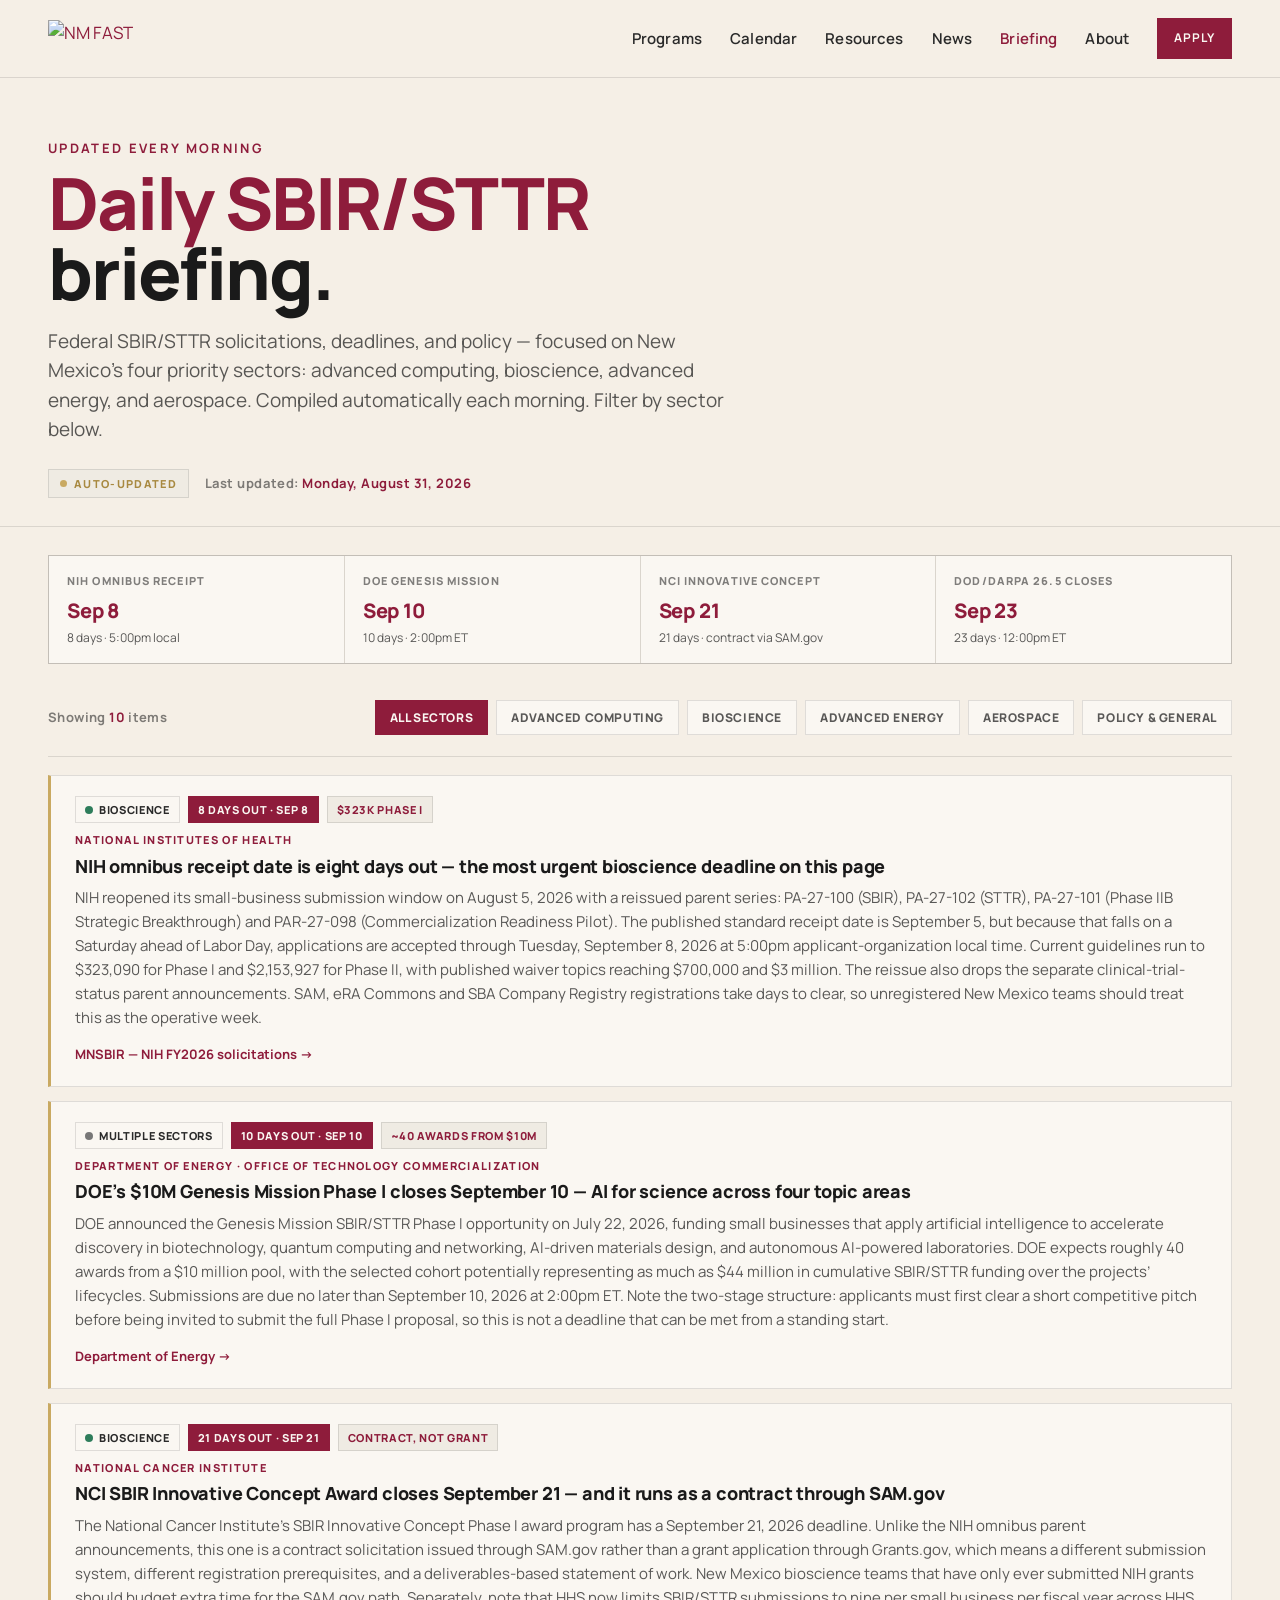
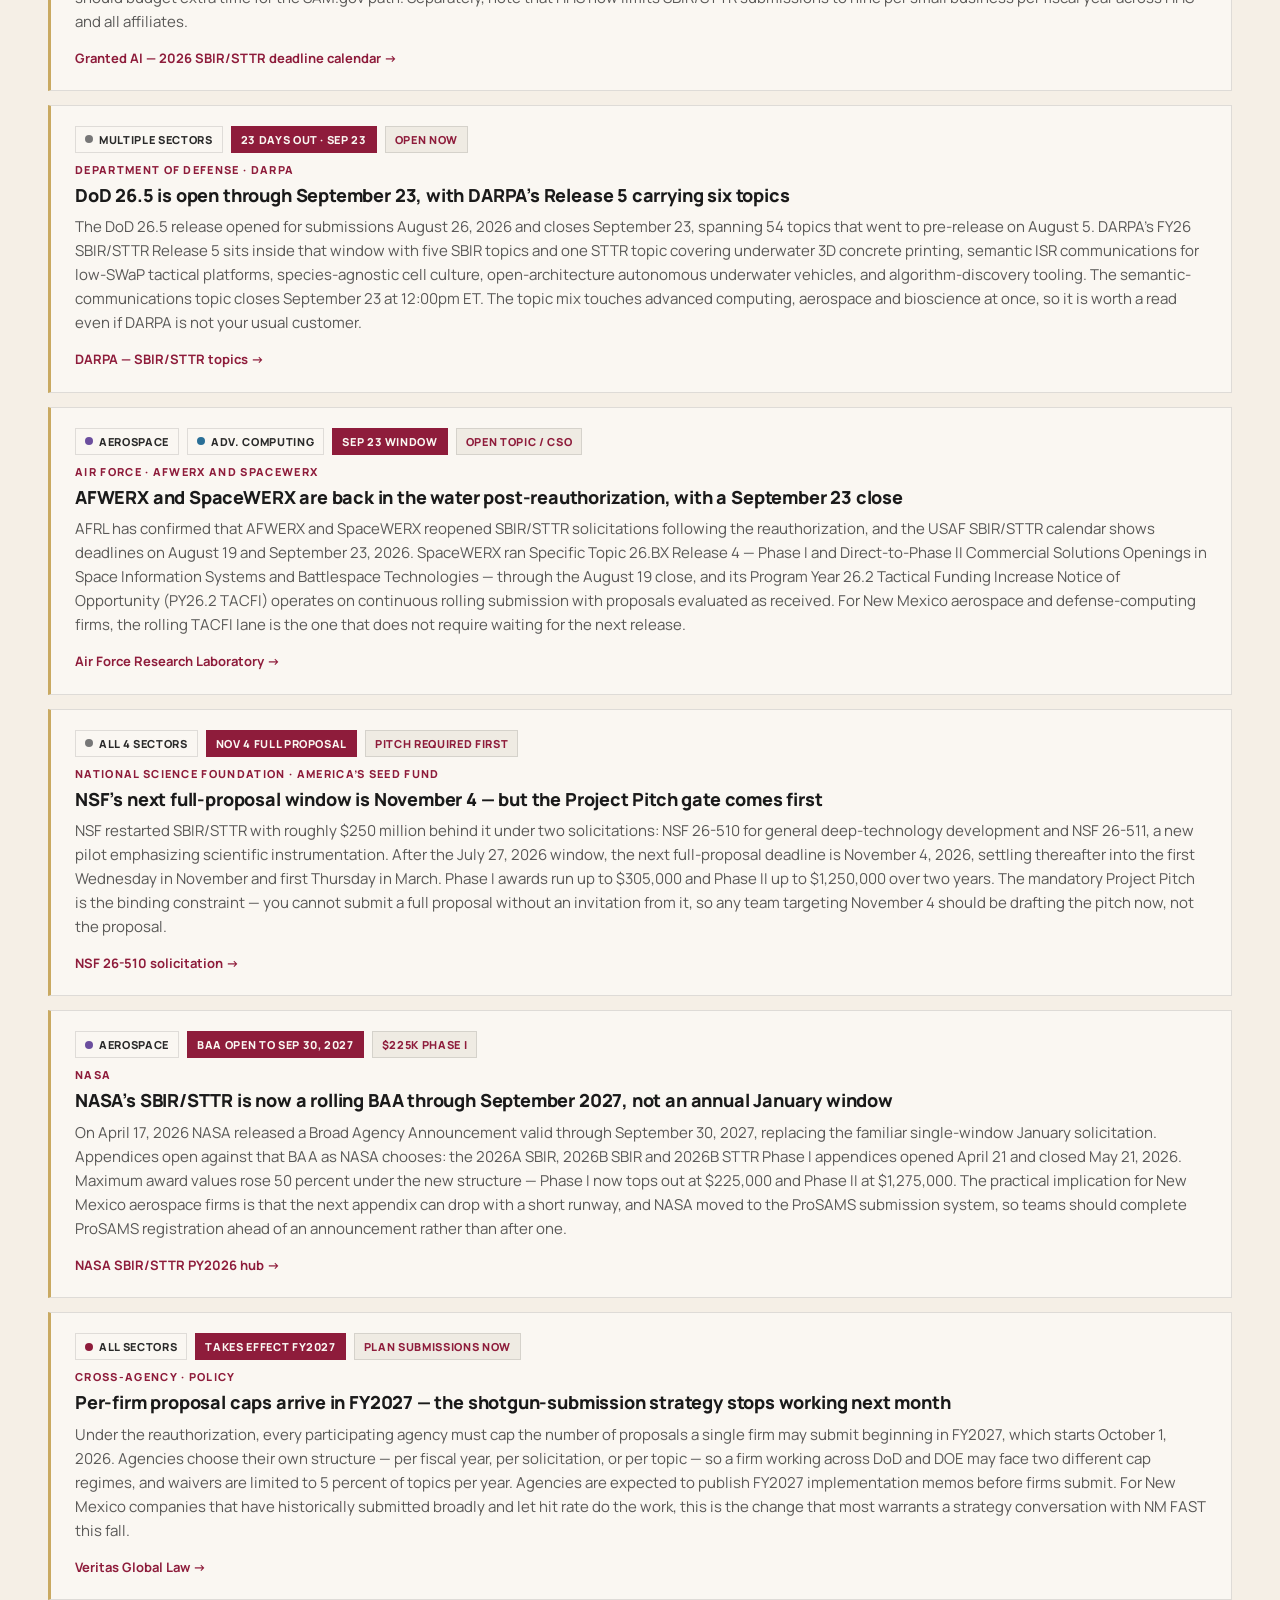
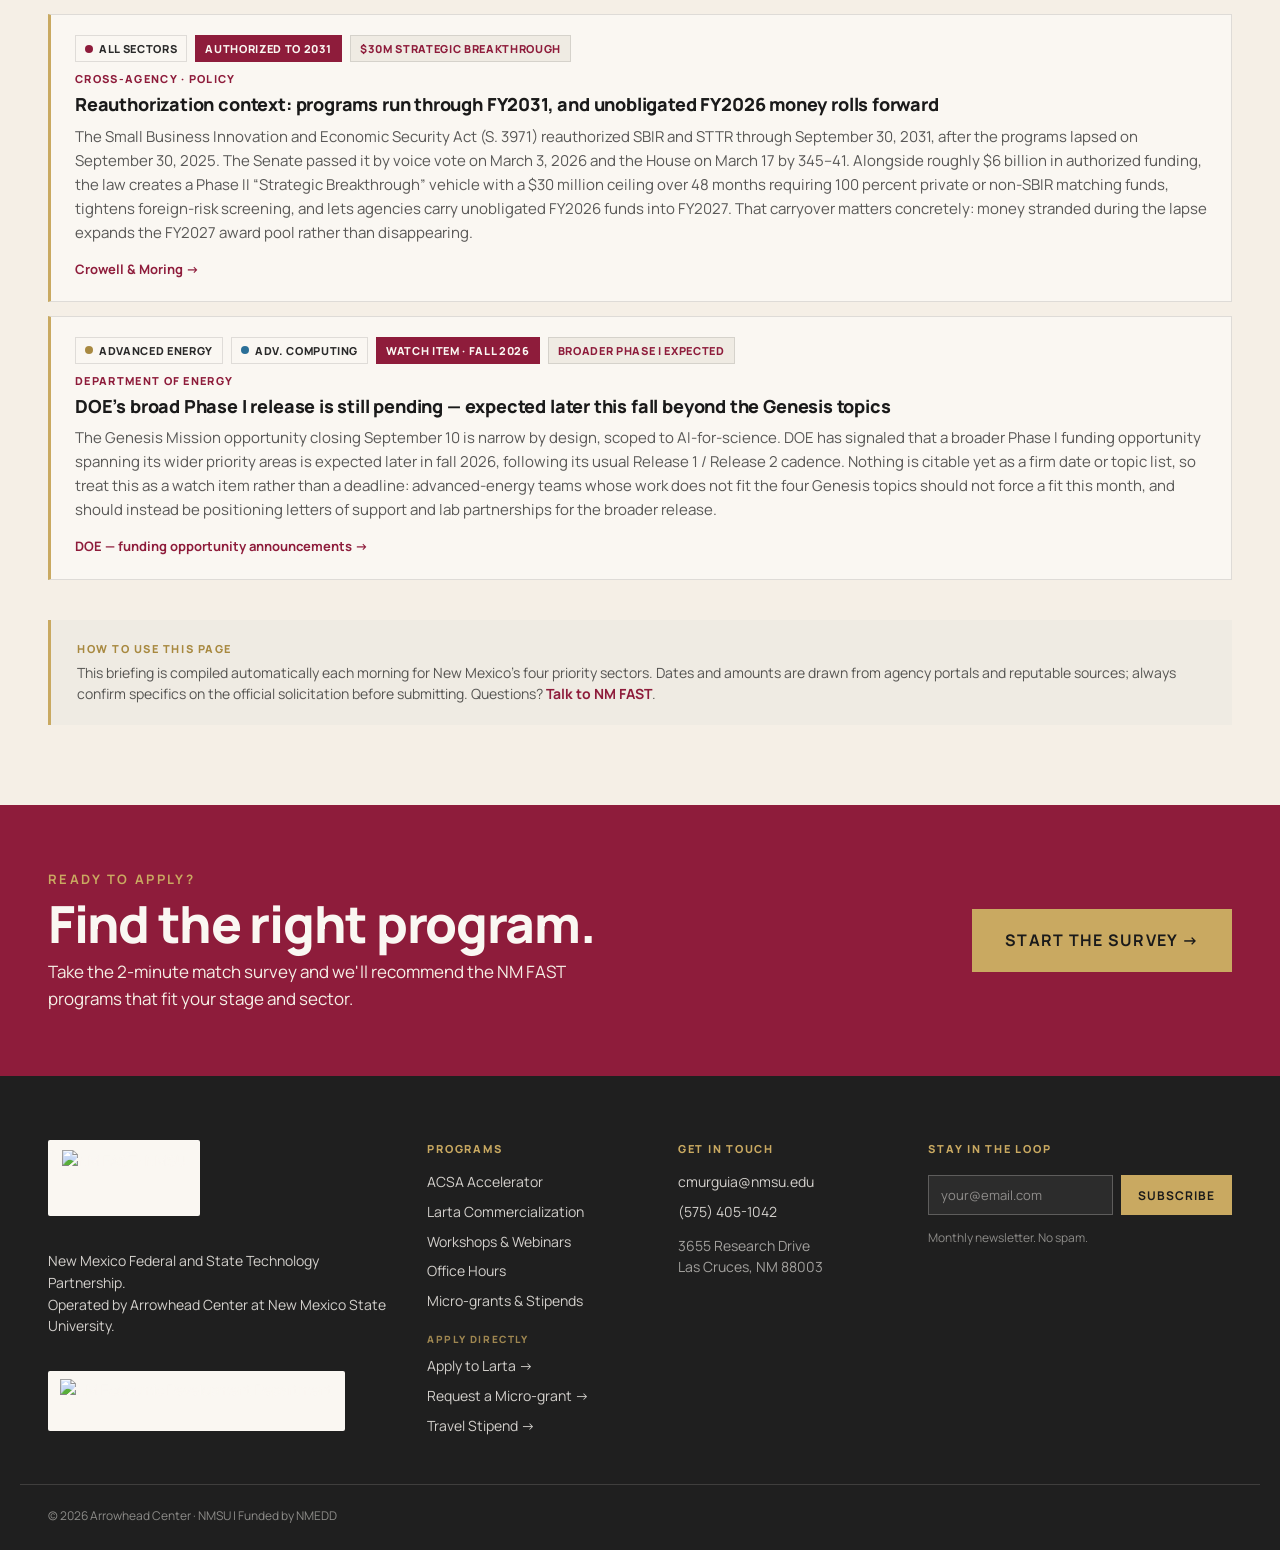
==== briefing.html @ 5fde867b "Daily SBIR/STTR briefing update — Monday, August 31, 2026" ====
<!doctype html>
<html lang="en">
<head>
<meta charset="utf-8"/>
<meta name="viewport" content="width=device-width,initial-scale=1"/>
<title>Daily SBIR/STTR Briefing · NM FAST</title>
<meta name="description" content="An automatically updated daily briefing on SBIR/STTR solicitations, deadlines, policy, and agency news — focused on New Mexico's priority sectors: advanced computing, bioscience, advanced energy, and aerospace."/>
<link rel="preconnect" href="https://fonts.googleapis.com"/>
<link rel="preconnect" href="https://fonts.gstatic.com" crossorigin/>
<link href="https://fonts.googleapis.com/css2?family=Manrope:wght@400;500;600;700;800&display=swap" rel="stylesheet"/>
<link rel="stylesheet" href="styles.css"/>
<style>
/* ── Briefing page styles (briefing.html only) ── */
.brief-meta { display:flex; align-items:center; flex-wrap:wrap; gap:10px 16px; margin:20px 0 4px; }
.brief-stamp { font-size:13px; font-weight:700; letter-spacing:0.04em; color:var(--ink-mute); }
.brief-stamp strong { color:var(--maroon); }
.brief-badge { display:inline-flex; align-items:center; gap:7px; font-size:11px; font-weight:800; letter-spacing:0.12em; text-transform:uppercase; color:var(--gold-2); background:var(--cream-2); border:1px solid var(--line); padding:5px 11px; }
.brief-badge .dot { width:7px; height:7px; border-radius:50%; background:var(--gold); display:inline-block; }

/* Deadline strip */
.deadline-strip { display:grid; grid-template-columns:repeat(auto-fit, minmax(150px, 1fr)); gap:1px; background:var(--line); border:1px solid var(--line); margin:28px 0 8px; }
.deadline-cell { background:var(--off-white); padding:16px 18px; }
.deadline-cell .dl-label { font-size:11px; font-weight:800; letter-spacing:0.1em; text-transform:uppercase; color:var(--ink-mute); margin-bottom:6px; }
.deadline-cell .dl-date { font-size:20px; font-weight:800; letter-spacing:-0.01em; color:var(--maroon); }
.deadline-cell .dl-note { font-size:12px; color:var(--ink-soft); margin-top:3px; }

/* Filter bar */
.bf-bar { display:flex; align-items:center; justify-content:space-between; flex-wrap:wrap; gap:12px; margin:30px 0 18px; padding-bottom:16px; border-bottom:1px solid var(--line); }
.bf-count { font-size:13px; font-weight:700; letter-spacing:0.03em; color:var(--ink-mute); }
.bf-count strong { color:var(--maroon); }
.bf-chips { display:flex; flex-wrap:wrap; gap:8px; }
.bf-chip { font-family:var(--font); font-size:12px; font-weight:800; letter-spacing:0.05em; text-transform:uppercase; padding:8px 14px; border:1px solid var(--line); background:var(--off-white); color:var(--ink-soft); cursor:pointer; transition:border-color 120ms, background 120ms, color 120ms; }
.bf-chip:hover { border-color:var(--maroon); }
.bf-chip.active { background:var(--maroon); color:var(--off-white); border-color:var(--maroon); }

/* Card list */
#brief-list { display:grid; gap:14px; }
.brief-item { background:var(--off-white); border:1px solid var(--line); border-left:3px solid var(--gold); padding:20px 24px; }
.brief-item h3 { font-size:18px; font-weight:800; line-height:1.3; color:var(--ink); letter-spacing:-0.01em; margin:2px 0 8px; }
.brief-item p { margin:0 0 10px; font-size:15px; line-height:1.6; color:var(--ink-soft); }
.bi-agency { font-size:11px; font-weight:800; letter-spacing:0.12em; text-transform:uppercase; color:var(--maroon); margin:0 0 6px; }
.brief-tags { display:flex; flex-wrap:wrap; gap:8px; margin:0 0 8px; }
.brief-tag { font-size:11px; font-weight:800; letter-spacing:0.06em; text-transform:uppercase; color:var(--maroon); background:var(--cream-2); border:1px solid var(--line); padding:4px 9px; }
.brief-tag.hot { color:var(--off-white); background:var(--maroon); border-color:var(--maroon); }
.brief-tag.sector { display:inline-flex; align-items:center; gap:6px; color:var(--ink-2); background:var(--off-white); }
.brief-tag.sector::before { content:''; width:8px; height:8px; border-radius:50%; background:var(--dot,#999); }
.s-computing { --dot:#2A6F97; }
.s-bioscience { --dot:#2E7D5B; }
.s-energy { --dot:#A88940; }
.s-aerospace { --dot:#6B4E9E; }
.s-policy { --dot:#8E1C3B; }
.s-multi { --dot:#777; }
.brief-src { font-size:13px; font-weight:700; color:var(--maroon); }
.brief-src::after { content:' →'; }

.brief-empty { display:none; padding:50px 24px; text-align:center; color:var(--ink-mute); background:var(--off-white); border:1px dashed var(--line); }

.brief-note { margin-top:40px; background:var(--cream-2); border-left:3px solid var(--gold); padding:20px 26px; }
.brief-note .tip-label { font-size:11px; font-weight:800; letter-spacing:0.14em; text-transform:uppercase; color:var(--gold-2); margin-bottom:5px; }
.brief-note p { margin:0; font-size:14px; color:var(--ink-soft); line-height:1.55; }
.brief-note a { color:var(--maroon); font-weight:700; }

@media (max-width:640px) {
  .brief-item { padding:16px 18px; }
  .brief-item h3 { font-size:16px; }
}
</style>
</head>
<body>

<!-- HEADER -->
<header class="site-header">
  <div class="wrap header-inner">
    <a href="index.html" class="brand">
      <img src="assets/NMFAST_color.png" alt="NM FAST"/>
    </a>
    <nav class="site-nav">
      <a href="programs.html">Programs</a>
      <a href="calendar.html">Calendar</a>
      <a href="resources.html">Resources</a>
      <a href="news.html">News</a>
      <a href="briefing.html" class="active">Briefing</a>
      <a href="about.html">About</a>
      <a href="apply.html" class="btn btn-primary btn-sm">Apply</a>
    </nav>
  </div>
</header>

<!-- PAGE HERO -->
<section class="hub-intro">
  <div class="wrap">
    <div class="eyebrow">Updated every morning</div>
    <h1 class="display">Daily SBIR/STTR<br/><span class="accent">briefing.</span></h1>
    <p class="lead">Federal SBIR/STTR solicitations, deadlines, and policy — focused on New Mexico's four priority sectors: advanced computing, bioscience, advanced energy, and aerospace. Compiled automatically each morning. Filter by sector below.</p>
    <div class="brief-meta">
      <span class="brief-badge"><span class="dot"></span>Auto-updated</span>
      <span class="brief-stamp">Last updated: <strong>Monday, August 31, 2026</strong></span>
    </div>
  </div>
</section>

<!-- MAIN -->
<main class="wrap" style="padding: 0 28px 80px;">

  <!-- Deadline quick-glance (regenerated daily) -->
                                                                  <!-- DEADLINES-START -->
  <div class="deadline-strip">
    <div class="deadline-cell"><div class="dl-label">NIH omnibus receipt</div><div class="dl-date">Sep 8</div><div class="dl-note">8 days &middot; 5:00pm local</div></div>
    <div class="deadline-cell"><div class="dl-label">DOE Genesis Mission</div><div class="dl-date">Sep 10</div><div class="dl-note">10 days &middot; 2:00pm ET</div></div>
    <div class="deadline-cell"><div class="dl-label">NCI Innovative Concept</div><div class="dl-date">Sep 21</div><div class="dl-note">21 days &middot; contract via SAM.gov</div></div>
    <div class="deadline-cell"><div class="dl-label">DoD/DARPA 26.5 closes</div><div class="dl-date">Sep 23</div><div class="dl-note">23 days &middot; 12:00pm ET</div></div>
  </div>
<!-- DEADLINES-END -->

  <!-- Sector filter (static) -->
  <div class="bf-bar">
    <p class="bf-count">Showing <strong id="visible-count">0</strong> items</p>
    <div class="bf-chips" role="group" aria-label="Filter by sector">
      <button class="bf-chip active" data-filter="all">All sectors</button>
      <button class="bf-chip" data-filter="computing">Advanced Computing</button>
      <button class="bf-chip" data-filter="bioscience">Bioscience</button>
      <button class="bf-chip" data-filter="energy">Advanced Energy</button>
      <button class="bf-chip" data-filter="aerospace">Aerospace</button>
      <button class="bf-chip" data-filter="policy">Policy &amp; general</button>
    </div>
  </div>

  <!-- Card list · everything between CARDS markers is regenerated daily -->
  <div id="brief-list" aria-live="polite">
                <!-- CARDS-START -->
    <div class="brief-item" data-sectors="bioscience">
      <div class="brief-tags"><span class="brief-tag sector s-bioscience">Bioscience</span><span class="brief-tag hot">8 days out &middot; Sep 8</span><span class="brief-tag">$323K Phase I</span></div>
      <div class="bi-agency">National Institutes of Health</div>
      <h3>NIH omnibus receipt date is eight days out &mdash; the most urgent bioscience deadline on this page</h3>
      <p>NIH reopened its small-business submission window on August 5, 2026 with a reissued parent series: PA-27-100 (SBIR), PA-27-102 (STTR), PA-27-101 (Phase IIB Strategic Breakthrough) and PAR-27-098 (Commercialization Readiness Pilot). The published standard receipt date is September 5, but because that falls on a Saturday ahead of Labor Day, applications are accepted through Tuesday, September 8, 2026 at 5:00pm applicant-organization local time. Current guidelines run to $323,090 for Phase I and $2,153,927 for Phase II, with published waiver topics reaching $700,000 and $3 million. The reissue also drops the separate clinical-trial-status parent announcements. SAM, eRA Commons and SBA Company Registry registrations take days to clear, so unregistered New Mexico teams should treat this as the operative week.</p>
      <a class="brief-src" href="https://minnesotasbir.org/federal-funding/nih-sbir-sttr-solicitations-fy26/" target="_blank" rel="noopener">MNSBIR &mdash; NIH FY2026 solicitations</a>
    </div>

    <div class="brief-item" data-sectors="computing bioscience energy">
      <div class="brief-tags"><span class="brief-tag sector s-multi">Multiple sectors</span><span class="brief-tag hot">10 days out &middot; Sep 10</span><span class="brief-tag">~40 awards from $10M</span></div>
      <div class="bi-agency">Department of Energy &middot; Office of Technology Commercialization</div>
      <h3>DOE&rsquo;s $10M Genesis Mission Phase I closes September 10 &mdash; AI for science across four topic areas</h3>
      <p>DOE announced the Genesis Mission SBIR/STTR Phase I opportunity on July 22, 2026, funding small businesses that apply artificial intelligence to accelerate discovery in biotechnology, quantum computing and networking, AI-driven materials design, and autonomous AI-powered laboratories. DOE expects roughly 40 awards from a $10 million pool, with the selected cohort potentially representing as much as $44 million in cumulative SBIR/STTR funding over the projects&rsquo; lifecycles. Submissions are due no later than September 10, 2026 at 2:00pm ET. Note the two-stage structure: applicants must first clear a short competitive pitch before being invited to submit the full Phase I proposal, so this is not a deadline that can be met from a standing start.</p>
      <a class="brief-src" href="https://www.energy.gov/technologycommercialization/articles/doe-announces-10m-sbirsttr-funding-opportunity-supporting" target="_blank" rel="noopener">Department of Energy</a>
    </div>

    <div class="brief-item" data-sectors="bioscience">
      <div class="brief-tags"><span class="brief-tag sector s-bioscience">Bioscience</span><span class="brief-tag hot">21 days out &middot; Sep 21</span><span class="brief-tag">Contract, not grant</span></div>
      <div class="bi-agency">National Cancer Institute</div>
      <h3>NCI SBIR Innovative Concept Award closes September 21 &mdash; and it runs as a contract through SAM.gov</h3>
      <p>The National Cancer Institute&rsquo;s SBIR Innovative Concept Phase I award program has a September 21, 2026 deadline. Unlike the NIH omnibus parent announcements, this one is a contract solicitation issued through SAM.gov rather than a grant application through Grants.gov, which means a different submission system, different registration prerequisites, and a deliverables-based statement of work. New Mexico bioscience teams that have only ever submitted NIH grants should budget extra time for the SAM.gov path. Separately, note that HHS now limits SBIR/STTR submissions to nine per small business per fiscal year across HHS and all affiliates.</p>
      <a class="brief-src" href="https://grantedai.com/blog/sbir-sttr-deadlines-calendar-2026" target="_blank" rel="noopener">Granted AI &mdash; 2026 SBIR/STTR deadline calendar</a>
    </div>

    <div class="brief-item" data-sectors="computing aerospace bioscience">
      <div class="brief-tags"><span class="brief-tag sector s-multi">Multiple sectors</span><span class="brief-tag hot">23 days out &middot; Sep 23</span><span class="brief-tag">Open now</span></div>
      <div class="bi-agency">Department of Defense &middot; DARPA</div>
      <h3>DoD 26.5 is open through September 23, with DARPA&rsquo;s Release 5 carrying six topics</h3>
      <p>The DoD 26.5 release opened for submissions August 26, 2026 and closes September 23, spanning 54 topics that went to pre-release on August 5. DARPA&rsquo;s FY26 SBIR/STTR Release 5 sits inside that window with five SBIR topics and one STTR topic covering underwater 3D concrete printing, semantic ISR communications for low-SWaP tactical platforms, species-agnostic cell culture, open-architecture autonomous underwater vehicles, and algorithm-discovery tooling. The semantic-communications topic closes September 23 at 12:00pm ET. The topic mix touches advanced computing, aerospace and bioscience at once, so it is worth a read even if DARPA is not your usual customer.</p>
      <a class="brief-src" href="https://www.darpa.mil/work-with-us/communities/small-business/sbir-sttr-topics" target="_blank" rel="noopener">DARPA &mdash; SBIR/STTR topics</a>
    </div>

    <div class="brief-item" data-sectors="aerospace computing">
      <div class="brief-tags"><span class="brief-tag sector s-aerospace">Aerospace</span><span class="brief-tag sector s-computing">Adv. Computing</span><span class="brief-tag hot">Sep 23 window</span><span class="brief-tag">Open Topic / CSO</span></div>
      <div class="bi-agency">Air Force &middot; AFWERX and SpaceWERX</div>
      <h3>AFWERX and SpaceWERX are back in the water post-reauthorization, with a September 23 close</h3>
      <p>AFRL has confirmed that AFWERX and SpaceWERX reopened SBIR/STTR solicitations following the reauthorization, and the USAF SBIR/STTR calendar shows deadlines on August 19 and September 23, 2026. SpaceWERX ran Specific Topic 26.BX Release 4 &mdash; Phase I and Direct-to-Phase II Commercial Solutions Openings in Space Information Systems and Battlespace Technologies &mdash; through the August 19 close, and its Program Year 26.2 Tactical Funding Increase Notice of Opportunity (PY26.2 TACFI) operates on continuous rolling submission with proposals evaluated as received. For New Mexico aerospace and defense-computing firms, the rolling TACFI lane is the one that does not require waiting for the next release.</p>
      <a class="brief-src" href="https://www.afrl.af.mil/News/Article-Display/Article/4473004/afwerx-spacewerx-open-new-sbirsttr-solicitations-following-reauthorization/" target="_blank" rel="noopener">Air Force Research Laboratory</a>
    </div>

    <div class="brief-item" data-sectors="all computing bioscience energy aerospace">
      <div class="brief-tags"><span class="brief-tag sector s-multi">All 4 sectors</span><span class="brief-tag hot">Nov 4 full proposal</span><span class="brief-tag">Pitch required first</span></div>
      <div class="bi-agency">National Science Foundation &middot; America&rsquo;s Seed Fund</div>
      <h3>NSF&rsquo;s next full-proposal window is November 4 &mdash; but the Project Pitch gate comes first</h3>
      <p>NSF restarted SBIR/STTR with roughly $250 million behind it under two solicitations: NSF 26-510 for general deep-technology development and NSF 26-511, a new pilot emphasizing scientific instrumentation. After the July 27, 2026 window, the next full-proposal deadline is November 4, 2026, settling thereafter into the first Wednesday in November and first Thursday in March. Phase I awards run up to $305,000 and Phase II up to $1,250,000 over two years. The mandatory Project Pitch is the binding constraint &mdash; you cannot submit a full proposal without an invitation from it, so any team targeting November 4 should be drafting the pitch now, not the proposal.</p>
      <a class="brief-src" href="https://www.nsf.gov/funding/opportunities/small-business-innovation-research-small-business-technology/nsf26-510/solicitation" target="_blank" rel="noopener">NSF 26-510 solicitation</a>
    </div>

    <div class="brief-item" data-sectors="aerospace">
      <div class="brief-tags"><span class="brief-tag sector s-aerospace">Aerospace</span><span class="brief-tag hot">BAA open to Sep 30, 2027</span><span class="brief-tag">$225K Phase I</span></div>
      <div class="bi-agency">NASA</div>
      <h3>NASA&rsquo;s SBIR/STTR is now a rolling BAA through September 2027, not an annual January window</h3>
      <p>On April 17, 2026 NASA released a Broad Agency Announcement valid through September 30, 2027, replacing the familiar single-window January solicitation. Appendices open against that BAA as NASA chooses: the 2026A SBIR, 2026B SBIR and 2026B STTR Phase I appendices opened April 21 and closed May 21, 2026. Maximum award values rose 50 percent under the new structure &mdash; Phase I now tops out at $225,000 and Phase II at $1,275,000. The practical implication for New Mexico aerospace firms is that the next appendix can drop with a short runway, and NASA moved to the ProSAMS submission system, so teams should complete ProSAMS registration ahead of an announcement rather than after one.</p>
      <a class="brief-src" href="https://www.nasa.gov/sbir_sttr/nasa-sbir-sttr-program-program-year-2026-information-hub/" target="_blank" rel="noopener">NASA SBIR/STTR PY2026 hub</a>
    </div>

    <div class="brief-item" data-sectors="all policy">
      <div class="brief-tags"><span class="brief-tag sector s-policy">All sectors</span><span class="brief-tag hot">Takes effect FY2027</span><span class="brief-tag">Plan submissions now</span></div>
      <div class="bi-agency">Cross-agency &middot; policy</div>
      <h3>Per-firm proposal caps arrive in FY2027 &mdash; the shotgun-submission strategy stops working next month</h3>
      <p>Under the reauthorization, every participating agency must cap the number of proposals a single firm may submit beginning in FY2027, which starts October 1, 2026. Agencies choose their own structure &mdash; per fiscal year, per solicitation, or per topic &mdash; so a firm working across DoD and DOE may face two different cap regimes, and waivers are limited to 5 percent of topics per year. Agencies are expected to publish FY2027 implementation memos before firms submit. For New Mexico companies that have historically submitted broadly and let hit rate do the work, this is the change that most warrants a strategy conversation with NM FAST this fall.</p>
      <a class="brief-src" href="https://www.vglawfirm.com/sbir-proposal-limits-are-coming-in-fy2027-what-serial-applicants-need-to-watch" target="_blank" rel="noopener">Veritas Global Law</a>
    </div>

    <div class="brief-item" data-sectors="all policy">
      <div class="brief-tags"><span class="brief-tag sector s-policy">All sectors</span><span class="brief-tag hot">Authorized to 2031</span><span class="brief-tag">$30M Strategic Breakthrough</span></div>
      <div class="bi-agency">Cross-agency &middot; policy</div>
      <h3>Reauthorization context: programs run through FY2031, and unobligated FY2026 money rolls forward</h3>
      <p>The Small Business Innovation and Economic Security Act (S. 3971) reauthorized SBIR and STTR through September 30, 2031, after the programs lapsed on September 30, 2025. The Senate passed it by voice vote on March 3, 2026 and the House on March 17 by 345&ndash;41. Alongside roughly $6 billion in authorized funding, the law creates a Phase II &ldquo;Strategic Breakthrough&rdquo; vehicle with a $30 million ceiling over 48 months requiring 100 percent private or non-SBIR matching funds, tightens foreign-risk screening, and lets agencies carry unobligated FY2026 funds into FY2027. That carryover matters concretely: money stranded during the lapse expands the FY2027 award pool rather than disappearing.</p>
      <a class="brief-src" href="https://www.crowell.com/en/insights/client-alerts/sbirsttr-programs-reauthorized-after-six-month-lapse" target="_blank" rel="noopener">Crowell &amp; Moring</a>
    </div>

    <div class="brief-item" data-sectors="energy computing">
      <div class="brief-tags"><span class="brief-tag sector s-energy">Advanced Energy</span><span class="brief-tag sector s-computing">Adv. Computing</span><span class="brief-tag hot">Watch item &middot; fall 2026</span><span class="brief-tag">Broader Phase I expected</span></div>
      <div class="bi-agency">Department of Energy</div>
      <h3>DOE&rsquo;s broad Phase I release is still pending &mdash; expected later this fall beyond the Genesis topics</h3>
      <p>The Genesis Mission opportunity closing September 10 is narrow by design, scoped to AI-for-science. DOE has signaled that a broader Phase I funding opportunity spanning its wider priority areas is expected later in fall 2026, following its usual Release 1 / Release 2 cadence. Nothing is citable yet as a firm date or topic list, so treat this as a watch item rather than a deadline: advanced-energy teams whose work does not fit the four Genesis topics should not force a fit this month, and should instead be positioning letters of support and lab partnerships for the broader release.</p>
      <a class="brief-src" href="https://www.energy.gov/osbp/funding-opportunity-announcements-and-grants" target="_blank" rel="noopener">DOE &mdash; funding opportunity announcements</a>
    </div>
<!-- CARDS-END -->
  </div>

  <div class="brief-empty" id="brief-empty">No briefing items match this sector right now. Try another filter or check back tomorrow.</div>

  <div class="brief-note">
    <div class="tip-label">How to use this page</div>
    <p>This briefing is compiled automatically each morning for New Mexico's four priority sectors. Dates and amounts are drawn from agency portals and reputable sources; always confirm specifics on the official solicitation before submitting. Questions? <a href="apply.html">Talk to NM FAST</a>.</p>
  </div>

</main>

<!-- CTA BAND -->
<section class="cta-band">
  <div class="wrap cta-band-inner">
    <div>
      <div class="eyebrow">Ready to apply?</div>
      <h2 class="h2">Find the right program.</h2>
      <p>Take the 2-minute match survey and we'll recommend the NM FAST programs that fit your stage and sector.</p>
    </div>
    <div>
      <a href="apply.html" class="btn btn-primary btn-lg">Start the survey →</a>
    </div>
  </div>
</section>

<div id="site-footer-root"></div>

<script src="data.js"></script>
<script src="shared.js"></script>
<script>
(function () {
  var list    = document.getElementById('brief-list');
  var empty   = document.getElementById('brief-empty');
  var countEl = document.getElementById('visible-count');
  var chips   = document.querySelectorAll('.bf-chips .bf-chip');

  function applyFilter(filter) {
    var cards   = list.querySelectorAll('.brief-item');
    var visible = 0;
    cards.forEach(function (card) {
      var sectors = (card.getAttribute('data-sectors') || '').split(/\s+/);
      var show = filter === 'all' || sectors.indexOf(filter) !== -1 || sectors.indexOf('all') !== -1;
      card.style.display = show ? '' : 'none';
      if (show) visible++;
    });
    if (countEl) countEl.textContent = visible;
    if (empty) empty.style.display = visible === 0 ? 'block' : 'none';
  }

  chips.forEach(function (chip) {
    chip.addEventListener('click', function () {
      chips.forEach(function (c) { c.classList.remove('active'); });
      chip.classList.add('active');
      applyFilter(chip.getAttribute('data-filter'));
    });
  });

  applyFilter('all');
})();
</script>
</body>
</html>
---- styles.css ----
/* NM FAST site · shared tokens + components
   Built on the Larta/NM FAST flyer+posts system:
   cream #F5EFE6 background, maroon #8E1C3B primary, gold #C9A961 accent, Manrope. */

:root {
  --cream:    #F5EFE6;
  --cream-2:  #EFEBE3;
  --off-white:#FAF7F2;
  --ink:      #1A1A1A;
  --ink-2:    #2A2A2A;
  --ink-soft: rgba(26,26,26,0.72);
  --ink-mute: rgba(26,26,26,0.55);
  --line:     rgba(26,26,26,0.12);
  --maroon:   #8E1C3B;
  --maroon-2: #6B1029;
  --gold:     #C9A961;
  --gold-2:   #A88940;
  --charcoal: #1F1F1F;

  --max: 1240px;
  --gap: 24px;

  --font: 'Manrope', -apple-system, BlinkMacSystemFont, system-ui, sans-serif;
}

* , *::before, *::after { box-sizing: border-box; }
html, body { margin: 0; padding: 0; }
body {
  background: var(--cream);
  color: var(--ink-2);
  font-family: var(--font);
  font-size: 17px;
  line-height: 1.55;
  -webkit-font-smoothing: antialiased;
  text-rendering: optimizeLegibility;
}

img { max-width: 100%; display: block; }
a { color: var(--maroon); text-decoration: none; }
a:hover { text-decoration: underline; }
button { font-family: inherit; }

.wrap { max-width: var(--max); margin: 0 auto; padding: 0 28px; }

/* ---------------- Typography ---------------- */
.eyebrow {
  font-weight: 700;
  font-size: 13px;
  letter-spacing: 0.18em;
  text-transform: uppercase;
  color: var(--maroon);
}
.eyebrow-gold { color: var(--gold-2); }
.eyebrow.centered { text-align: center; display: block; margin-bottom: 24px; }
.display {
  font-weight: 800;
  font-size: clamp(44px, 6vw, 88px);
  line-height: 0.98;
  letter-spacing: -0.03em;
  color: var(--maroon);
  margin: 18px 0 24px;
}
.display .accent { color: var(--ink); }
.h2 {
  font-weight: 800;
  font-size: clamp(32px, 4vw, 56px);
  line-height: 1.02;
  letter-spacing: -0.025em;
  color: var(--maroon);
  margin: 10px 0 18px;
}
.h2.on-dark { color: var(--off-white); }
.h3 {
  font-weight: 800;
  font-size: 24px;
  letter-spacing: -0.01em;
  color: var(--maroon);
  margin: 0 0 10px;
}
.lead {
  font-size: 19px;
  line-height: 1.55;
  color: var(--ink-soft);
  max-width: 640px;
  margin: 0 0 24px;
}
.lead.on-dark { color: rgba(250,247,242,0.88); }
.small { font-size: 13px; color: var(--ink-mute); }

/* ---------------- Buttons ---------------- */
.btn {
  display: inline-block;
  font-family: var(--font);
  font-weight: 700;
  font-size: 14px;
  letter-spacing: 0.08em;
  text-transform: uppercase;
  padding: 14px 24px;
  border: 1px solid currentColor;
  background: transparent;
  color: var(--ink);
  cursor: pointer;
  text-decoration: none;
  transition: background 120ms, color 120ms, transform 120ms;
}
.btn:hover { text-decoration: none; transform: translateY(-1px); }
.btn-primary { background: var(--maroon); color: var(--off-white); border-color: var(--maroon); }
.btn-primary:hover { background: var(--maroon-2); color: var(--off-white); }
.btn-gold { background: var(--gold); color: var(--ink); border-color: var(--gold); }
.btn-gold:hover { background: var(--gold-2); color: var(--off-white); }
.btn-ghost { background: transparent; color: var(--maroon); border-color: var(--maroon); }
.btn-ghost:hover { background: var(--maroon); color: var(--off-white); }
.btn-sm { padding: 10px 16px; font-size: 12px; }
.btn-lg { padding: 18px 32px; font-size: 16px; }

/* ---------------- Header ---------------- */
.site-header {
  background: var(--cream);
  border-bottom: 1px solid var(--line);
  position: sticky;
  top: 0;
  z-index: 50;
  backdrop-filter: blur(8px);
  background: rgba(245,239,230,0.92);
}
.header-inner {
  display: flex; align-items: center; justify-content: space-between;
  padding: 18px 28px;
}
.brand img { height: 36px; width: auto; }
.site-nav { display: flex; align-items: center; gap: 28px; }
.site-nav a:not(.btn) {
  font-weight: 600;
  font-size: 15px;
  color: var(--ink-2);
  letter-spacing: 0.01em;
}
.site-nav a:not(.btn):hover { color: var(--maroon); text-decoration: none; }
.site-nav a:not(.btn).active { color: var(--maroon); }

/* ---------------- Hero ---------------- */
.hero { padding: 48px 0 40px; }
.hero-grid {
  display: grid;
  grid-template-columns: 1.55fr 1fr;
  gap: 48px;
  align-items: center;
}
.hero-ctas { display: flex; gap: 12px; flex-wrap: wrap; margin-bottom: 36px; }
.hero-proof {
  display: flex; gap: 48px; flex-wrap: wrap;
  border-top: 1px solid var(--line);
  padding-top: 24px;
}
.hero-proof div { display: flex; flex-direction: column; }
.hero-proof strong {
  font-size: 28px; font-weight: 800; letter-spacing: -0.02em;
  color: var(--maroon);
}
.hero-proof span {
  font-size: 12px; font-weight: 700; letter-spacing: 0.12em;
  text-transform: uppercase; color: var(--ink-mute);
}

/* Next-deadline card */
.next-deadline {
  background: var(--maroon-2);
  color: var(--off-white);
  padding: 36px 32px;
  position: relative;
  overflow: hidden;
}
.next-deadline::before {
  content: '';
  position: absolute; top: 0; right: 0;
  width: 48px; height: 48px;
  background: var(--gold);
}
.next-deadline .eyebrow-gold { color: var(--gold); }
.deadline-date {
  font-weight: 800;
  font-size: 56px;
  letter-spacing: -0.03em;
  line-height: 1;
  margin: 12px 0 8px;
  color: var(--off-white);
}
.deadline-program {
  font-weight: 700;
  font-size: 20px;
  letter-spacing: -0.01em;
  color: var(--off-white);
  margin-bottom: 20px;
}
.deadline-countdown {
  font-size: 13px;
  font-weight: 600;
  letter-spacing: 0.12em;
  text-transform: uppercase;
  color: rgba(250,247,242,0.72);
  margin-bottom: 24px;
}
.deadline-others {
  border-top: 1px solid rgba(250,247,242,0.18);
  margin-top: 24px; padding-top: 18px;
  display: flex; flex-direction: column; gap: 8px;
}
.deadline-others > div {
  display: flex; justify-content: space-between; gap: 12px;
  font-size: 13px;
  color: rgba(250,247,242,0.72);
}
.deadline-others strong { color: var(--off-white); font-weight: 600; }

/* ---------------- Sections ---------------- */
.section { padding: 72px 0; border-top: 1px solid var(--line); }
.section-head {
  display: flex; justify-content: space-between; align-items: flex-end;
  margin-bottom: 36px; gap: 24px; flex-wrap: wrap;
}

/* ---------------- Programs grid ---------------- */
.programs-grid {
  display: grid;
  grid-template-columns: repeat(3, 1fr);
  gap: 18px;
}
.program-card {
  background: var(--off-white);
  border: 1px solid var(--line);
  padding: 28px 26px 24px;
  position: relative;
  transition: transform 150ms, border-color 150ms;
  text-decoration: none;
  color: var(--ink-2);
  display: flex;
  flex-direction: column;
}
.program-card:hover {
  text-decoration: none;
  border-color: var(--maroon);
  transform: translateY(-2px);
}
.program-card .pc-agency {
  font-size: 11px; font-weight: 800; letter-spacing: 0.14em;
  text-transform: uppercase; color: var(--gold-2);
  margin-bottom: 10px;
}
.program-card .pc-title {
  font-weight: 800; font-size: 28px; letter-spacing: -0.02em;
  color: var(--maroon); line-height: 1.05; margin-bottom: 10px;
}
.program-card .pc-desc {
  font-size: 15px; line-height: 1.5; color: var(--ink-soft);
  flex-grow: 1; margin-bottom: 18px;
}
.program-card .pc-meta {
  display: flex; justify-content: space-between; gap: 12px;
  font-size: 12px; font-weight: 700; letter-spacing: 0.08em;
  text-transform: uppercase; color: var(--ink-mute);
  border-top: 1px solid var(--line); padding-top: 12px;
}
.program-card .pc-meta strong { color: var(--ink); font-weight: 800; }
.program-card.featured {
  background: var(--maroon);
  color: var(--off-white);
  border-color: var(--maroon);
}
.program-card.featured .pc-agency { color: var(--gold); }
.program-card.featured .pc-title,
.program-card.featured .pc-desc { color: var(--off-white); }
.program-card.featured .pc-desc { opacity: 0.9; }
.program-card.featured .pc-meta { color: rgba(250,247,242,0.7); border-color: rgba(250,247,242,0.18); }
.program-card.featured .pc-meta strong { color: var(--off-white); }

/* ---------------- Bands ---------------- */
.band { padding: 80px 0; }
.band-maroon { background: var(--maroon); color: var(--off-white); }
.band-charcoal { background: var(--charcoal); color: var(--off-white); }
.band-inner {
  display: grid;
  grid-template-columns: 2fr 1fr;
  gap: 48px;
  align-items: center;
}
.band-cta { text-align: right; }

/* ---------------- Cadence ---------------- */
.cadence-grid {
  display: grid;
  grid-template-columns: repeat(4, 1fr);
  gap: 16px;
}
.cadence-card {
  background: var(--off-white);
  border: 1px solid var(--line);
  padding: 28px 24px;
}
.cadence-num {
  font-weight: 800; font-size: 64px; letter-spacing: -0.03em;
  color: var(--maroon); line-height: 0.9;
}
.cadence-label {
  font-weight: 800; font-size: 14px; letter-spacing: 0.08em;
  text-transform: uppercase; color: var(--ink); margin: 10px 0 8px;
}
.cadence-body { font-size: 14px; color: var(--ink-soft); line-height: 1.5; }

/* ---------------- Partners ---------------- */
.section-partners { background: var(--cream-2); text-align: center; }
.partners-row {
  display: grid; grid-template-columns: repeat(4, 1fr);
  gap: 36px; align-items: center;
}
.partner { display: flex; flex-direction: column; gap: 10px; align-items: center; }
.partner-label {
  font-size: 11px; font-weight: 800; letter-spacing: 0.14em;
  text-transform: uppercase; color: var(--ink-mute);
}
.partner img { max-height: 60px; width: auto; opacity: 0.92; mix-blend-mode: multiply; }
.partner img.partner-logo-on-light { mix-blend-mode: normal; }
.partner-name {
  font-weight: 800; font-size: 20px; color: var(--maroon);
  letter-spacing: -0.01em; line-height: 1.1; text-align: center;
}
.partner-name span { font-weight: 500; color: var(--ink-soft); font-size: 16px; letter-spacing: 0; }

/* ---------------- Footer ---------------- */
.site-footer {
  background: var(--charcoal);
  color: rgba(250,247,242,0.82);
  padding: 64px 0 24px;
  font-size: 14px;
}
.footer-inner {
  display: grid;
  grid-template-columns: 1.6fr 1fr 1fr 1.2fr;
  gap: 36px;
  padding-bottom: 48px;
  border-bottom: 1px solid rgba(250,247,242,0.14);
}
.footer-col { display: flex; flex-direction: column; gap: 8px; }
.footer-logo {
  display: inline-block;
  height: 56px; width: auto;
  background: var(--off-white);
  padding: 10px 14px;
  margin-bottom: 12px;
  border-radius: 2px;
  box-sizing: content-box;
  align-self: flex-start;
}
.footer-label {
  font-size: 11px; font-weight: 800; letter-spacing: 0.16em;
  text-transform: uppercase; color: var(--gold); margin-bottom: 6px;
}
.site-footer a { color: rgba(250,247,242,0.82); }
.site-footer a:hover { color: var(--gold); }
.footer-addr { color: rgba(250,247,242,0.6); margin-top: 4px; }
.newsletter { display: flex; gap: 8px; margin-top: 4px; }
.newsletter input {
  flex: 1; padding: 10px 12px; font-family: var(--font); font-size: 13px;
  background: rgba(250,247,242,0.06); border: 1px solid rgba(250,247,242,0.24);
  color: var(--off-white); outline: none;
}
.newsletter input:focus { border-color: var(--gold); }
.newsletter input::placeholder { color: rgba(250,247,242,0.48); }
.footer-micro { font-size: 12px; color: rgba(250,247,242,0.5); margin-top: 6px; }
.footer-bottom {
  padding-top: 22px;
  display: flex; justify-content: space-between; gap: 12px;
  font-size: 12px; color: rgba(250,247,242,0.5);
  flex-wrap: wrap;
}

/* ---------------- Program detail pages ---------------- */
.page-hero { padding: 48px 0 56px; border-bottom: 1px solid var(--line); }
.page-hero .breadcrumb {
  font-size: 12px; font-weight: 700; letter-spacing: 0.14em;
  text-transform: uppercase; color: var(--ink-mute); margin-bottom: 14px;
}
.page-hero .breadcrumb a { color: var(--ink-mute); }
.page-hero h1 {
  font-weight: 800; font-size: clamp(40px, 5.5vw, 72px);
  line-height: 1.0; letter-spacing: -0.03em;
  color: var(--maroon); margin: 8px 0 20px;
}

.two-col {
  display: grid;
  grid-template-columns: 2fr 1fr;
  gap: 48px;
  margin-top: 40px;
}
.two-col aside {
  background: var(--off-white);
  border: 1px solid var(--line);
  padding: 24px;
  align-self: flex-start;
  position: sticky; top: 100px;
}
.fact-row {
  display: flex; justify-content: space-between; gap: 12px;
  padding: 10px 0; border-bottom: 1px solid var(--line);
}
.fact-row:last-child { border-bottom: none; }
.fact-row dt { font-size: 12px; font-weight: 700; letter-spacing: 0.1em; text-transform: uppercase; color: var(--ink-mute); }
.fact-row dd { margin: 0; font-weight: 700; color: var(--ink); text-align: right; }

/* ---------------- Survey / apply page ---------------- */
.survey-wrap { max-width: 720px; margin: 0 auto; padding: 48px 28px 96px; }
.survey-progress {
  height: 4px; background: var(--line); margin-bottom: 36px; position: relative;
}
.survey-progress-bar {
  position: absolute; inset: 0 auto 0 0; background: var(--maroon);
  transition: width 240ms;
}
.survey-step { display: none; }
.survey-step.active { display: block; }
.survey-step.anim { animation: fadeIn 240ms; }
@keyframes fadeIn {
  from { opacity: 0; transform: translateY(8px); }
  to { opacity: 1; transform: none; }
}
.survey-step h2 { margin-top: 0; }
.survey-step .q-note {
  font-size: 14px; color: var(--ink-mute); margin: -8px 0 24px;
}

.q-options { display: grid; gap: 10px; margin-bottom: 32px; }
.q-option {
  display: flex; align-items: center; gap: 14px;
  border: 1px solid var(--line); padding: 18px 20px;
  background: var(--off-white); cursor: pointer;
  transition: border-color 120ms, background 120ms;
}
.q-option:hover { border-color: var(--maroon); }
.q-option.selected {
  border-color: var(--maroon); background: var(--cream-2);
}
.q-option input { accent-color: var(--maroon); width: 18px; height: 18px; }
.q-option .q-label { font-weight: 600; font-size: 16px; color: var(--ink); }
.q-option .q-sub { font-size: 13px; color: var(--ink-mute); display: block; }

.q-input {
  width: 100%;
  padding: 14px 16px;
  font-family: var(--font);
  font-size: 16px;
  border: 1px solid var(--line);
  background: var(--off-white);
  color: var(--ink);
  outline: none;
  margin-bottom: 16px;
}
.q-input:focus { border-color: var(--maroon); }
textarea.q-input { min-height: 120px; resize: vertical; }

.survey-nav {
  display: flex; justify-content: space-between; gap: 12px;
  border-top: 1px solid var(--line); padding-top: 24px; margin-top: 24px;
}

/* Survey result */
.result-wrap { max-width: 880px; margin: 0 auto; padding: 48px 28px 96px; }
.result-hero { text-align: center; padding-bottom: 32px; border-bottom: 1px solid var(--line); }
.result-hero .big { font-size: 72px; }
.recommendations { display: grid; gap: 20px; margin-top: 32px; }
.rec-card {
  background: var(--off-white); border: 2px solid var(--maroon);
  padding: 28px; display: grid;
  grid-template-columns: 1fr auto; gap: 24px; align-items: center;
}
.rec-card .rec-badge {
  display: inline-block;
  background: var(--gold); color: var(--ink);
  font-size: 11px; font-weight: 800; letter-spacing: 0.14em;
  text-transform: uppercase; padding: 4px 10px; margin-bottom: 10px;
}
.rec-card h3 { margin: 0 0 8px; }
.rec-card p { margin: 0; color: var(--ink-soft); font-size: 15px; }
.rec-card.secondary { border-color: var(--line); border-width: 1px; }
.rec-card.secondary .rec-badge { background: var(--cream-2); color: var(--ink-mute); }

/* ---------------- Programs hub (filters) ---------------- */
.hub-intro {
  padding: 60px 0 24px;
  border-bottom: 1px solid var(--line);
}
.hub-intro .display { margin: 10px 0 18px; font-size: 72px; }
.hub-intro .lead { max-width: 680px; font-size: 19px; }
.hub-intro a { text-decoration: underline; }

.hub-filters {
  background: var(--cream-2);
  padding: 24px 0;
  border-bottom: 1px solid var(--line);
  position: sticky; top: 0; z-index: 5;
}
.filter-row {
  display: flex; align-items: center; gap: 14px; flex-wrap: wrap;
  margin-bottom: 10px;
}
.filter-row:last-child { margin-bottom: 0; }

.filter-bar {
  display: flex; gap: 10px; flex-wrap: wrap; margin: 32px 0 28px;
  padding-bottom: 20px; border-bottom: 1px solid var(--line);
  align-items: center;
}
.filter-label {
  font-size: 11px; font-weight: 800; letter-spacing: 0.14em;
  text-transform: uppercase; color: var(--ink-mute);
  margin-right: 6px; min-width: 70px;
}
.chips { display: flex; gap: 8px; flex-wrap: wrap; }
.chip {
  padding: 8px 14px; border: 1px solid var(--line);
  background: var(--off-white); font-size: 13px; font-weight: 600;
  cursor: pointer; user-select: none;
  color: var(--ink); font-family: inherit;
}
.chip:hover { border-color: var(--maroon); }
.chip.active { background: var(--maroon); color: var(--off-white); border-color: var(--maroon); }

.hub-main { padding: 48px 28px 80px; }
.program-list { display: grid; gap: 36px; }
.program-detail {
  background: var(--off-white); border: 1px solid var(--line);
  padding: 40px 44px;
  scroll-margin-top: 120px;
}
.pd-header { border-bottom: 1px solid var(--line); padding-bottom: 24px; margin-bottom: 28px; }
.pd-meta {
  display: flex; justify-content: space-between; align-items: center;
  gap: 16px; margin-bottom: 10px; flex-wrap: wrap;
}
.pd-agency {
  font-size: 11px; font-weight: 800; letter-spacing: 0.14em;
  text-transform: uppercase; color: var(--gold-2);
}
.pd-pills { display: flex; gap: 6px; flex-wrap: wrap; }
.pill {
  font-size: 11px; font-weight: 700; padding: 4px 10px;
  background: var(--cream-2); color: var(--ink-soft);
  text-transform: uppercase; letter-spacing: 0.08em;
}
.pd-header h2 { margin: 6px 0 10px; }
.pd-blurb { font-size: 17px; line-height: 1.5; color: var(--ink-soft); margin: 0; max-width: 760px; }

.pd-grid { display: grid; grid-template-columns: 220px 1fr; gap: 40px; }
.pd-facts { display: grid; gap: 20px; align-content: start; }
.fact .fact-label {
  font-size: 11px; font-weight: 800; letter-spacing: 0.12em;
  text-transform: uppercase; color: var(--ink-mute); margin-bottom: 4px;
}
.fact .fact-value { font-size: 16px; font-weight: 700; color: var(--ink); }

.pd-body .pd-block { margin-bottom: 20px; }
.pd-body .pd-block:last-child { margin-bottom: 0; }
.pd-label {
  font-size: 12px; font-weight: 800; letter-spacing: 0.12em;
  text-transform: uppercase; color: var(--maroon); margin-bottom: 6px;
}
.pd-body p { margin: 0 0 4px; font-size: 15px; line-height: 1.55; }
.pd-body ul { margin: 4px 0 0; padding-left: 18px; }
.pd-body li { font-size: 15px; line-height: 1.55; margin-bottom: 4px; }

.pd-footer {
  display: flex; gap: 12px; flex-wrap: wrap;
  border-top: 1px solid var(--line);
  padding-top: 24px; margin-top: 28px;
}
.empty {
  padding: 60px 24px; text-align: center; color: var(--ink-mute);
  background: var(--off-white); border: 1px dashed var(--line);
}
.empty a { color: var(--maroon); font-weight: 700; text-decoration: underline; }

/* CTA band (bottom of programs, calendar, resources) */
.cta-band {
  background: var(--maroon); color: var(--off-white);
  padding: 64px 0;
}
.cta-band-inner {
  display: grid; grid-template-columns: 1fr auto; gap: 32px;
  align-items: center;
}
.cta-band .eyebrow { color: var(--gold); }
.cta-band h2 { color: var(--off-white); margin: 8px 0 10px; }
.cta-band p { color: var(--cream); margin: 0; font-size: 17px; max-width: 520px; }
.cta-band .btn-primary {
  background: var(--gold); color: var(--ink); border-color: var(--gold);
}
.cta-band .btn-primary:hover {
  background: var(--off-white); color: var(--ink); border-color: var(--off-white);
}

/* ---------------- Calendar ---------------- */
.cal-list { display: grid; gap: 14px; margin-top: 32px; }
.cal-item {
  display: grid;
  grid-template-columns: 110px 1fr auto;
  gap: 24px; align-items: center;
  background: var(--off-white);
  border: 1px solid var(--line);
  padding: 22px 24px;
}
.cal-date {
  display: flex; flex-direction: column; align-items: flex-start;
  line-height: 1;
}
.cal-date .m { font-size: 12px; font-weight: 800; letter-spacing: 0.14em; text-transform: uppercase; color: var(--gold-2); }
.cal-date .d { font-size: 44px; font-weight: 800; letter-spacing: -0.03em; color: var(--maroon); margin: 2px 0; }
.cal-date .y { font-size: 12px; font-weight: 700; color: var(--ink-mute); }
.cal-body .cal-title { font-size: 19px; font-weight: 800; color: var(--ink); margin-bottom: 4px; }
.cal-body .cal-meta { font-size: 13px; color: var(--ink-mute); }
.cal-item.past { opacity: 0.55; }
.cal-date .t { font-size: 11px; font-weight: 700; color: var(--ink-mute); margin-top: 6px; letter-spacing: 0.04em; }
.cal-title-row { display: flex; gap: 10px; align-items: center; flex-wrap: wrap; margin-bottom: 4px; }
.cal-tags { display: flex; gap: 6px; flex-wrap: wrap; margin: 4px 0 6px; }
.cal-tag { display: inline-block; font-size: 11px; font-weight: 700; letter-spacing: 0.06em; padding: 3px 8px; border-radius: 3px; }
.cal-tag-format { background: var(--cream-2); color: var(--ink-soft); }
.cal-tag-partner { background: var(--maroon); color: var(--off-white); }
.cal-badge { display: inline-block; font-size: 10px; font-weight: 800; letter-spacing: 0.14em; text-transform: uppercase; padding: 3px 8px; border-radius: 3px; }
.cal-badge-underserved { background: var(--gold); color: var(--ink); }
.cal-facilitator { font-size: 13px; color: var(--ink-soft); margin-bottom: 4px; }
.cal-prog-link { color: var(--maroon); font-weight: 600; }

/* News page */
.news-list { display: grid; gap: 16px; margin-top: 32px; }
.news-item { background: var(--off-white); border: 1px solid var(--line); padding: 24px 28px; display: grid; grid-template-columns: 140px 1fr auto; gap: 24px; align-items: center; }
.news-item .news-date { font-size: 13px; font-weight: 800; letter-spacing: 0.08em; text-transform: uppercase; color: var(--gold-2); }
.news-item .news-title { font-size: 20px; font-weight: 800; color: var(--ink); line-height: 1.3; margin-bottom: 6px; }
.news-item .news-type { font-size: 11px; font-weight: 800; letter-spacing: 0.14em; text-transform: uppercase; color: var(--maroon); }

/* Videos */
.videos-grid { display: grid; grid-template-columns: repeat(3, 1fr); gap: 18px; margin-top: 24px; }
.video-card { background: var(--off-white); border: 1px solid var(--line); padding: 0; display: flex; flex-direction: column; text-decoration: none; color: var(--ink); }
.video-thumb { aspect-ratio: 16/9; background: var(--cream-2) repeating-linear-gradient(135deg, transparent 0 12px, rgba(26,26,26,0.04) 12px 13px); display: flex; align-items: center; justify-content: center; color: var(--maroon); font-size: 36px; }
.video-meta { padding: 18px 20px; }
.video-meta h3 { margin: 0 0 6px; font-size: 17px; }
.video-meta p { margin: 0; font-size: 14px; color: var(--ink-soft); }

/* Agency cards */
.agency-grid { display: grid; grid-template-columns: repeat(3, 1fr); gap: 16px; margin-top: 24px; }
.agency-card { background: var(--off-white); border: 1px solid var(--line); padding: 22px; display: flex; flex-direction: column; gap: 10px; }
.agency-card .ag-head { display: flex; align-items: center; gap: 10px; }
.agency-card .ag-short { background: var(--maroon); color: var(--off-white); font-size: 11px; font-weight: 800; letter-spacing: 0.1em; padding: 3px 8px; border-radius: 3px; }
.agency-card .ag-name { font-weight: 800; font-size: 17px; color: var(--ink); }
.agency-card .ag-topics { font-size: 14px; color: var(--ink); }
.agency-card .ag-notes { font-size: 13px; color: var(--ink-mute); font-style: italic; }
.agency-card .ag-link { margin-top: auto; color: var(--maroon); font-weight: 700; font-size: 14px; }

/* Footer additions */
.footer-funder {
  display: inline-block;
  height: 44px; width: auto;
  background: var(--off-white);
  padding: 8px 12px;
  margin-top: 12px;
  border-radius: 2px;
  box-sizing: content-box;
  align-self: flex-start;
}
.footer-sub-label { font-size: 10px; font-weight: 800; letter-spacing: 0.16em; text-transform: uppercase; color: var(--gold); margin-top: 12px; opacity: 0.75; }

/* Programs grid CTA stack on home */
.programs-grid .program-card { padding-bottom: 18px; }
.pc-body-link { display: flex; flex-direction: column; gap: 0; flex-grow: 1; color: inherit; text-decoration: none; }
.pc-cta { margin-top: 14px; align-self: flex-start; }
.program-card.featured .pc-cta { background: var(--gold); color: var(--ink); border-color: var(--gold); }

/* Application forms */
.app-form { max-width: 720px; margin: 0 auto; padding: 48px 28px 64px; }
.app-form .form-field { margin-bottom: 22px; }
.app-form label { display: block; font-size: 13px; font-weight: 800; letter-spacing: 0.08em; text-transform: uppercase; color: var(--ink); margin-bottom: 8px; }
.app-form .req { color: var(--maroon); }
.app-form input[type="text"], .app-form input[type="email"], .app-form input[type="date"], .app-form select, .app-form textarea {
  width: 100%; padding: 14px 16px; font-family: inherit; font-size: 16px;
  background: var(--off-white); border: 1px solid var(--line); border-radius: 0;
  color: var(--ink);
}
.app-form input:focus, .app-form select:focus, .app-form textarea:focus { outline: 2px solid var(--maroon); outline-offset: 0; }
.app-form textarea { min-height: 120px; resize: vertical; }
.app-form .radio-row, .app-form .check-row { display: flex; flex-direction: column; gap: 10px; }
.app-form .radio-row label, .app-form .check-row label { display: flex; gap: 10px; align-items: flex-start; text-transform: none; letter-spacing: 0; font-size: 15px; font-weight: 500; padding: 12px 16px; border: 1px solid var(--line); background: var(--off-white); cursor: pointer; }
.app-form .radio-row label:has(input:checked), .app-form .check-row label:has(input:checked) { border-color: var(--maroon); background: var(--cream-2); }
.app-form .form-confirm { background: var(--off-white); border: 2px solid var(--maroon); padding: 40px 32px; text-align: center; }
.app-form .form-confirm h2 { margin-top: 0; }

@media (max-width: 720px) {
  .videos-grid, .agency-grid { grid-template-columns: 1fr; }
  .news-item { grid-template-columns: 1fr; gap: 8px; }
}

/* ---------------- Resources ---------------- */
.res-grid { display: grid; grid-template-columns: repeat(3, 1fr); gap: 18px; }
.res-card {
  background: var(--off-white); border: 1px solid var(--line);
  padding: 24px; display: flex; flex-direction: column; gap: 10px;
  text-decoration: none; color: var(--ink);
}
.res-card h3 { margin: 0; color: var(--ink); }
.res-card p { color: var(--ink-soft); font-size: 15px; line-height: 1.5; margin: 0; }
.res-card .res-kind {
  font-size: 11px; font-weight: 800; letter-spacing: 0.14em;
  text-transform: uppercase; color: var(--gold-2);
}
.res-card:hover { border-color: var(--maroon); }
.res-card .small { color: var(--maroon); font-weight: 700; text-decoration: underline; }

/* ---------------- About page ---------------- */
.about-main { padding: 48px 28px 80px; }
.about-section { margin-bottom: 72px; }
.about-section:last-child { margin-bottom: 0; }

.team-grid { display: grid; grid-template-columns: repeat(2, 1fr); gap: 24px; }
.team-card {
  background: var(--off-white); border: 1px solid var(--line);
  padding: 28px; display: grid; grid-template-columns: 72px 1fr; gap: 18px;
  align-items: start;
}
.team-avatar {
  width: 72px; height: 72px;
  display: flex; align-items: center; justify-content: center;
  font-size: 22px; font-weight: 800; letter-spacing: 0.02em;
  grid-row: span 4;
}
.team-name { font-size: 19px; font-weight: 800; color: var(--ink); }
.team-role {
  font-size: 11px; font-weight: 800; letter-spacing: 0.14em;
  text-transform: uppercase; color: var(--gold-2); margin-top: 2px;
}
.team-card p { font-size: 14px; color: var(--ink-soft); line-height: 1.5; margin: 8px 0 0; }
.team-card .small { color: var(--maroon); font-weight: 700; text-decoration: underline; font-size: 13px; }

.partners-grid { display: grid; grid-template-columns: repeat(2, 1fr); gap: 18px; }
.partner-card {
  background: var(--cream-2); border-left: 3px solid var(--maroon);
  padding: 24px 28px;
}
.partner-name {
  font-size: 17px; font-weight: 800; color: var(--maroon); margin-bottom: 6px;
}
.partner-card p { font-size: 14px; color: var(--ink-soft); line-height: 1.55; margin: 0; }

/* Inline newsletter used in CTA band */
.newsletter-inline { display: flex; gap: 8px; min-width: 340px; }
.newsletter-inline input {
  flex: 1; padding: 14px 16px; font-size: 15px;
  border: 1px solid var(--off-white); background: var(--off-white);
  color: var(--ink); font-family: inherit;
}
.newsletter-inline input::placeholder { color: var(--ink-mute); }

/* ---------------- Responsive ---------------- */
@media (max-width: 960px) {
  .hero-grid { grid-template-columns: 1fr; }
  .programs-grid, .cadence-grid, .res-grid, .partners-row { grid-template-columns: repeat(2, 1fr); }
  .band-inner { grid-template-columns: 1fr; }
  .band-cta { text-align: left; }
  .footer-inner { grid-template-columns: 1fr 1fr; }
  .two-col { grid-template-columns: 1fr; }
  .two-col aside { position: static; }
  .rec-card { grid-template-columns: 1fr; }
  .pd-grid { grid-template-columns: 1fr; gap: 24px; }
  .cta-band-inner { grid-template-columns: 1fr; }
  .hub-intro .display { font-size: 54px; }
  .program-detail { padding: 28px 22px; }
}
@media (max-width: 640px) {
  .site-nav { gap: 14px; }
  .site-nav a:not(.btn) { display: none; }
  .site-nav a.btn { display: inline-block; }
  .programs-grid, .cadence-grid, .res-grid, .partners-row { grid-template-columns: 1fr; }
  .footer-inner { grid-template-columns: 1fr; }
  .cal-item { grid-template-columns: 80px 1fr; }
  .cal-item > a.btn { grid-column: 1 / -1; }
}
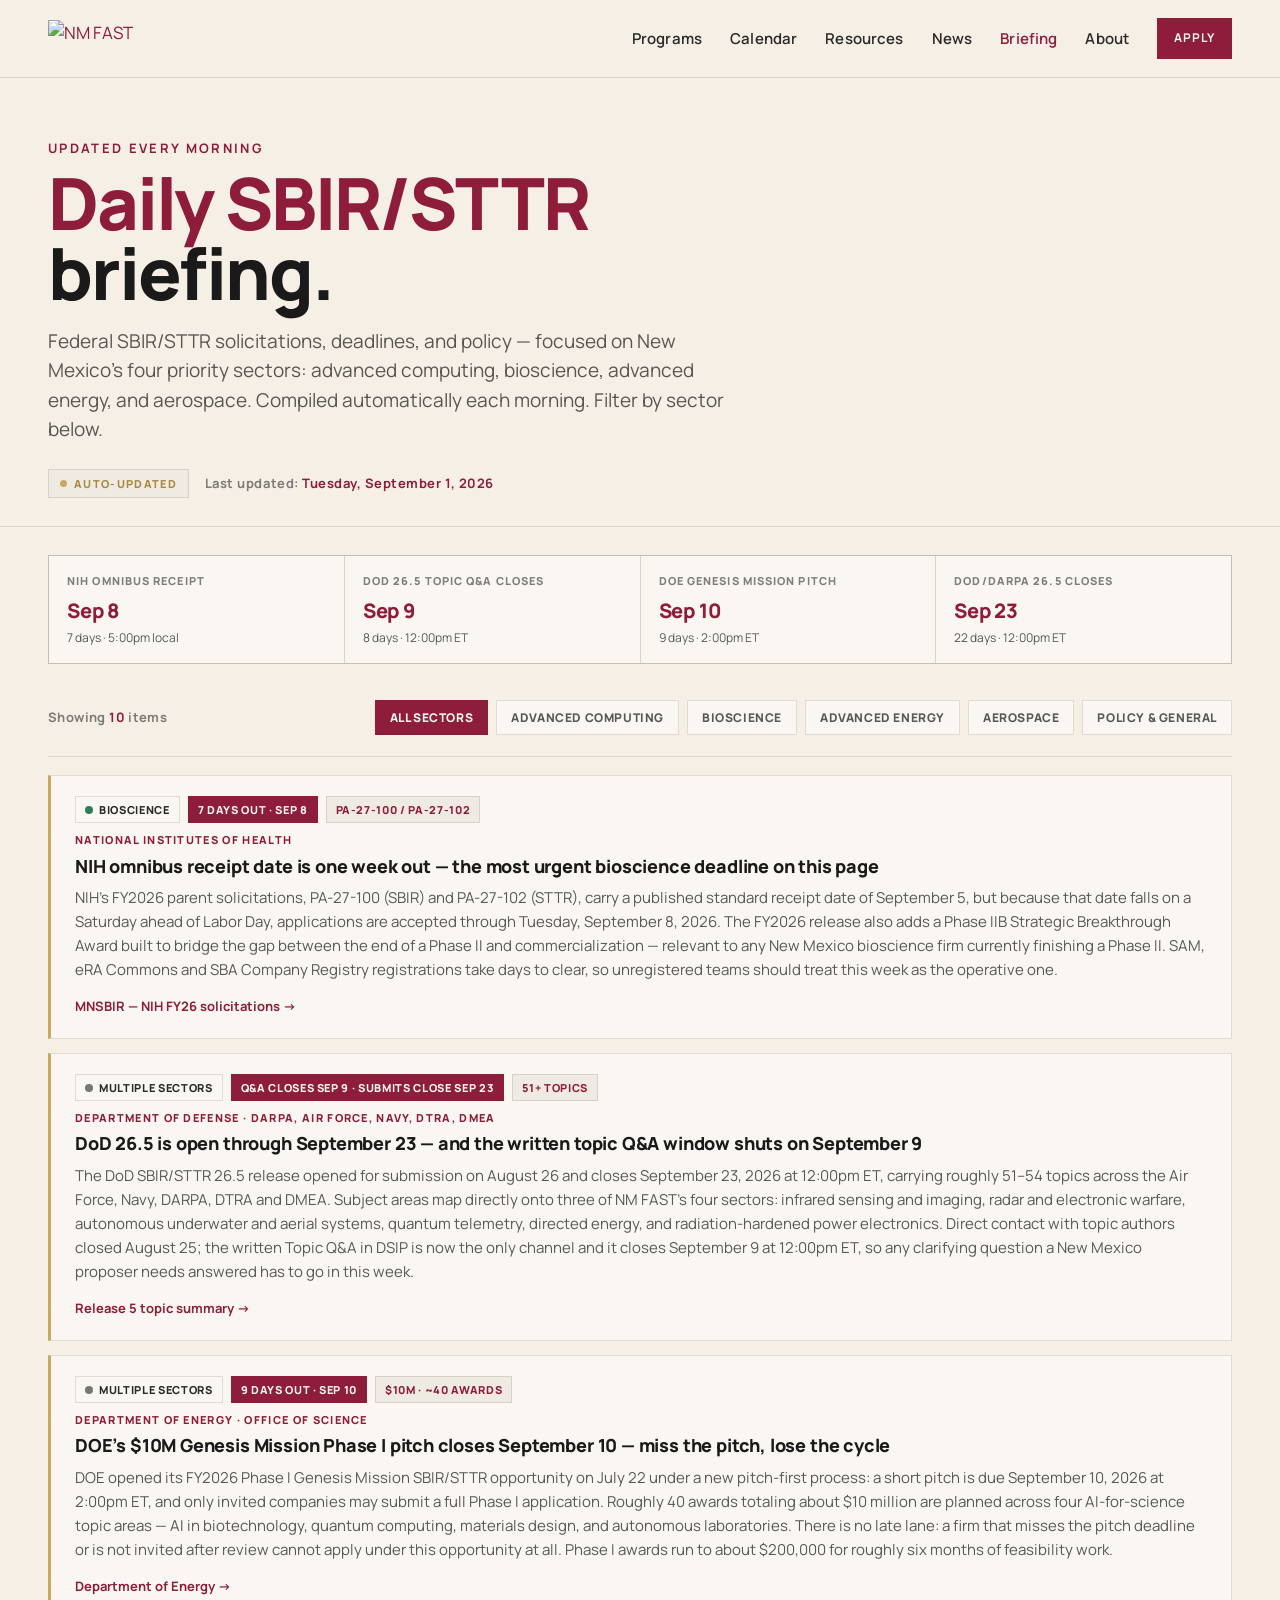
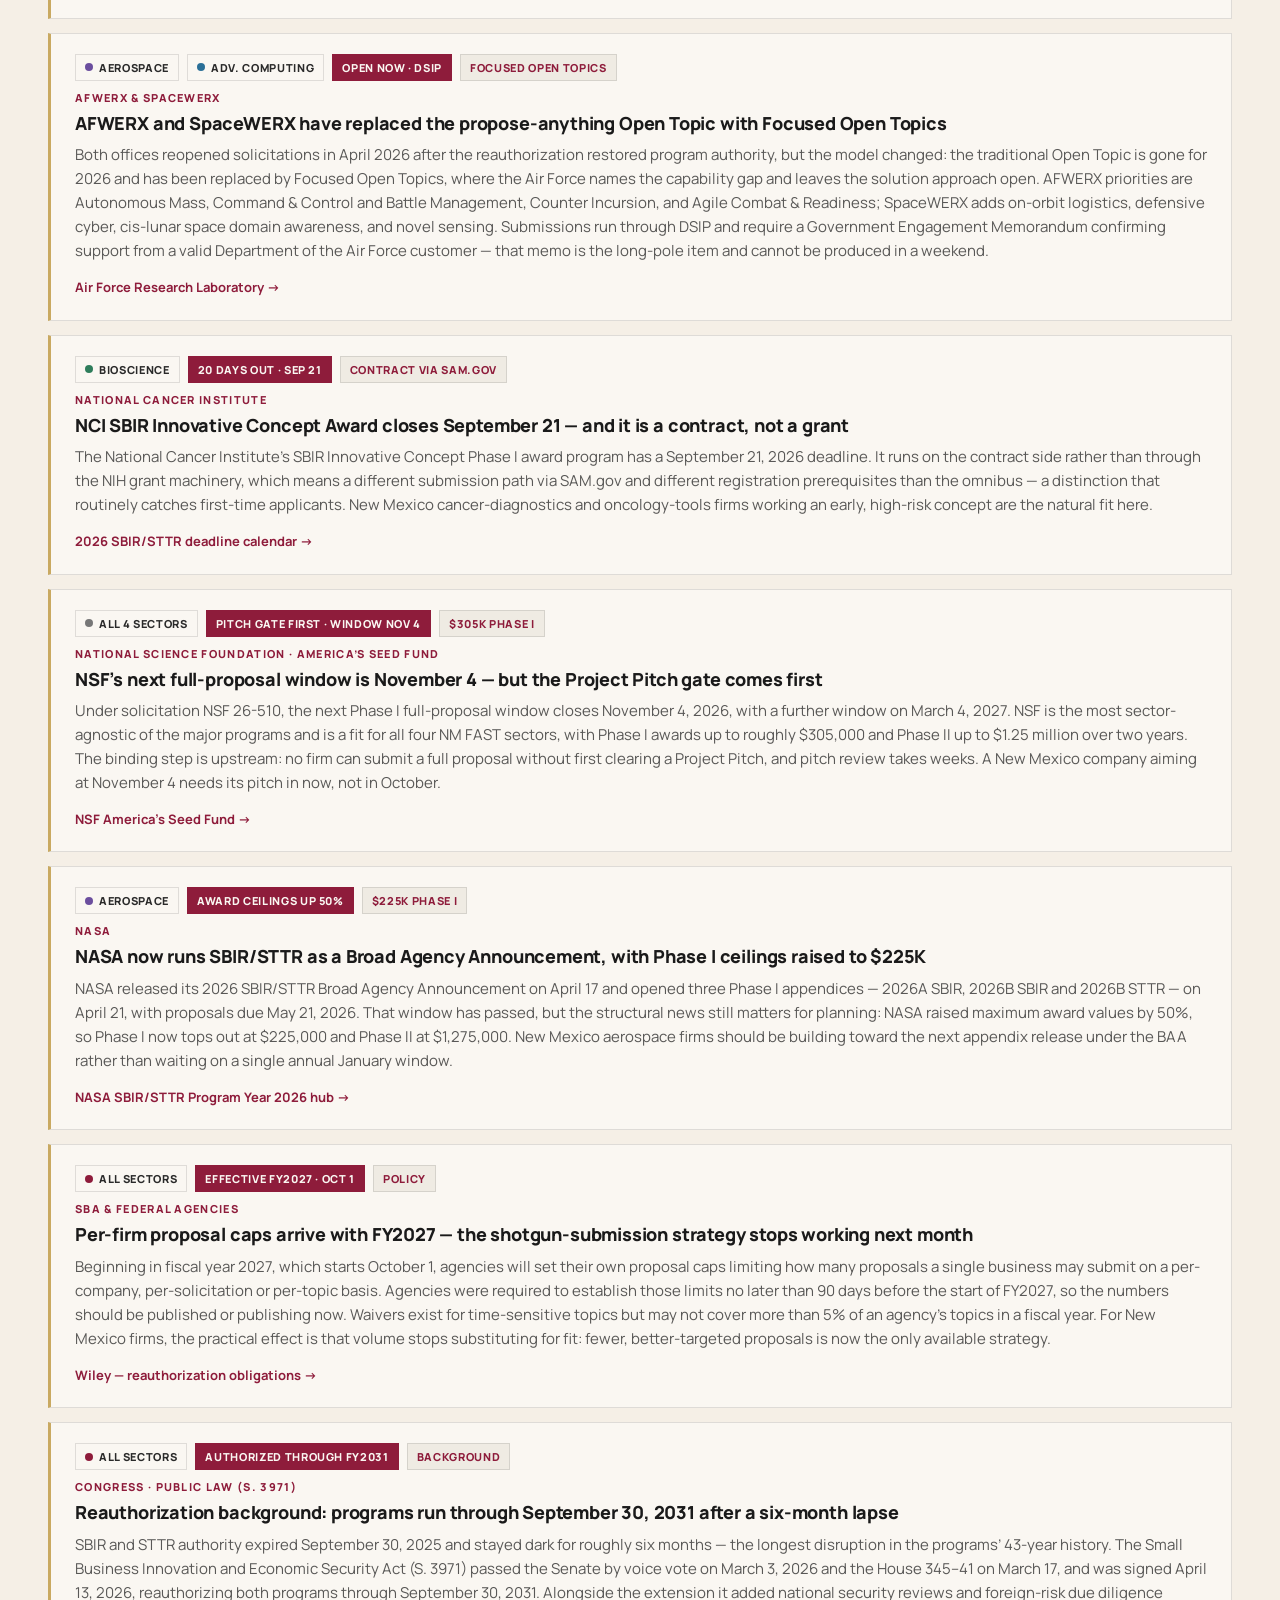
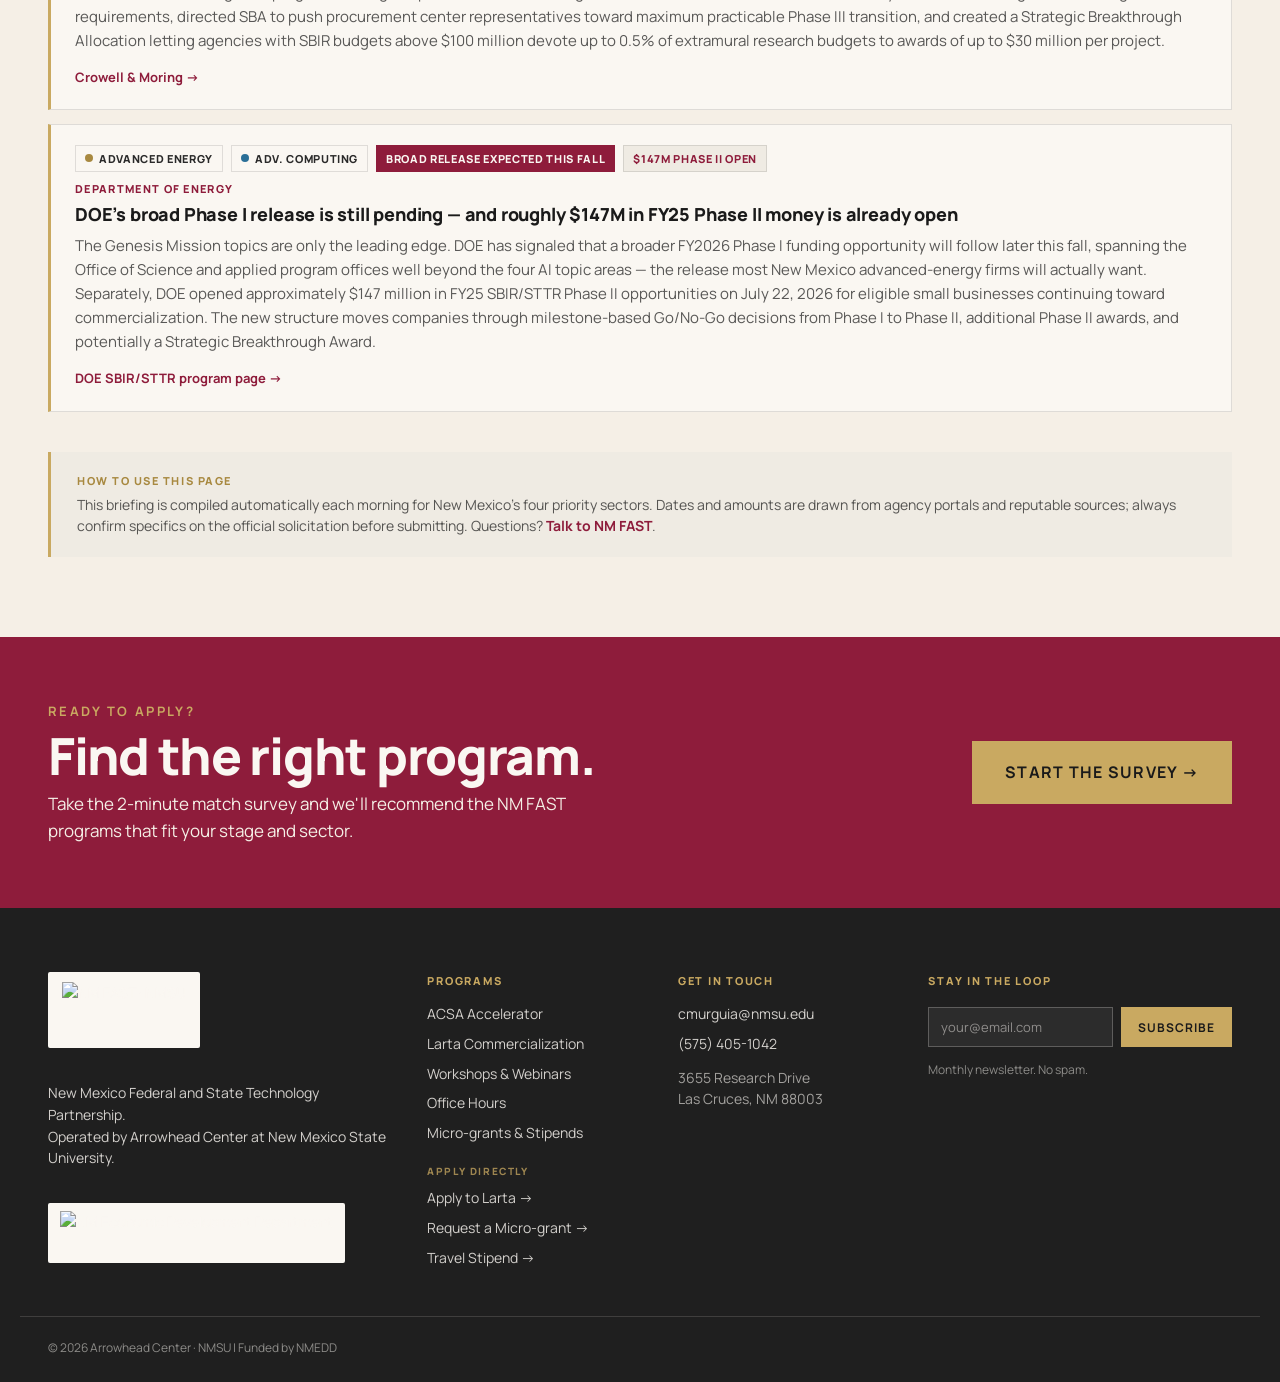
==== commit 58333216: "Daily SBIR/STTR briefing update — Tuesday, September 1, 2026" ====
--- a/briefing.html
+++ b/briefing.html
@@ -94,7 +94,7 @@
     <p class="lead">Federal SBIR/STTR solicitations, deadlines, and policy — focused on New Mexico's four priority sectors: advanced computing, bioscience, advanced energy, and aerospace. Compiled automatically each morning. Filter by sector below.</p>
     <div class="brief-meta">
       <span class="brief-badge"><span class="dot"></span>Auto-updated</span>
-      <span class="brief-stamp">Last updated: <strong>Monday, August 31, 2026</strong></span>
+      <span class="brief-stamp">Last updated: <strong>Tuesday, September 1, 2026</strong></span>
     </div>
   </div>
 </section>
@@ -105,10 +105,10 @@
   <!-- Deadline quick-glance (regenerated daily) -->
                                                                   <!-- DEADLINES-START -->
   <div class="deadline-strip">
-    <div class="deadline-cell"><div class="dl-label">NIH omnibus receipt</div><div class="dl-date">Sep 8</div><div class="dl-note">8 days &middot; 5:00pm local</div></div>
-    <div class="deadline-cell"><div class="dl-label">DOE Genesis Mission</div><div class="dl-date">Sep 10</div><div class="dl-note">10 days &middot; 2:00pm ET</div></div>
-    <div class="deadline-cell"><div class="dl-label">NCI Innovative Concept</div><div class="dl-date">Sep 21</div><div class="dl-note">21 days &middot; contract via SAM.gov</div></div>
-    <div class="deadline-cell"><div class="dl-label">DoD/DARPA 26.5 closes</div><div class="dl-date">Sep 23</div><div class="dl-note">23 days &middot; 12:00pm ET</div></div>
+    <div class="deadline-cell"><div class="dl-label">NIH omnibus receipt</div><div class="dl-date">Sep 8</div><div class="dl-note">7 days &middot; 5:00pm local</div></div>
+    <div class="deadline-cell"><div class="dl-label">DoD 26.5 topic Q&amp;A closes</div><div class="dl-date">Sep 9</div><div class="dl-note">8 days &middot; 12:00pm ET</div></div>
+    <div class="deadline-cell"><div class="dl-label">DOE Genesis Mission pitch</div><div class="dl-date">Sep 10</div><div class="dl-note">9 days &middot; 2:00pm ET</div></div>
+    <div class="deadline-cell"><div class="dl-label">DoD/DARPA 26.5 closes</div><div class="dl-date">Sep 23</div><div class="dl-note">22 days &middot; 12:00pm ET</div></div>
   </div>
 <!-- DEADLINES-END -->
 
@@ -129,83 +129,83 @@
   <div id="brief-list" aria-live="polite">
                 <!-- CARDS-START -->
     <div class="brief-item" data-sectors="bioscience">
-      <div class="brief-tags"><span class="brief-tag sector s-bioscience">Bioscience</span><span class="brief-tag hot">8 days out &middot; Sep 8</span><span class="brief-tag">$323K Phase I</span></div>
+      <div class="brief-tags"><span class="brief-tag sector s-bioscience">Bioscience</span><span class="brief-tag hot">7 days out &middot; Sep 8</span><span class="brief-tag">PA-27-100 / PA-27-102</span></div>
       <div class="bi-agency">National Institutes of Health</div>
-      <h3>NIH omnibus receipt date is eight days out &mdash; the most urgent bioscience deadline on this page</h3>
-      <p>NIH reopened its small-business submission window on August 5, 2026 with a reissued parent series: PA-27-100 (SBIR), PA-27-102 (STTR), PA-27-101 (Phase IIB Strategic Breakthrough) and PAR-27-098 (Commercialization Readiness Pilot). The published standard receipt date is September 5, but because that falls on a Saturday ahead of Labor Day, applications are accepted through Tuesday, September 8, 2026 at 5:00pm applicant-organization local time. Current guidelines run to $323,090 for Phase I and $2,153,927 for Phase II, with published waiver topics reaching $700,000 and $3 million. The reissue also drops the separate clinical-trial-status parent announcements. SAM, eRA Commons and SBA Company Registry registrations take days to clear, so unregistered New Mexico teams should treat this as the operative week.</p>
-      <a class="brief-src" href="https://minnesotasbir.org/federal-funding/nih-sbir-sttr-solicitations-fy26/" target="_blank" rel="noopener">MNSBIR &mdash; NIH FY2026 solicitations</a>
+      <h3>NIH omnibus receipt date is one week out &mdash; the most urgent bioscience deadline on this page</h3>
+      <p>NIH&rsquo;s FY2026 parent solicitations, PA-27-100 (SBIR) and PA-27-102 (STTR), carry a published standard receipt date of September 5, but because that date falls on a Saturday ahead of Labor Day, applications are accepted through Tuesday, September 8, 2026. The FY2026 release also adds a Phase IIB Strategic Breakthrough Award built to bridge the gap between the end of a Phase II and commercialization &mdash; relevant to any New Mexico bioscience firm currently finishing a Phase II. SAM, eRA Commons and SBA Company Registry registrations take days to clear, so unregistered teams should treat this week as the operative one.</p>
+      <a class="brief-src" href="https://minnesotasbir.org/federal-funding/nih-sbir-sttr-solicitations-fy26/" target="_blank" rel="noopener">MNSBIR &mdash; NIH FY26 solicitations</a>
+    </div>
+
+    <div class="brief-item" data-sectors="computing aerospace energy">
+      <div class="brief-tags"><span class="brief-tag sector s-multi">Multiple sectors</span><span class="brief-tag hot">Q&amp;A closes Sep 9 &middot; submits close Sep 23</span><span class="brief-tag">51+ topics</span></div>
+      <div class="bi-agency">Department of Defense &middot; DARPA, Air Force, Navy, DTRA, DMEA</div>
+      <h3>DoD 26.5 is open through September 23 &mdash; and the written topic Q&amp;A window shuts on September 9</h3>
+      <p>The DoD SBIR/STTR 26.5 release opened for submission on August 26 and closes September 23, 2026 at 12:00pm ET, carrying roughly 51&ndash;54 topics across the Air Force, Navy, DARPA, DTRA and DMEA. Subject areas map directly onto three of NM FAST&rsquo;s four sectors: infrared sensing and imaging, radar and electronic warfare, autonomous underwater and aerial systems, quantum telemetry, directed energy, and radiation-hardened power electronics. Direct contact with topic authors closed August 25; the written Topic Q&amp;A in DSIP is now the only channel and it closes September 9 at 12:00pm ET, so any clarifying question a New Mexico proposer needs answered has to go in this week.</p>
+      <a class="brief-src" href="https://www.bwcoconsulting.com/programs/dow-sbir-sttr-release-5" target="_blank" rel="noopener">Release 5 topic summary</a>
     </div>
 
     <div class="brief-item" data-sectors="computing bioscience energy">
-      <div class="brief-tags"><span class="brief-tag sector s-multi">Multiple sectors</span><span class="brief-tag hot">10 days out &middot; Sep 10</span><span class="brief-tag">~40 awards from $10M</span></div>
-      <div class="bi-agency">Department of Energy &middot; Office of Technology Commercialization</div>
-      <h3>DOE&rsquo;s $10M Genesis Mission Phase I closes September 10 &mdash; AI for science across four topic areas</h3>
-      <p>DOE announced the Genesis Mission SBIR/STTR Phase I opportunity on July 22, 2026, funding small businesses that apply artificial intelligence to accelerate discovery in biotechnology, quantum computing and networking, AI-driven materials design, and autonomous AI-powered laboratories. DOE expects roughly 40 awards from a $10 million pool, with the selected cohort potentially representing as much as $44 million in cumulative SBIR/STTR funding over the projects&rsquo; lifecycles. Submissions are due no later than September 10, 2026 at 2:00pm ET. Note the two-stage structure: applicants must first clear a short competitive pitch before being invited to submit the full Phase I proposal, so this is not a deadline that can be met from a standing start.</p>
+      <div class="brief-tags"><span class="brief-tag sector s-multi">Multiple sectors</span><span class="brief-tag hot">9 days out &middot; Sep 10</span><span class="brief-tag">$10M &middot; ~40 awards</span></div>
+      <div class="bi-agency">Department of Energy &middot; Office of Science</div>
+      <h3>DOE&rsquo;s $10M Genesis Mission Phase I pitch closes September 10 &mdash; miss the pitch, lose the cycle</h3>
+      <p>DOE opened its FY2026 Phase I Genesis Mission SBIR/STTR opportunity on July 22 under a new pitch-first process: a short pitch is due September 10, 2026 at 2:00pm ET, and only invited companies may submit a full Phase I application. Roughly 40 awards totaling about $10 million are planned across four AI-for-science topic areas &mdash; AI in biotechnology, quantum computing, materials design, and autonomous laboratories. There is no late lane: a firm that misses the pitch deadline or is not invited after review cannot apply under this opportunity at all. Phase I awards run to about $200,000 for roughly six months of feasibility work.</p>
       <a class="brief-src" href="https://www.energy.gov/technologycommercialization/articles/doe-announces-10m-sbirsttr-funding-opportunity-supporting" target="_blank" rel="noopener">Department of Energy</a>
     </div>
 
+    <div class="brief-item" data-sectors="aerospace computing">
+      <div class="brief-tags"><span class="brief-tag sector s-aerospace">Aerospace</span><span class="brief-tag sector s-computing">Adv. Computing</span><span class="brief-tag hot">Open now &middot; DSIP</span><span class="brief-tag">Focused Open Topics</span></div>
+      <div class="bi-agency">AFWERX &amp; SpaceWERX</div>
+      <h3>AFWERX and SpaceWERX have replaced the propose-anything Open Topic with Focused Open Topics</h3>
+      <p>Both offices reopened solicitations in April 2026 after the reauthorization restored program authority, but the model changed: the traditional Open Topic is gone for 2026 and has been replaced by Focused Open Topics, where the Air Force names the capability gap and leaves the solution approach open. AFWERX priorities are Autonomous Mass, Command &amp; Control and Battle Management, Counter Incursion, and Agile Combat &amp; Readiness; SpaceWERX adds on-orbit logistics, defensive cyber, cis-lunar space domain awareness, and novel sensing. Submissions run through DSIP and require a Government Engagement Memorandum confirming support from a valid Department of the Air Force customer &mdash; that memo is the long-pole item and cannot be produced in a weekend.</p>
+      <a class="brief-src" href="https://www.afrl.af.mil/News/Article-Display/Article/4473004/afwerx-spacewerx-open-new-sbirsttr-solicitations-following-reauthorization/" target="_blank" rel="noopener">Air Force Research Laboratory</a>
+    </div>
+
     <div class="brief-item" data-sectors="bioscience">
-      <div class="brief-tags"><span class="brief-tag sector s-bioscience">Bioscience</span><span class="brief-tag hot">21 days out &middot; Sep 21</span><span class="brief-tag">Contract, not grant</span></div>
+      <div class="brief-tags"><span class="brief-tag sector s-bioscience">Bioscience</span><span class="brief-tag hot">20 days out &middot; Sep 21</span><span class="brief-tag">Contract via SAM.gov</span></div>
       <div class="bi-agency">National Cancer Institute</div>
-      <h3>NCI SBIR Innovative Concept Award closes September 21 &mdash; and it runs as a contract through SAM.gov</h3>
-      <p>The National Cancer Institute&rsquo;s SBIR Innovative Concept Phase I award program has a September 21, 2026 deadline. Unlike the NIH omnibus parent announcements, this one is a contract solicitation issued through SAM.gov rather than a grant application through Grants.gov, which means a different submission system, different registration prerequisites, and a deliverables-based statement of work. New Mexico bioscience teams that have only ever submitted NIH grants should budget extra time for the SAM.gov path. Separately, note that HHS now limits SBIR/STTR submissions to nine per small business per fiscal year across HHS and all affiliates.</p>
-      <a class="brief-src" href="https://grantedai.com/blog/sbir-sttr-deadlines-calendar-2026" target="_blank" rel="noopener">Granted AI &mdash; 2026 SBIR/STTR deadline calendar</a>
-    </div>
-
-    <div class="brief-item" data-sectors="computing aerospace bioscience">
-      <div class="brief-tags"><span class="brief-tag sector s-multi">Multiple sectors</span><span class="brief-tag hot">23 days out &middot; Sep 23</span><span class="brief-tag">Open now</span></div>
-      <div class="bi-agency">Department of Defense &middot; DARPA</div>
-      <h3>DoD 26.5 is open through September 23, with DARPA&rsquo;s Release 5 carrying six topics</h3>
-      <p>The DoD 26.5 release opened for submissions August 26, 2026 and closes September 23, spanning 54 topics that went to pre-release on August 5. DARPA&rsquo;s FY26 SBIR/STTR Release 5 sits inside that window with five SBIR topics and one STTR topic covering underwater 3D concrete printing, semantic ISR communications for low-SWaP tactical platforms, species-agnostic cell culture, open-architecture autonomous underwater vehicles, and algorithm-discovery tooling. The semantic-communications topic closes September 23 at 12:00pm ET. The topic mix touches advanced computing, aerospace and bioscience at once, so it is worth a read even if DARPA is not your usual customer.</p>
-      <a class="brief-src" href="https://www.darpa.mil/work-with-us/communities/small-business/sbir-sttr-topics" target="_blank" rel="noopener">DARPA &mdash; SBIR/STTR topics</a>
-    </div>
-
-    <div class="brief-item" data-sectors="aerospace computing">
-      <div class="brief-tags"><span class="brief-tag sector s-aerospace">Aerospace</span><span class="brief-tag sector s-computing">Adv. Computing</span><span class="brief-tag hot">Sep 23 window</span><span class="brief-tag">Open Topic / CSO</span></div>
-      <div class="bi-agency">Air Force &middot; AFWERX and SpaceWERX</div>
-      <h3>AFWERX and SpaceWERX are back in the water post-reauthorization, with a September 23 close</h3>
-      <p>AFRL has confirmed that AFWERX and SpaceWERX reopened SBIR/STTR solicitations following the reauthorization, and the USAF SBIR/STTR calendar shows deadlines on August 19 and September 23, 2026. SpaceWERX ran Specific Topic 26.BX Release 4 &mdash; Phase I and Direct-to-Phase II Commercial Solutions Openings in Space Information Systems and Battlespace Technologies &mdash; through the August 19 close, and its Program Year 26.2 Tactical Funding Increase Notice of Opportunity (PY26.2 TACFI) operates on continuous rolling submission with proposals evaluated as received. For New Mexico aerospace and defense-computing firms, the rolling TACFI lane is the one that does not require waiting for the next release.</p>
-      <a class="brief-src" href="https://www.afrl.af.mil/News/Article-Display/Article/4473004/afwerx-spacewerx-open-new-sbirsttr-solicitations-following-reauthorization/" target="_blank" rel="noopener">Air Force Research Laboratory</a>
+      <h3>NCI SBIR Innovative Concept Award closes September 21 &mdash; and it is a contract, not a grant</h3>
+      <p>The National Cancer Institute&rsquo;s SBIR Innovative Concept Phase I award program has a September 21, 2026 deadline. It runs on the contract side rather than through the NIH grant machinery, which means a different submission path via SAM.gov and different registration prerequisites than the omnibus &mdash; a distinction that routinely catches first-time applicants. New Mexico cancer-diagnostics and oncology-tools firms working an early, high-risk concept are the natural fit here.</p>
+      <a class="brief-src" href="https://grantedai.com/blog/sbir-sttr-deadlines-calendar-2026" target="_blank" rel="noopener">2026 SBIR/STTR deadline calendar</a>
     </div>
 
     <div class="brief-item" data-sectors="all computing bioscience energy aerospace">
-      <div class="brief-tags"><span class="brief-tag sector s-multi">All 4 sectors</span><span class="brief-tag hot">Nov 4 full proposal</span><span class="brief-tag">Pitch required first</span></div>
+      <div class="brief-tags"><span class="brief-tag sector s-multi">All 4 sectors</span><span class="brief-tag hot">Pitch gate first &middot; window Nov 4</span><span class="brief-tag">$305K Phase I</span></div>
       <div class="bi-agency">National Science Foundation &middot; America&rsquo;s Seed Fund</div>
       <h3>NSF&rsquo;s next full-proposal window is November 4 &mdash; but the Project Pitch gate comes first</h3>
-      <p>NSF restarted SBIR/STTR with roughly $250 million behind it under two solicitations: NSF 26-510 for general deep-technology development and NSF 26-511, a new pilot emphasizing scientific instrumentation. After the July 27, 2026 window, the next full-proposal deadline is November 4, 2026, settling thereafter into the first Wednesday in November and first Thursday in March. Phase I awards run up to $305,000 and Phase II up to $1,250,000 over two years. The mandatory Project Pitch is the binding constraint &mdash; you cannot submit a full proposal without an invitation from it, so any team targeting November 4 should be drafting the pitch now, not the proposal.</p>
-      <a class="brief-src" href="https://www.nsf.gov/funding/opportunities/small-business-innovation-research-small-business-technology/nsf26-510/solicitation" target="_blank" rel="noopener">NSF 26-510 solicitation</a>
+      <p>Under solicitation NSF 26-510, the next Phase I full-proposal window closes November 4, 2026, with a further window on March 4, 2027. NSF is the most sector-agnostic of the major programs and is a fit for all four NM FAST sectors, with Phase I awards up to roughly $305,000 and Phase II up to $1.25 million over two years. The binding step is upstream: no firm can submit a full proposal without first clearing a Project Pitch, and pitch review takes weeks. A New Mexico company aiming at November 4 needs its pitch in now, not in October.</p>
+      <a class="brief-src" href="https://seedfund.nsf.gov/solicitations/" target="_blank" rel="noopener">NSF America&rsquo;s Seed Fund</a>
     </div>
 
     <div class="brief-item" data-sectors="aerospace">
-      <div class="brief-tags"><span class="brief-tag sector s-aerospace">Aerospace</span><span class="brief-tag hot">BAA open to Sep 30, 2027</span><span class="brief-tag">$225K Phase I</span></div>
+      <div class="brief-tags"><span class="brief-tag sector s-aerospace">Aerospace</span><span class="brief-tag hot">Award ceilings up 50%</span><span class="brief-tag">$225K Phase I</span></div>
       <div class="bi-agency">NASA</div>
-      <h3>NASA&rsquo;s SBIR/STTR is now a rolling BAA through September 2027, not an annual January window</h3>
-      <p>On April 17, 2026 NASA released a Broad Agency Announcement valid through September 30, 2027, replacing the familiar single-window January solicitation. Appendices open against that BAA as NASA chooses: the 2026A SBIR, 2026B SBIR and 2026B STTR Phase I appendices opened April 21 and closed May 21, 2026. Maximum award values rose 50 percent under the new structure &mdash; Phase I now tops out at $225,000 and Phase II at $1,275,000. The practical implication for New Mexico aerospace firms is that the next appendix can drop with a short runway, and NASA moved to the ProSAMS submission system, so teams should complete ProSAMS registration ahead of an announcement rather than after one.</p>
-      <a class="brief-src" href="https://www.nasa.gov/sbir_sttr/nasa-sbir-sttr-program-program-year-2026-information-hub/" target="_blank" rel="noopener">NASA SBIR/STTR PY2026 hub</a>
+      <h3>NASA now runs SBIR/STTR as a Broad Agency Announcement, with Phase I ceilings raised to $225K</h3>
+      <p>NASA released its 2026 SBIR/STTR Broad Agency Announcement on April 17 and opened three Phase I appendices &mdash; 2026A SBIR, 2026B SBIR and 2026B STTR &mdash; on April 21, with proposals due May 21, 2026. That window has passed, but the structural news still matters for planning: NASA raised maximum award values by 50%, so Phase I now tops out at $225,000 and Phase II at $1,275,000. New Mexico aerospace firms should be building toward the next appendix release under the BAA rather than waiting on a single annual January window.</p>
+      <a class="brief-src" href="https://www.nasa.gov/sbir_sttr/nasa-sbir-sttr-program-program-year-2026-information-hub/" target="_blank" rel="noopener">NASA SBIR/STTR Program Year 2026 hub</a>
     </div>
 
     <div class="brief-item" data-sectors="all policy">
-      <div class="brief-tags"><span class="brief-tag sector s-policy">All sectors</span><span class="brief-tag hot">Takes effect FY2027</span><span class="brief-tag">Plan submissions now</span></div>
-      <div class="bi-agency">Cross-agency &middot; policy</div>
-      <h3>Per-firm proposal caps arrive in FY2027 &mdash; the shotgun-submission strategy stops working next month</h3>
-      <p>Under the reauthorization, every participating agency must cap the number of proposals a single firm may submit beginning in FY2027, which starts October 1, 2026. Agencies choose their own structure &mdash; per fiscal year, per solicitation, or per topic &mdash; so a firm working across DoD and DOE may face two different cap regimes, and waivers are limited to 5 percent of topics per year. Agencies are expected to publish FY2027 implementation memos before firms submit. For New Mexico companies that have historically submitted broadly and let hit rate do the work, this is the change that most warrants a strategy conversation with NM FAST this fall.</p>
-      <a class="brief-src" href="https://www.vglawfirm.com/sbir-proposal-limits-are-coming-in-fy2027-what-serial-applicants-need-to-watch" target="_blank" rel="noopener">Veritas Global Law</a>
+      <div class="brief-tags"><span class="brief-tag sector s-policy">All sectors</span><span class="brief-tag hot">Effective FY2027 &middot; Oct 1</span><span class="brief-tag">Policy</span></div>
+      <div class="bi-agency">SBA &amp; federal agencies</div>
+      <h3>Per-firm proposal caps arrive with FY2027 &mdash; the shotgun-submission strategy stops working next month</h3>
+      <p>Beginning in fiscal year 2027, which starts October 1, agencies will set their own proposal caps limiting how many proposals a single business may submit on a per-company, per-solicitation or per-topic basis. Agencies were required to establish those limits no later than 90 days before the start of FY2027, so the numbers should be published or publishing now. Waivers exist for time-sensitive topics but may not cover more than 5% of an agency&rsquo;s topics in a fiscal year. For New Mexico firms, the practical effect is that volume stops substituting for fit: fewer, better-targeted proposals is now the only available strategy.</p>
+      <a class="brief-src" href="https://www.wiley.law/alert-SBIR-STTR-Reauthorization-Brings-New-Opportunities-and-Obligations-to-Consider" target="_blank" rel="noopener">Wiley &mdash; reauthorization obligations</a>
     </div>
 
     <div class="brief-item" data-sectors="all policy">
-      <div class="brief-tags"><span class="brief-tag sector s-policy">All sectors</span><span class="brief-tag hot">Authorized to 2031</span><span class="brief-tag">$30M Strategic Breakthrough</span></div>
-      <div class="bi-agency">Cross-agency &middot; policy</div>
-      <h3>Reauthorization context: programs run through FY2031, and unobligated FY2026 money rolls forward</h3>
-      <p>The Small Business Innovation and Economic Security Act (S. 3971) reauthorized SBIR and STTR through September 30, 2031, after the programs lapsed on September 30, 2025. The Senate passed it by voice vote on March 3, 2026 and the House on March 17 by 345&ndash;41. Alongside roughly $6 billion in authorized funding, the law creates a Phase II &ldquo;Strategic Breakthrough&rdquo; vehicle with a $30 million ceiling over 48 months requiring 100 percent private or non-SBIR matching funds, tightens foreign-risk screening, and lets agencies carry unobligated FY2026 funds into FY2027. That carryover matters concretely: money stranded during the lapse expands the FY2027 award pool rather than disappearing.</p>
+      <div class="brief-tags"><span class="brief-tag sector s-policy">All sectors</span><span class="brief-tag hot">Authorized through FY2031</span><span class="brief-tag">Background</span></div>
+      <div class="bi-agency">Congress &middot; Public Law (S. 3971)</div>
+      <h3>Reauthorization background: programs run through September 30, 2031 after a six-month lapse</h3>
+      <p>SBIR and STTR authority expired September 30, 2025 and stayed dark for roughly six months &mdash; the longest disruption in the programs&rsquo; 43-year history. The Small Business Innovation and Economic Security Act (S. 3971) passed the Senate by voice vote on March 3, 2026 and the House 345&ndash;41 on March 17, and was signed April 13, 2026, reauthorizing both programs through September 30, 2031. Alongside the extension it added national security reviews and foreign-risk due diligence requirements, directed SBA to push procurement center representatives toward maximum practicable Phase III transition, and created a Strategic Breakthrough Allocation letting agencies with SBIR budgets above $100 million devote up to 0.5% of extramural research budgets to awards of up to $30 million per project.</p>
       <a class="brief-src" href="https://www.crowell.com/en/insights/client-alerts/sbirsttr-programs-reauthorized-after-six-month-lapse" target="_blank" rel="noopener">Crowell &amp; Moring</a>
     </div>
 
     <div class="brief-item" data-sectors="energy computing">
-      <div class="brief-tags"><span class="brief-tag sector s-energy">Advanced Energy</span><span class="brief-tag sector s-computing">Adv. Computing</span><span class="brief-tag hot">Watch item &middot; fall 2026</span><span class="brief-tag">Broader Phase I expected</span></div>
+      <div class="brief-tags"><span class="brief-tag sector s-energy">Advanced Energy</span><span class="brief-tag sector s-computing">Adv. Computing</span><span class="brief-tag hot">Broad release expected this fall</span><span class="brief-tag">$147M Phase II open</span></div>
       <div class="bi-agency">Department of Energy</div>
-      <h3>DOE&rsquo;s broad Phase I release is still pending &mdash; expected later this fall beyond the Genesis topics</h3>
-      <p>The Genesis Mission opportunity closing September 10 is narrow by design, scoped to AI-for-science. DOE has signaled that a broader Phase I funding opportunity spanning its wider priority areas is expected later in fall 2026, following its usual Release 1 / Release 2 cadence. Nothing is citable yet as a firm date or topic list, so treat this as a watch item rather than a deadline: advanced-energy teams whose work does not fit the four Genesis topics should not force a fit this month, and should instead be positioning letters of support and lab partnerships for the broader release.</p>
-      <a class="brief-src" href="https://www.energy.gov/osbp/funding-opportunity-announcements-and-grants" target="_blank" rel="noopener">DOE &mdash; funding opportunity announcements</a>
+      <h3>DOE&rsquo;s broad Phase I release is still pending &mdash; and roughly $147M in FY25 Phase II money is already open</h3>
+      <p>The Genesis Mission topics are only the leading edge. DOE has signaled that a broader FY2026 Phase I funding opportunity will follow later this fall, spanning the Office of Science and applied program offices well beyond the four AI topic areas &mdash; the release most New Mexico advanced-energy firms will actually want. Separately, DOE opened approximately $147 million in FY25 SBIR/STTR Phase II opportunities on July 22, 2026 for eligible small businesses continuing toward commercialization. The new structure moves companies through milestone-based Go/No-Go decisions from Phase I to Phase II, additional Phase II awards, and potentially a Strategic Breakthrough Award.</p>
+      <a class="brief-src" href="https://www.energy.gov/technologycommercialization/doe-small-business-innovation-research-sbir-and-small-business" target="_blank" rel="noopener">DOE SBIR/STTR program page</a>
     </div>
 <!-- CARDS-END -->
   </div>
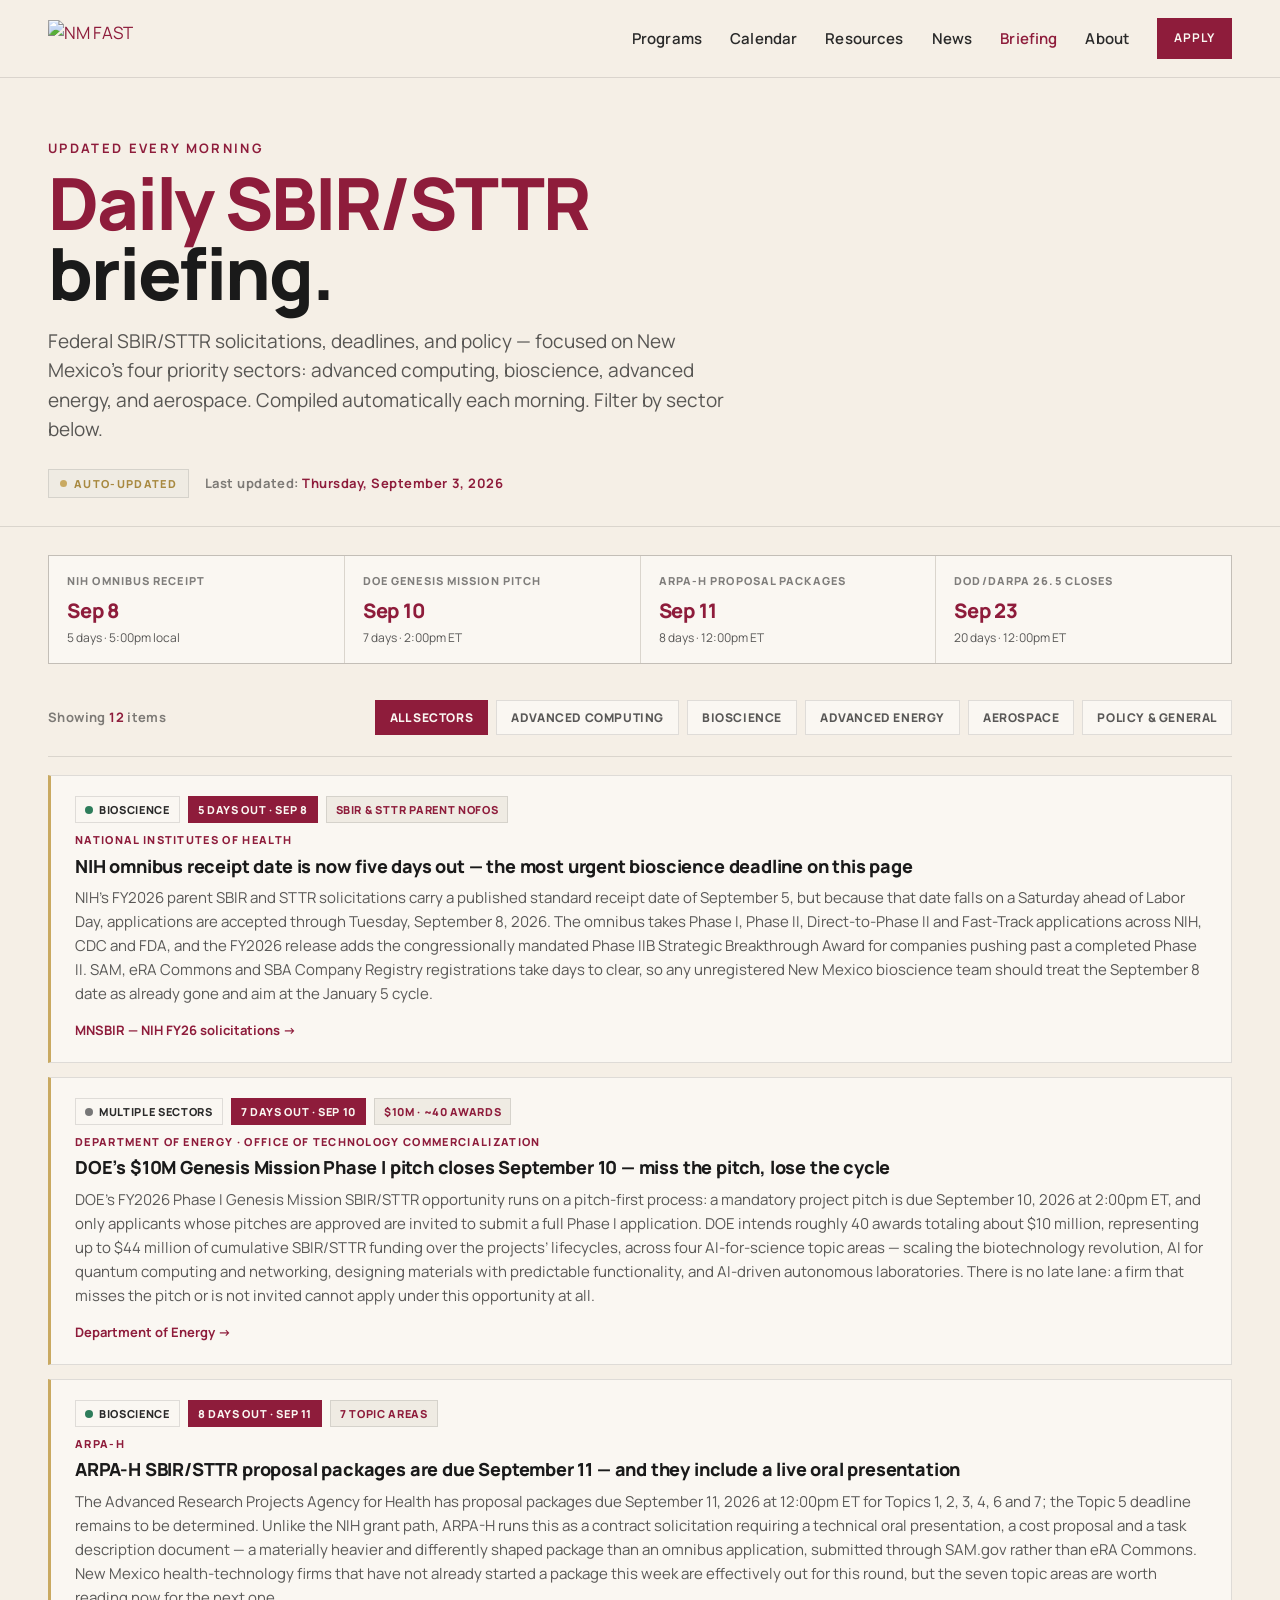
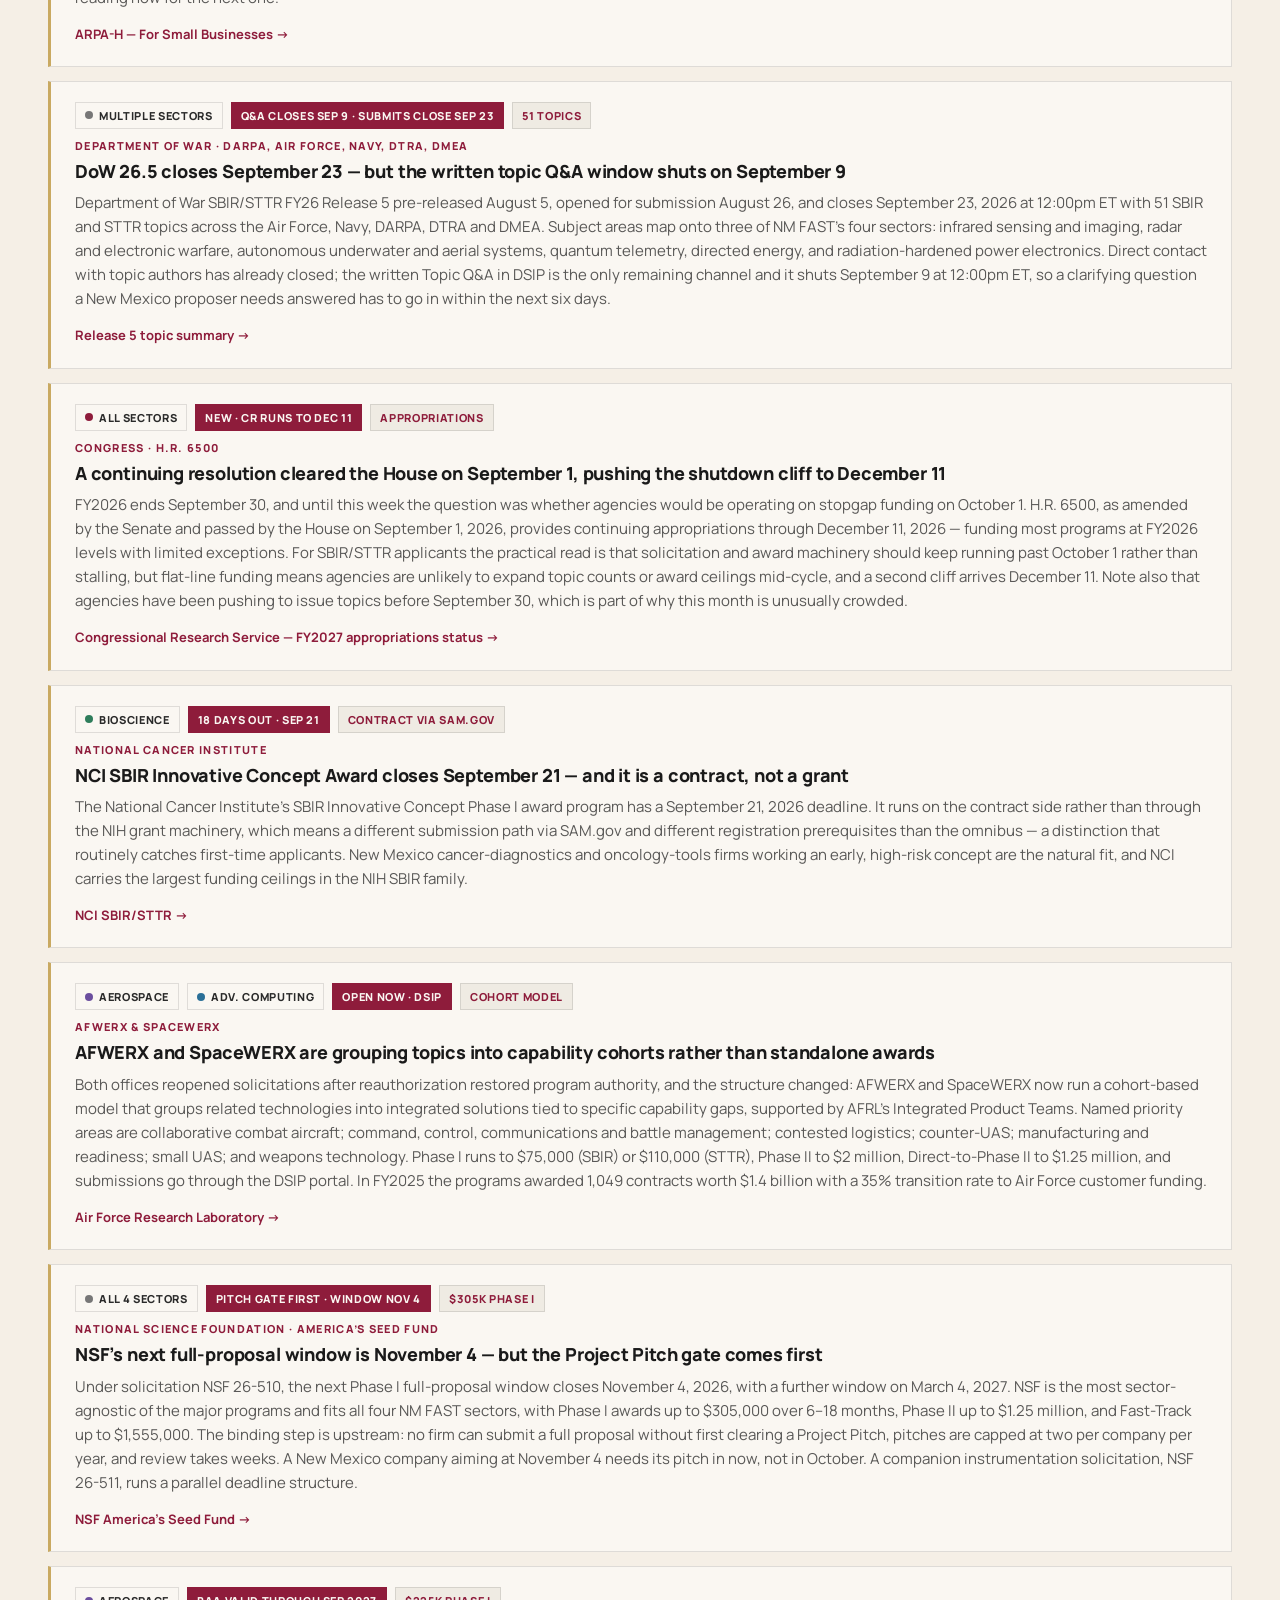
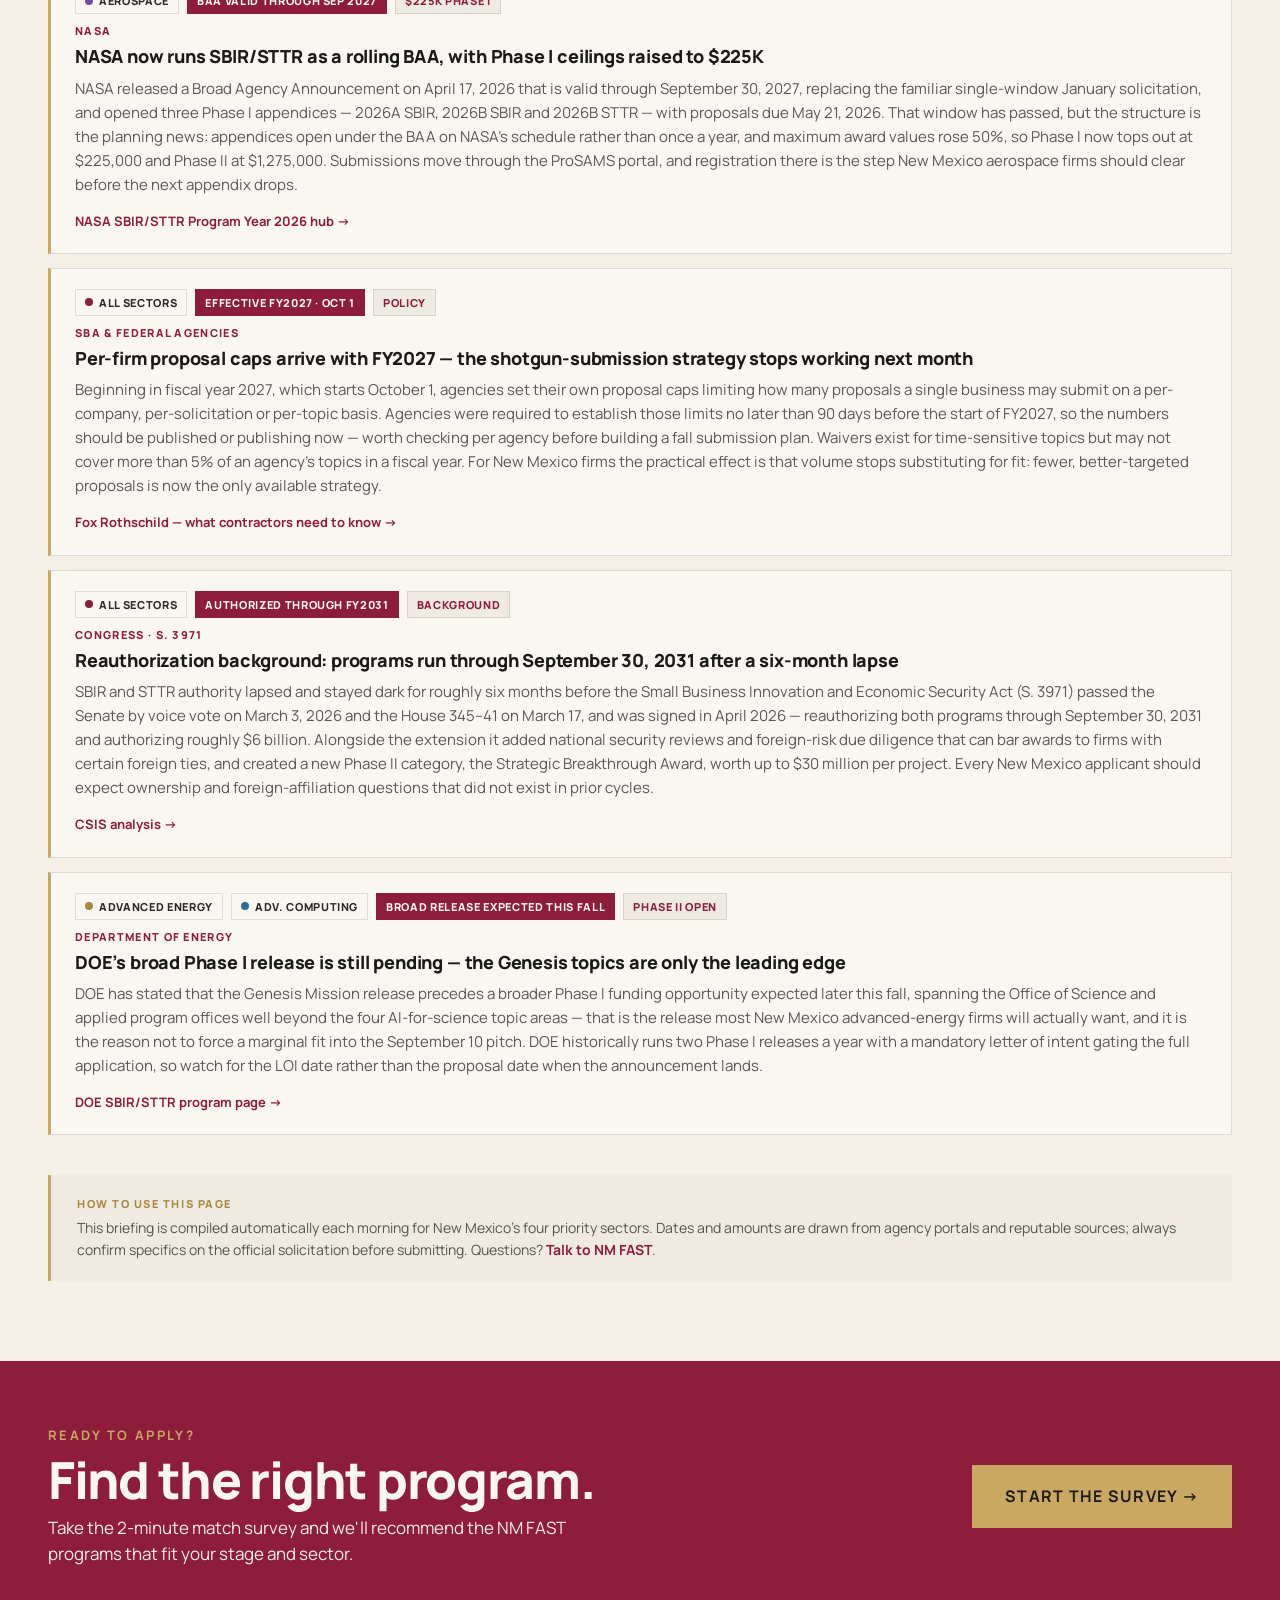
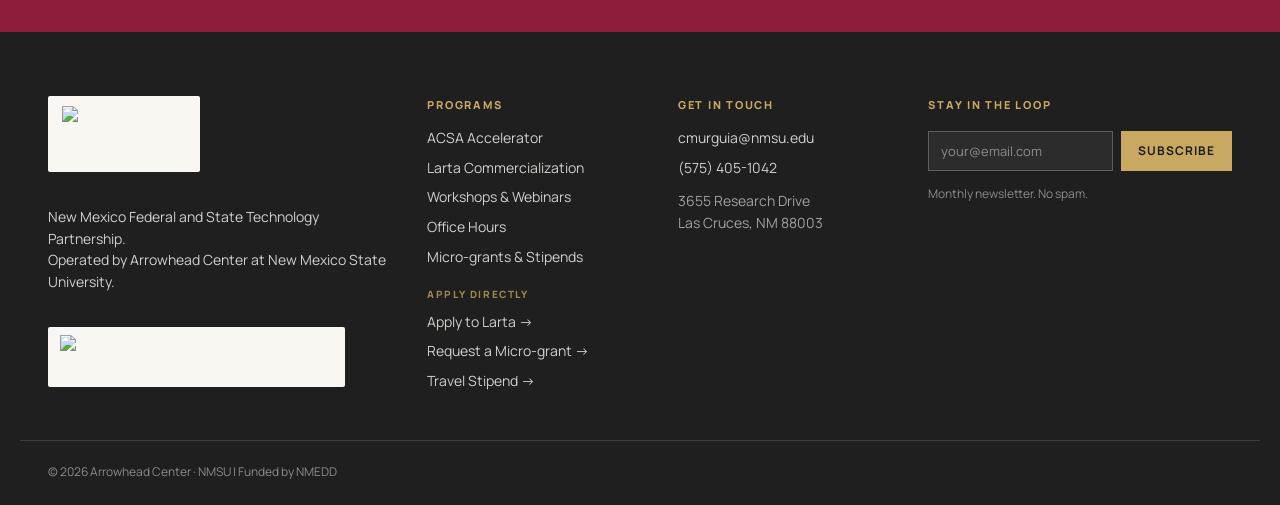
==== commit 39ef86b5: "Daily SBIR/STTR briefing update — Thursday, September 3, 2026" ====
--- a/briefing.html
+++ b/briefing.html
@@ -94,7 +94,7 @@
     <p class="lead">Federal SBIR/STTR solicitations, deadlines, and policy — focused on New Mexico's four priority sectors: advanced computing, bioscience, advanced energy, and aerospace. Compiled automatically each morning. Filter by sector below.</p>
     <div class="brief-meta">
       <span class="brief-badge"><span class="dot"></span>Auto-updated</span>
-      <span class="brief-stamp">Last updated: <strong>Tuesday, September 1, 2026</strong></span>
+      <span class="brief-stamp">Last updated: <strong>Thursday, September 3, 2026</strong></span>
     </div>
   </div>
 </section>
@@ -105,10 +105,10 @@
   <!-- Deadline quick-glance (regenerated daily) -->
                                                                   <!-- DEADLINES-START -->
   <div class="deadline-strip">
-    <div class="deadline-cell"><div class="dl-label">NIH omnibus receipt</div><div class="dl-date">Sep 8</div><div class="dl-note">7 days &middot; 5:00pm local</div></div>
-    <div class="deadline-cell"><div class="dl-label">DoD 26.5 topic Q&amp;A closes</div><div class="dl-date">Sep 9</div><div class="dl-note">8 days &middot; 12:00pm ET</div></div>
-    <div class="deadline-cell"><div class="dl-label">DOE Genesis Mission pitch</div><div class="dl-date">Sep 10</div><div class="dl-note">9 days &middot; 2:00pm ET</div></div>
-    <div class="deadline-cell"><div class="dl-label">DoD/DARPA 26.5 closes</div><div class="dl-date">Sep 23</div><div class="dl-note">22 days &middot; 12:00pm ET</div></div>
+    <div class="deadline-cell"><div class="dl-label">NIH omnibus receipt</div><div class="dl-date">Sep 8</div><div class="dl-note">5 days &middot; 5:00pm local</div></div>
+    <div class="deadline-cell"><div class="dl-label">DOE Genesis Mission pitch</div><div class="dl-date">Sep 10</div><div class="dl-note">7 days &middot; 2:00pm ET</div></div>
+    <div class="deadline-cell"><div class="dl-label">ARPA-H proposal packages</div><div class="dl-date">Sep 11</div><div class="dl-note">8 days &middot; 12:00pm ET</div></div>
+    <div class="deadline-cell"><div class="dl-label">DoD/DARPA 26.5 closes</div><div class="dl-date">Sep 23</div><div class="dl-note">20 days &middot; 12:00pm ET</div></div>
   </div>
 <!-- DEADLINES-END -->
 
@@ -129,58 +129,74 @@
   <div id="brief-list" aria-live="polite">
                 <!-- CARDS-START -->
     <div class="brief-item" data-sectors="bioscience">
-      <div class="brief-tags"><span class="brief-tag sector s-bioscience">Bioscience</span><span class="brief-tag hot">7 days out &middot; Sep 8</span><span class="brief-tag">PA-27-100 / PA-27-102</span></div>
+      <div class="brief-tags"><span class="brief-tag sector s-bioscience">Bioscience</span><span class="brief-tag hot">5 days out &middot; Sep 8</span><span class="brief-tag">SBIR &amp; STTR parent NOFOs</span></div>
       <div class="bi-agency">National Institutes of Health</div>
-      <h3>NIH omnibus receipt date is one week out &mdash; the most urgent bioscience deadline on this page</h3>
-      <p>NIH&rsquo;s FY2026 parent solicitations, PA-27-100 (SBIR) and PA-27-102 (STTR), carry a published standard receipt date of September 5, but because that date falls on a Saturday ahead of Labor Day, applications are accepted through Tuesday, September 8, 2026. The FY2026 release also adds a Phase IIB Strategic Breakthrough Award built to bridge the gap between the end of a Phase II and commercialization &mdash; relevant to any New Mexico bioscience firm currently finishing a Phase II. SAM, eRA Commons and SBA Company Registry registrations take days to clear, so unregistered teams should treat this week as the operative one.</p>
+      <h3>NIH omnibus receipt date is now five days out &mdash; the most urgent bioscience deadline on this page</h3>
+      <p>NIH&rsquo;s FY2026 parent SBIR and STTR solicitations carry a published standard receipt date of September 5, but because that date falls on a Saturday ahead of Labor Day, applications are accepted through Tuesday, September 8, 2026. The omnibus takes Phase I, Phase II, Direct-to-Phase II and Fast-Track applications across NIH, CDC and FDA, and the FY2026 release adds the congressionally mandated Phase IIB Strategic Breakthrough Award for companies pushing past a completed Phase II. SAM, eRA Commons and SBA Company Registry registrations take days to clear, so any unregistered New Mexico bioscience team should treat the September 8 date as already gone and aim at the January 5 cycle.</p>
       <a class="brief-src" href="https://minnesotasbir.org/federal-funding/nih-sbir-sttr-solicitations-fy26/" target="_blank" rel="noopener">MNSBIR &mdash; NIH FY26 solicitations</a>
     </div>
 
+    <div class="brief-item" data-sectors="computing bioscience energy">
+      <div class="brief-tags"><span class="brief-tag sector s-multi">Multiple sectors</span><span class="brief-tag hot">7 days out &middot; Sep 10</span><span class="brief-tag">$10M &middot; ~40 awards</span></div>
+      <div class="bi-agency">Department of Energy &middot; Office of Technology Commercialization</div>
+      <h3>DOE&rsquo;s $10M Genesis Mission Phase I pitch closes September 10 &mdash; miss the pitch, lose the cycle</h3>
+      <p>DOE&rsquo;s FY2026 Phase I Genesis Mission SBIR/STTR opportunity runs on a pitch-first process: a mandatory project pitch is due September 10, 2026 at 2:00pm ET, and only applicants whose pitches are approved are invited to submit a full Phase I application. DOE intends roughly 40 awards totaling about $10 million, representing up to $44 million of cumulative SBIR/STTR funding over the projects&rsquo; lifecycles, across four AI-for-science topic areas &mdash; scaling the biotechnology revolution, AI for quantum computing and networking, designing materials with predictable functionality, and AI-driven autonomous laboratories. There is no late lane: a firm that misses the pitch or is not invited cannot apply under this opportunity at all.</p>
+      <a class="brief-src" href="https://www.energy.gov/technologycommercialization/articles/doe-announces-10m-sbirsttr-funding-opportunity-supporting" target="_blank" rel="noopener">Department of Energy</a>
+    </div>
+
+    <div class="brief-item" data-sectors="bioscience">
+      <div class="brief-tags"><span class="brief-tag sector s-bioscience">Bioscience</span><span class="brief-tag hot">8 days out &middot; Sep 11</span><span class="brief-tag">7 topic areas</span></div>
+      <div class="bi-agency">ARPA-H</div>
+      <h3>ARPA-H SBIR/STTR proposal packages are due September 11 &mdash; and they include a live oral presentation</h3>
+      <p>The Advanced Research Projects Agency for Health has proposal packages due September 11, 2026 at 12:00pm ET for Topics 1, 2, 3, 4, 6 and 7; the Topic 5 deadline remains to be determined. Unlike the NIH grant path, ARPA-H runs this as a contract solicitation requiring a technical oral presentation, a cost proposal and a task description document &mdash; a materially heavier and differently shaped package than an omnibus application, submitted through SAM.gov rather than eRA Commons. New Mexico health-technology firms that have not already started a package this week are effectively out for this round, but the seven topic areas are worth reading now for the next one.</p>
+      <a class="brief-src" href="https://arpa-h.gov/explore-funding/sbir" target="_blank" rel="noopener">ARPA-H &mdash; For Small Businesses</a>
+    </div>
+
     <div class="brief-item" data-sectors="computing aerospace energy">
-      <div class="brief-tags"><span class="brief-tag sector s-multi">Multiple sectors</span><span class="brief-tag hot">Q&amp;A closes Sep 9 &middot; submits close Sep 23</span><span class="brief-tag">51+ topics</span></div>
-      <div class="bi-agency">Department of Defense &middot; DARPA, Air Force, Navy, DTRA, DMEA</div>
-      <h3>DoD 26.5 is open through September 23 &mdash; and the written topic Q&amp;A window shuts on September 9</h3>
-      <p>The DoD SBIR/STTR 26.5 release opened for submission on August 26 and closes September 23, 2026 at 12:00pm ET, carrying roughly 51&ndash;54 topics across the Air Force, Navy, DARPA, DTRA and DMEA. Subject areas map directly onto three of NM FAST&rsquo;s four sectors: infrared sensing and imaging, radar and electronic warfare, autonomous underwater and aerial systems, quantum telemetry, directed energy, and radiation-hardened power electronics. Direct contact with topic authors closed August 25; the written Topic Q&amp;A in DSIP is now the only channel and it closes September 9 at 12:00pm ET, so any clarifying question a New Mexico proposer needs answered has to go in this week.</p>
+      <div class="brief-tags"><span class="brief-tag sector s-multi">Multiple sectors</span><span class="brief-tag hot">Q&amp;A closes Sep 9 &middot; submits close Sep 23</span><span class="brief-tag">51 topics</span></div>
+      <div class="bi-agency">Department of War &middot; DARPA, Air Force, Navy, DTRA, DMEA</div>
+      <h3>DoW 26.5 closes September 23 &mdash; but the written topic Q&amp;A window shuts on September 9</h3>
+      <p>Department of War SBIR/STTR FY26 Release 5 pre-released August 5, opened for submission August 26, and closes September 23, 2026 at 12:00pm ET with 51 SBIR and STTR topics across the Air Force, Navy, DARPA, DTRA and DMEA. Subject areas map onto three of NM FAST&rsquo;s four sectors: infrared sensing and imaging, radar and electronic warfare, autonomous underwater and aerial systems, quantum telemetry, directed energy, and radiation-hardened power electronics. Direct contact with topic authors has already closed; the written Topic Q&amp;A in DSIP is the only remaining channel and it shuts September 9 at 12:00pm ET, so a clarifying question a New Mexico proposer needs answered has to go in within the next six days.</p>
       <a class="brief-src" href="https://www.bwcoconsulting.com/programs/dow-sbir-sttr-release-5" target="_blank" rel="noopener">Release 5 topic summary</a>
     </div>
 
-    <div class="brief-item" data-sectors="computing bioscience energy">
-      <div class="brief-tags"><span class="brief-tag sector s-multi">Multiple sectors</span><span class="brief-tag hot">9 days out &middot; Sep 10</span><span class="brief-tag">$10M &middot; ~40 awards</span></div>
-      <div class="bi-agency">Department of Energy &middot; Office of Science</div>
-      <h3>DOE&rsquo;s $10M Genesis Mission Phase I pitch closes September 10 &mdash; miss the pitch, lose the cycle</h3>
-      <p>DOE opened its FY2026 Phase I Genesis Mission SBIR/STTR opportunity on July 22 under a new pitch-first process: a short pitch is due September 10, 2026 at 2:00pm ET, and only invited companies may submit a full Phase I application. Roughly 40 awards totaling about $10 million are planned across four AI-for-science topic areas &mdash; AI in biotechnology, quantum computing, materials design, and autonomous laboratories. There is no late lane: a firm that misses the pitch deadline or is not invited after review cannot apply under this opportunity at all. Phase I awards run to about $200,000 for roughly six months of feasibility work.</p>
-      <a class="brief-src" href="https://www.energy.gov/technologycommercialization/articles/doe-announces-10m-sbirsttr-funding-opportunity-supporting" target="_blank" rel="noopener">Department of Energy</a>
-    </div>
-
-    <div class="brief-item" data-sectors="aerospace computing">
-      <div class="brief-tags"><span class="brief-tag sector s-aerospace">Aerospace</span><span class="brief-tag sector s-computing">Adv. Computing</span><span class="brief-tag hot">Open now &middot; DSIP</span><span class="brief-tag">Focused Open Topics</span></div>
-      <div class="bi-agency">AFWERX &amp; SpaceWERX</div>
-      <h3>AFWERX and SpaceWERX have replaced the propose-anything Open Topic with Focused Open Topics</h3>
-      <p>Both offices reopened solicitations in April 2026 after the reauthorization restored program authority, but the model changed: the traditional Open Topic is gone for 2026 and has been replaced by Focused Open Topics, where the Air Force names the capability gap and leaves the solution approach open. AFWERX priorities are Autonomous Mass, Command &amp; Control and Battle Management, Counter Incursion, and Agile Combat &amp; Readiness; SpaceWERX adds on-orbit logistics, defensive cyber, cis-lunar space domain awareness, and novel sensing. Submissions run through DSIP and require a Government Engagement Memorandum confirming support from a valid Department of the Air Force customer &mdash; that memo is the long-pole item and cannot be produced in a weekend.</p>
-      <a class="brief-src" href="https://www.afrl.af.mil/News/Article-Display/Article/4473004/afwerx-spacewerx-open-new-sbirsttr-solicitations-following-reauthorization/" target="_blank" rel="noopener">Air Force Research Laboratory</a>
+    <div class="brief-item" data-sectors="all policy">
+      <div class="brief-tags"><span class="brief-tag sector s-policy">All sectors</span><span class="brief-tag hot">New &middot; CR runs to Dec 11</span><span class="brief-tag">Appropriations</span></div>
+      <div class="bi-agency">Congress &middot; H.R. 6500</div>
+      <h3>A continuing resolution cleared the House on September 1, pushing the shutdown cliff to December 11</h3>
+      <p>FY2026 ends September 30, and until this week the question was whether agencies would be operating on stopgap funding on October 1. H.R. 6500, as amended by the Senate and passed by the House on September 1, 2026, provides continuing appropriations through December 11, 2026 &mdash; funding most programs at FY2026 levels with limited exceptions. For SBIR/STTR applicants the practical read is that solicitation and award machinery should keep running past October 1 rather than stalling, but flat-line funding means agencies are unlikely to expand topic counts or award ceilings mid-cycle, and a second cliff arrives December 11. Note also that agencies have been pushing to issue topics before September 30, which is part of why this month is unusually crowded.</p>
+      <a class="brief-src" href="https://www.congress.gov/crs-appropriations-status-table" target="_blank" rel="noopener">Congressional Research Service &mdash; FY2027 appropriations status</a>
     </div>
 
     <div class="brief-item" data-sectors="bioscience">
-      <div class="brief-tags"><span class="brief-tag sector s-bioscience">Bioscience</span><span class="brief-tag hot">20 days out &middot; Sep 21</span><span class="brief-tag">Contract via SAM.gov</span></div>
+      <div class="brief-tags"><span class="brief-tag sector s-bioscience">Bioscience</span><span class="brief-tag hot">18 days out &middot; Sep 21</span><span class="brief-tag">Contract via SAM.gov</span></div>
       <div class="bi-agency">National Cancer Institute</div>
       <h3>NCI SBIR Innovative Concept Award closes September 21 &mdash; and it is a contract, not a grant</h3>
-      <p>The National Cancer Institute&rsquo;s SBIR Innovative Concept Phase I award program has a September 21, 2026 deadline. It runs on the contract side rather than through the NIH grant machinery, which means a different submission path via SAM.gov and different registration prerequisites than the omnibus &mdash; a distinction that routinely catches first-time applicants. New Mexico cancer-diagnostics and oncology-tools firms working an early, high-risk concept are the natural fit here.</p>
-      <a class="brief-src" href="https://grantedai.com/blog/sbir-sttr-deadlines-calendar-2026" target="_blank" rel="noopener">2026 SBIR/STTR deadline calendar</a>
+      <p>The National Cancer Institute&rsquo;s SBIR Innovative Concept Phase I award program has a September 21, 2026 deadline. It runs on the contract side rather than through the NIH grant machinery, which means a different submission path via SAM.gov and different registration prerequisites than the omnibus &mdash; a distinction that routinely catches first-time applicants. New Mexico cancer-diagnostics and oncology-tools firms working an early, high-risk concept are the natural fit, and NCI carries the largest funding ceilings in the NIH SBIR family.</p>
+      <a class="brief-src" href="https://sbir.cancer.gov/small-business-funding/grants/omnibus-solicitation" target="_blank" rel="noopener">NCI SBIR/STTR</a>
+    </div>
+
+    <div class="brief-item" data-sectors="aerospace computing">
+      <div class="brief-tags"><span class="brief-tag sector s-aerospace">Aerospace</span><span class="brief-tag sector s-computing">Adv. Computing</span><span class="brief-tag hot">Open now &middot; DSIP</span><span class="brief-tag">Cohort model</span></div>
+      <div class="bi-agency">AFWERX &amp; SpaceWERX</div>
+      <h3>AFWERX and SpaceWERX are grouping topics into capability cohorts rather than standalone awards</h3>
+      <p>Both offices reopened solicitations after reauthorization restored program authority, and the structure changed: AFWERX and SpaceWERX now run a cohort-based model that groups related technologies into integrated solutions tied to specific capability gaps, supported by AFRL&rsquo;s Integrated Product Teams. Named priority areas are collaborative combat aircraft; command, control, communications and battle management; contested logistics; counter-UAS; manufacturing and readiness; small UAS; and weapons technology. Phase I runs to $75,000 (SBIR) or $110,000 (STTR), Phase II to $2 million, Direct-to-Phase II to $1.25 million, and submissions go through the DSIP portal. In FY2025 the programs awarded 1,049 contracts worth $1.4 billion with a 35% transition rate to Air Force customer funding.</p>
+      <a class="brief-src" href="https://www.afrl.af.mil/News/Article-Display/Article/4473004/afwerx-spacewerx-open-new-sbirsttr-solicitations-following-reauthorization/" target="_blank" rel="noopener">Air Force Research Laboratory</a>
     </div>
 
     <div class="brief-item" data-sectors="all computing bioscience energy aerospace">
       <div class="brief-tags"><span class="brief-tag sector s-multi">All 4 sectors</span><span class="brief-tag hot">Pitch gate first &middot; window Nov 4</span><span class="brief-tag">$305K Phase I</span></div>
       <div class="bi-agency">National Science Foundation &middot; America&rsquo;s Seed Fund</div>
       <h3>NSF&rsquo;s next full-proposal window is November 4 &mdash; but the Project Pitch gate comes first</h3>
-      <p>Under solicitation NSF 26-510, the next Phase I full-proposal window closes November 4, 2026, with a further window on March 4, 2027. NSF is the most sector-agnostic of the major programs and is a fit for all four NM FAST sectors, with Phase I awards up to roughly $305,000 and Phase II up to $1.25 million over two years. The binding step is upstream: no firm can submit a full proposal without first clearing a Project Pitch, and pitch review takes weeks. A New Mexico company aiming at November 4 needs its pitch in now, not in October.</p>
+      <p>Under solicitation NSF 26-510, the next Phase I full-proposal window closes November 4, 2026, with a further window on March 4, 2027. NSF is the most sector-agnostic of the major programs and fits all four NM FAST sectors, with Phase I awards up to $305,000 over 6&ndash;18 months, Phase II up to $1.25 million, and Fast-Track up to $1,555,000. The binding step is upstream: no firm can submit a full proposal without first clearing a Project Pitch, pitches are capped at two per company per year, and review takes weeks. A New Mexico company aiming at November 4 needs its pitch in now, not in October. A companion instrumentation solicitation, NSF 26-511, runs a parallel deadline structure.</p>
       <a class="brief-src" href="https://seedfund.nsf.gov/solicitations/" target="_blank" rel="noopener">NSF America&rsquo;s Seed Fund</a>
     </div>
 
     <div class="brief-item" data-sectors="aerospace">
-      <div class="brief-tags"><span class="brief-tag sector s-aerospace">Aerospace</span><span class="brief-tag hot">Award ceilings up 50%</span><span class="brief-tag">$225K Phase I</span></div>
+      <div class="brief-tags"><span class="brief-tag sector s-aerospace">Aerospace</span><span class="brief-tag hot">BAA valid through Sep 2027</span><span class="brief-tag">$225K Phase I</span></div>
       <div class="bi-agency">NASA</div>
-      <h3>NASA now runs SBIR/STTR as a Broad Agency Announcement, with Phase I ceilings raised to $225K</h3>
-      <p>NASA released its 2026 SBIR/STTR Broad Agency Announcement on April 17 and opened three Phase I appendices &mdash; 2026A SBIR, 2026B SBIR and 2026B STTR &mdash; on April 21, with proposals due May 21, 2026. That window has passed, but the structural news still matters for planning: NASA raised maximum award values by 50%, so Phase I now tops out at $225,000 and Phase II at $1,275,000. New Mexico aerospace firms should be building toward the next appendix release under the BAA rather than waiting on a single annual January window.</p>
+      <h3>NASA now runs SBIR/STTR as a rolling BAA, with Phase I ceilings raised to $225K</h3>
+      <p>NASA released a Broad Agency Announcement on April 17, 2026 that is valid through September 30, 2027, replacing the familiar single-window January solicitation, and opened three Phase I appendices &mdash; 2026A SBIR, 2026B SBIR and 2026B STTR &mdash; with proposals due May 21, 2026. That window has passed, but the structure is the planning news: appendices open under the BAA on NASA&rsquo;s schedule rather than once a year, and maximum award values rose 50%, so Phase I now tops out at $225,000 and Phase II at $1,275,000. Submissions move through the ProSAMS portal, and registration there is the step New Mexico aerospace firms should clear before the next appendix drops.</p>
       <a class="brief-src" href="https://www.nasa.gov/sbir_sttr/nasa-sbir-sttr-program-program-year-2026-information-hub/" target="_blank" rel="noopener">NASA SBIR/STTR Program Year 2026 hub</a>
     </div>
 
@@ -188,24 +204,24 @@
       <div class="brief-tags"><span class="brief-tag sector s-policy">All sectors</span><span class="brief-tag hot">Effective FY2027 &middot; Oct 1</span><span class="brief-tag">Policy</span></div>
       <div class="bi-agency">SBA &amp; federal agencies</div>
       <h3>Per-firm proposal caps arrive with FY2027 &mdash; the shotgun-submission strategy stops working next month</h3>
-      <p>Beginning in fiscal year 2027, which starts October 1, agencies will set their own proposal caps limiting how many proposals a single business may submit on a per-company, per-solicitation or per-topic basis. Agencies were required to establish those limits no later than 90 days before the start of FY2027, so the numbers should be published or publishing now. Waivers exist for time-sensitive topics but may not cover more than 5% of an agency&rsquo;s topics in a fiscal year. For New Mexico firms, the practical effect is that volume stops substituting for fit: fewer, better-targeted proposals is now the only available strategy.</p>
-      <a class="brief-src" href="https://www.wiley.law/alert-SBIR-STTR-Reauthorization-Brings-New-Opportunities-and-Obligations-to-Consider" target="_blank" rel="noopener">Wiley &mdash; reauthorization obligations</a>
+      <p>Beginning in fiscal year 2027, which starts October 1, agencies set their own proposal caps limiting how many proposals a single business may submit on a per-company, per-solicitation or per-topic basis. Agencies were required to establish those limits no later than 90 days before the start of FY2027, so the numbers should be published or publishing now &mdash; worth checking per agency before building a fall submission plan. Waivers exist for time-sensitive topics but may not cover more than 5% of an agency&rsquo;s topics in a fiscal year. For New Mexico firms the practical effect is that volume stops substituting for fit: fewer, better-targeted proposals is now the only available strategy.</p>
+      <a class="brief-src" href="https://governmentcontracts.foxrothschild.com/2026/04/articles/general-federal-government-contracts-news-updates/sbir-sttr-program-reauthorized-through-2031-what-small-business-contractors-need-to-know/" target="_blank" rel="noopener">Fox Rothschild &mdash; what contractors need to know</a>
     </div>
 
     <div class="brief-item" data-sectors="all policy">
       <div class="brief-tags"><span class="brief-tag sector s-policy">All sectors</span><span class="brief-tag hot">Authorized through FY2031</span><span class="brief-tag">Background</span></div>
-      <div class="bi-agency">Congress &middot; Public Law (S. 3971)</div>
+      <div class="bi-agency">Congress &middot; S. 3971</div>
       <h3>Reauthorization background: programs run through September 30, 2031 after a six-month lapse</h3>
-      <p>SBIR and STTR authority expired September 30, 2025 and stayed dark for roughly six months &mdash; the longest disruption in the programs&rsquo; 43-year history. The Small Business Innovation and Economic Security Act (S. 3971) passed the Senate by voice vote on March 3, 2026 and the House 345&ndash;41 on March 17, and was signed April 13, 2026, reauthorizing both programs through September 30, 2031. Alongside the extension it added national security reviews and foreign-risk due diligence requirements, directed SBA to push procurement center representatives toward maximum practicable Phase III transition, and created a Strategic Breakthrough Allocation letting agencies with SBIR budgets above $100 million devote up to 0.5% of extramural research budgets to awards of up to $30 million per project.</p>
-      <a class="brief-src" href="https://www.crowell.com/en/insights/client-alerts/sbirsttr-programs-reauthorized-after-six-month-lapse" target="_blank" rel="noopener">Crowell &amp; Moring</a>
+      <p>SBIR and STTR authority lapsed and stayed dark for roughly six months before the Small Business Innovation and Economic Security Act (S. 3971) passed the Senate by voice vote on March 3, 2026 and the House 345&ndash;41 on March 17, and was signed in April 2026 &mdash; reauthorizing both programs through September 30, 2031 and authorizing roughly $6 billion. Alongside the extension it added national security reviews and foreign-risk due diligence that can bar awards to firms with certain foreign ties, and created a new Phase II category, the Strategic Breakthrough Award, worth up to $30 million per project. Every New Mexico applicant should expect ownership and foreign-affiliation questions that did not exist in prior cycles.</p>
+      <a class="brief-src" href="https://www.csis.org/analysis/sbir-and-sttr-reauthorization-and-future-small-business-innovation" target="_blank" rel="noopener">CSIS analysis</a>
     </div>
 
     <div class="brief-item" data-sectors="energy computing">
-      <div class="brief-tags"><span class="brief-tag sector s-energy">Advanced Energy</span><span class="brief-tag sector s-computing">Adv. Computing</span><span class="brief-tag hot">Broad release expected this fall</span><span class="brief-tag">$147M Phase II open</span></div>
+      <div class="brief-tags"><span class="brief-tag sector s-energy">Advanced Energy</span><span class="brief-tag sector s-computing">Adv. Computing</span><span class="brief-tag hot">Broad release expected this fall</span><span class="brief-tag">Phase II open</span></div>
       <div class="bi-agency">Department of Energy</div>
-      <h3>DOE&rsquo;s broad Phase I release is still pending &mdash; and roughly $147M in FY25 Phase II money is already open</h3>
-      <p>The Genesis Mission topics are only the leading edge. DOE has signaled that a broader FY2026 Phase I funding opportunity will follow later this fall, spanning the Office of Science and applied program offices well beyond the four AI topic areas &mdash; the release most New Mexico advanced-energy firms will actually want. Separately, DOE opened approximately $147 million in FY25 SBIR/STTR Phase II opportunities on July 22, 2026 for eligible small businesses continuing toward commercialization. The new structure moves companies through milestone-based Go/No-Go decisions from Phase I to Phase II, additional Phase II awards, and potentially a Strategic Breakthrough Award.</p>
-      <a class="brief-src" href="https://www.energy.gov/technologycommercialization/doe-small-business-innovation-research-sbir-and-small-business" target="_blank" rel="noopener">DOE SBIR/STTR program page</a>
+      <h3>DOE&rsquo;s broad Phase I release is still pending &mdash; the Genesis topics are only the leading edge</h3>
+      <p>DOE has stated that the Genesis Mission release precedes a broader Phase I funding opportunity expected later this fall, spanning the Office of Science and applied program offices well beyond the four AI-for-science topic areas &mdash; that is the release most New Mexico advanced-energy firms will actually want, and it is the reason not to force a marginal fit into the September 10 pitch. DOE historically runs two Phase I releases a year with a mandatory letter of intent gating the full application, so watch for the LOI date rather than the proposal date when the announcement lands.</p>
+      <a class="brief-src" href="https://www.energy.gov/cmei/ammto/small-business-innovation-research-sbir-and-small-business-technology-transfer-sttr" target="_blank" rel="noopener">DOE SBIR/STTR program page</a>
     </div>
 <!-- CARDS-END -->
   </div>
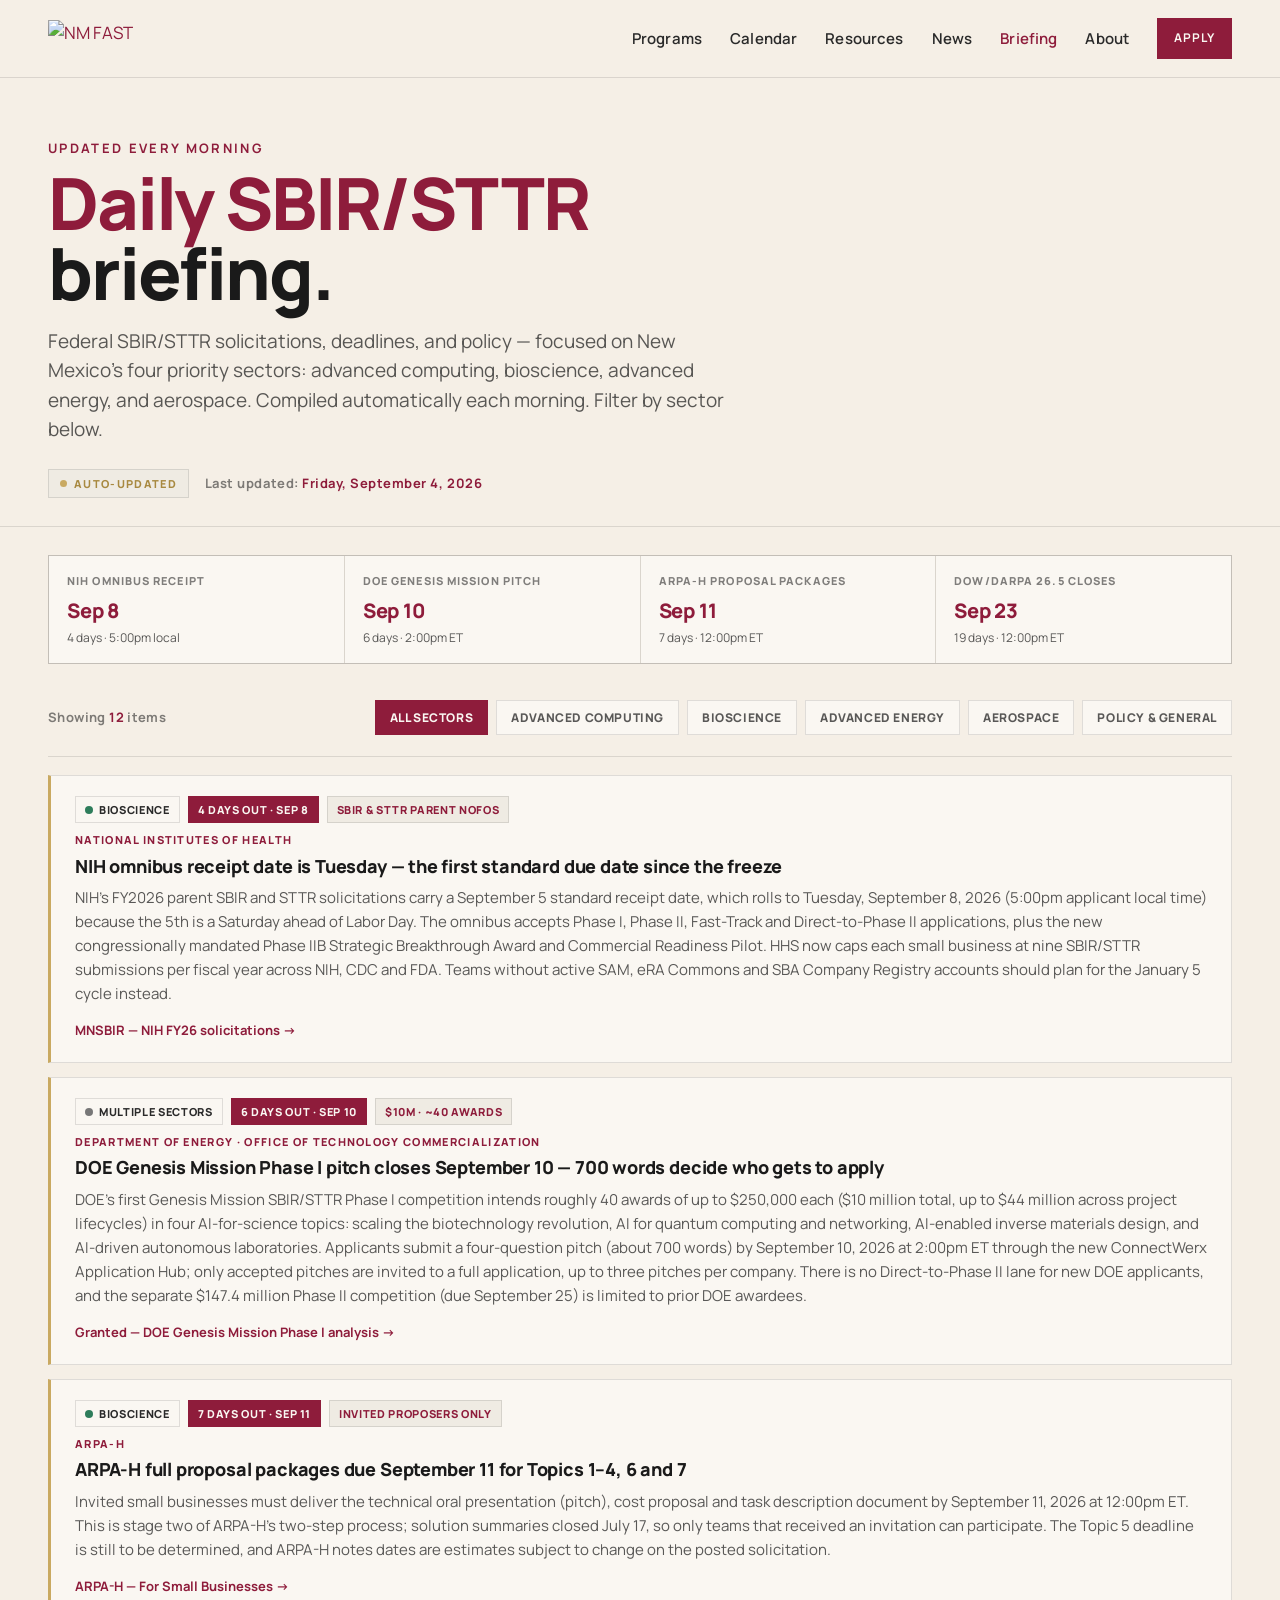
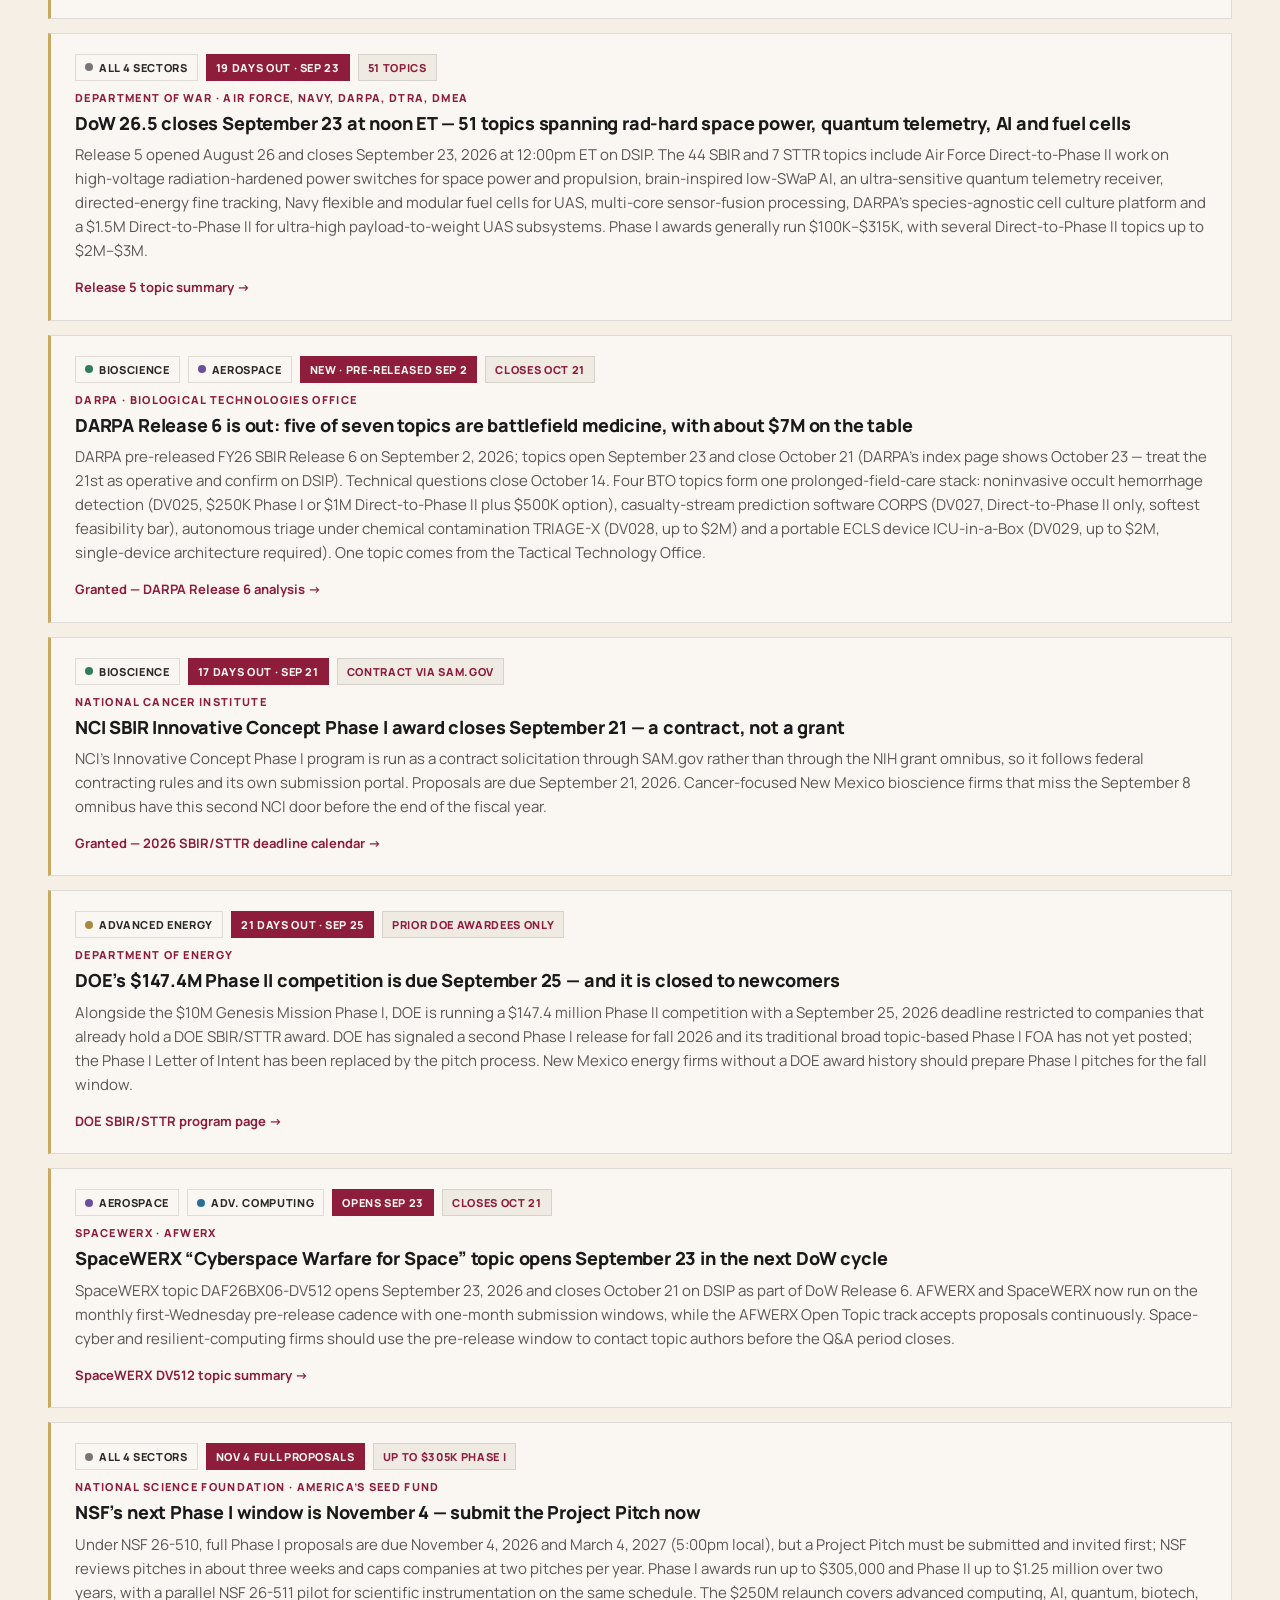
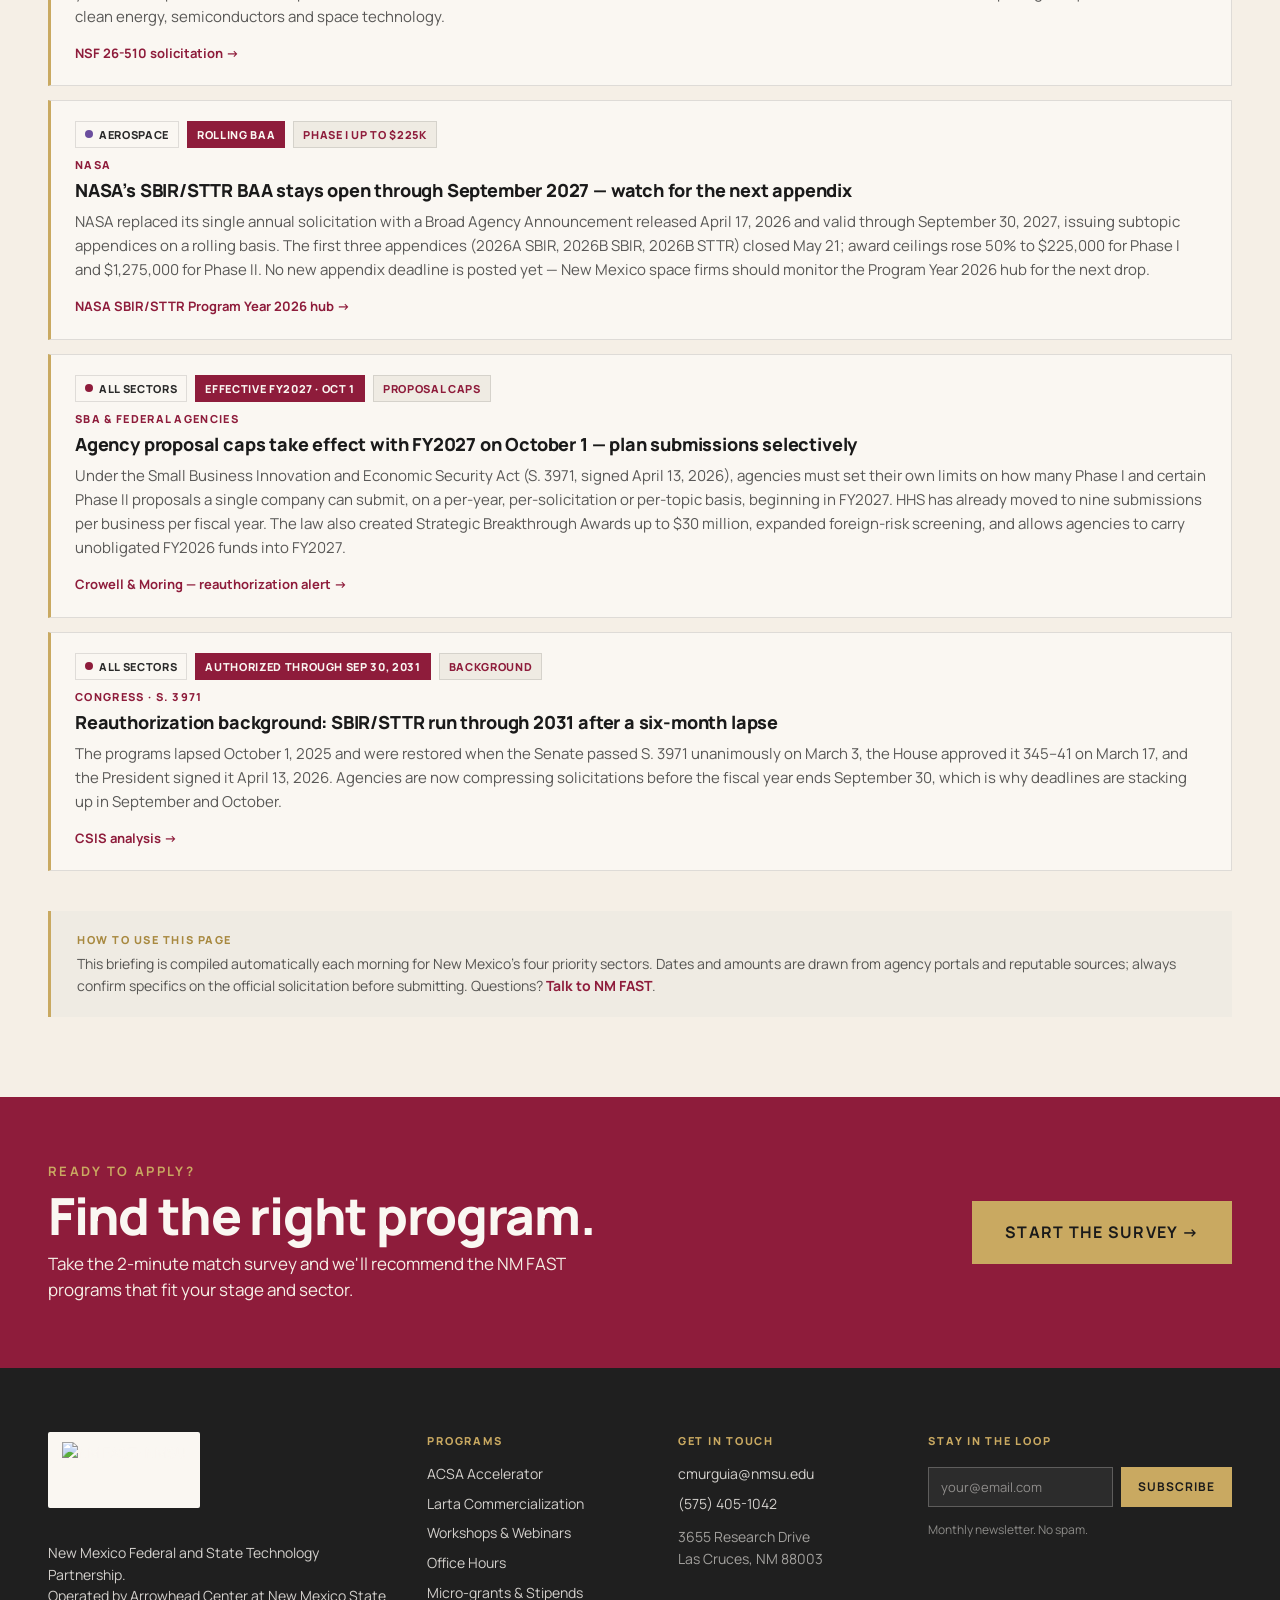
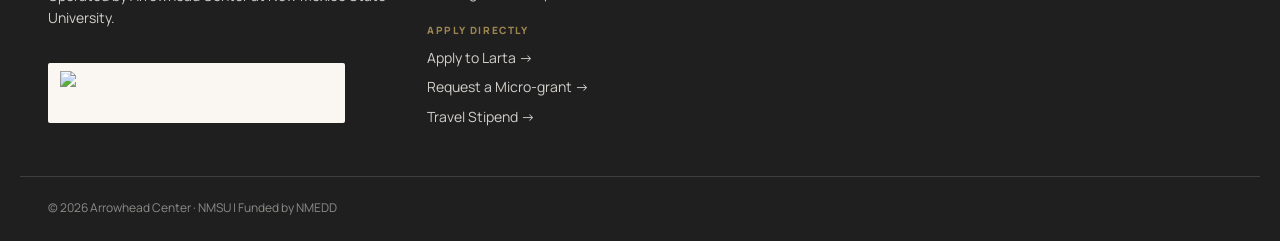
==== commit 30c11ab6: "Daily SBIR/STTR briefing update — Friday, September 4, 2026" ====
--- a/briefing.html
+++ b/briefing.html
@@ -94,7 +94,7 @@
     <p class="lead">Federal SBIR/STTR solicitations, deadlines, and policy — focused on New Mexico's four priority sectors: advanced computing, bioscience, advanced energy, and aerospace. Compiled automatically each morning. Filter by sector below.</p>
     <div class="brief-meta">
       <span class="brief-badge"><span class="dot"></span>Auto-updated</span>
-      <span class="brief-stamp">Last updated: <strong>Thursday, September 3, 2026</strong></span>
+      <span class="brief-stamp">Last updated: <strong>Friday, September 4, 2026</strong></span>
     </div>
   </div>
 </section>
@@ -105,10 +105,10 @@
   <!-- Deadline quick-glance (regenerated daily) -->
                                                                   <!-- DEADLINES-START -->
   <div class="deadline-strip">
-    <div class="deadline-cell"><div class="dl-label">NIH omnibus receipt</div><div class="dl-date">Sep 8</div><div class="dl-note">5 days &middot; 5:00pm local</div></div>
-    <div class="deadline-cell"><div class="dl-label">DOE Genesis Mission pitch</div><div class="dl-date">Sep 10</div><div class="dl-note">7 days &middot; 2:00pm ET</div></div>
-    <div class="deadline-cell"><div class="dl-label">ARPA-H proposal packages</div><div class="dl-date">Sep 11</div><div class="dl-note">8 days &middot; 12:00pm ET</div></div>
-    <div class="deadline-cell"><div class="dl-label">DoD/DARPA 26.5 closes</div><div class="dl-date">Sep 23</div><div class="dl-note">20 days &middot; 12:00pm ET</div></div>
+    <div class="deadline-cell"><div class="dl-label">NIH omnibus receipt</div><div class="dl-date">Sep 8</div><div class="dl-note">4 days &middot; 5:00pm local</div></div>
+    <div class="deadline-cell"><div class="dl-label">DOE Genesis Mission pitch</div><div class="dl-date">Sep 10</div><div class="dl-note">6 days &middot; 2:00pm ET</div></div>
+    <div class="deadline-cell"><div class="dl-label">ARPA-H proposal packages</div><div class="dl-date">Sep 11</div><div class="dl-note">7 days &middot; 12:00pm ET</div></div>
+    <div class="deadline-cell"><div class="dl-label">DoW/DARPA 26.5 closes</div><div class="dl-date">Sep 23</div><div class="dl-note">19 days &middot; 12:00pm ET</div></div>
   </div>
 <!-- DEADLINES-END -->
 
@@ -129,99 +129,99 @@
   <div id="brief-list" aria-live="polite">
                 <!-- CARDS-START -->
     <div class="brief-item" data-sectors="bioscience">
-      <div class="brief-tags"><span class="brief-tag sector s-bioscience">Bioscience</span><span class="brief-tag hot">5 days out &middot; Sep 8</span><span class="brief-tag">SBIR &amp; STTR parent NOFOs</span></div>
+      <div class="brief-tags"><span class="brief-tag sector s-bioscience">Bioscience</span><span class="brief-tag hot">4 days out &middot; Sep 8</span><span class="brief-tag">SBIR &amp; STTR parent NOFOs</span></div>
       <div class="bi-agency">National Institutes of Health</div>
-      <h3>NIH omnibus receipt date is now five days out &mdash; the most urgent bioscience deadline on this page</h3>
-      <p>NIH&rsquo;s FY2026 parent SBIR and STTR solicitations carry a published standard receipt date of September 5, but because that date falls on a Saturday ahead of Labor Day, applications are accepted through Tuesday, September 8, 2026. The omnibus takes Phase I, Phase II, Direct-to-Phase II and Fast-Track applications across NIH, CDC and FDA, and the FY2026 release adds the congressionally mandated Phase IIB Strategic Breakthrough Award for companies pushing past a completed Phase II. SAM, eRA Commons and SBA Company Registry registrations take days to clear, so any unregistered New Mexico bioscience team should treat the September 8 date as already gone and aim at the January 5 cycle.</p>
+      <h3>NIH omnibus receipt date is Tuesday &mdash; the first standard due date since the freeze</h3>
+      <p>NIH&rsquo;s FY2026 parent SBIR and STTR solicitations carry a September 5 standard receipt date, which rolls to Tuesday, September 8, 2026 (5:00pm applicant local time) because the 5th is a Saturday ahead of Labor Day. The omnibus accepts Phase I, Phase II, Fast-Track and Direct-to-Phase II applications, plus the new congressionally mandated Phase IIB Strategic Breakthrough Award and Commercial Readiness Pilot. HHS now caps each small business at nine SBIR/STTR submissions per fiscal year across NIH, CDC and FDA. Teams without active SAM, eRA Commons and SBA Company Registry accounts should plan for the January 5 cycle instead.</p>
       <a class="brief-src" href="https://minnesotasbir.org/federal-funding/nih-sbir-sttr-solicitations-fy26/" target="_blank" rel="noopener">MNSBIR &mdash; NIH FY26 solicitations</a>
     </div>
 
     <div class="brief-item" data-sectors="computing bioscience energy">
-      <div class="brief-tags"><span class="brief-tag sector s-multi">Multiple sectors</span><span class="brief-tag hot">7 days out &middot; Sep 10</span><span class="brief-tag">$10M &middot; ~40 awards</span></div>
+      <div class="brief-tags"><span class="brief-tag sector s-multi">Multiple sectors</span><span class="brief-tag hot">6 days out &middot; Sep 10</span><span class="brief-tag">$10M &middot; ~40 awards</span></div>
       <div class="bi-agency">Department of Energy &middot; Office of Technology Commercialization</div>
-      <h3>DOE&rsquo;s $10M Genesis Mission Phase I pitch closes September 10 &mdash; miss the pitch, lose the cycle</h3>
-      <p>DOE&rsquo;s FY2026 Phase I Genesis Mission SBIR/STTR opportunity runs on a pitch-first process: a mandatory project pitch is due September 10, 2026 at 2:00pm ET, and only applicants whose pitches are approved are invited to submit a full Phase I application. DOE intends roughly 40 awards totaling about $10 million, representing up to $44 million of cumulative SBIR/STTR funding over the projects&rsquo; lifecycles, across four AI-for-science topic areas &mdash; scaling the biotechnology revolution, AI for quantum computing and networking, designing materials with predictable functionality, and AI-driven autonomous laboratories. There is no late lane: a firm that misses the pitch or is not invited cannot apply under this opportunity at all.</p>
-      <a class="brief-src" href="https://www.energy.gov/technologycommercialization/articles/doe-announces-10m-sbirsttr-funding-opportunity-supporting" target="_blank" rel="noopener">Department of Energy</a>
+      <h3>DOE Genesis Mission Phase I pitch closes September 10 &mdash; 700 words decide who gets to apply</h3>
+      <p>DOE&rsquo;s first Genesis Mission SBIR/STTR Phase I competition intends roughly 40 awards of up to $250,000 each ($10 million total, up to $44 million across project lifecycles) in four AI-for-science topics: scaling the biotechnology revolution, AI for quantum computing and networking, AI-enabled inverse materials design, and AI-driven autonomous laboratories. Applicants submit a four-question pitch (about 700 words) by September 10, 2026 at 2:00pm ET through the new ConnectWerx Application Hub; only accepted pitches are invited to a full application, up to three pitches per company. There is no Direct-to-Phase II lane for new DOE applicants, and the separate $147.4 million Phase II competition (due September 25) is limited to prior DOE awardees.</p>
+      <a class="brief-src" href="https://grantedai.com/blog/doe-genesis-mission-sbir-sttr-phase-i-10-million-40-awards-september-10-2026-pitch-first-250000-connectwerx-strategy" target="_blank" rel="noopener">Granted &mdash; DOE Genesis Mission Phase I analysis</a>
     </div>
 
     <div class="brief-item" data-sectors="bioscience">
-      <div class="brief-tags"><span class="brief-tag sector s-bioscience">Bioscience</span><span class="brief-tag hot">8 days out &middot; Sep 11</span><span class="brief-tag">7 topic areas</span></div>
+      <div class="brief-tags"><span class="brief-tag sector s-bioscience">Bioscience</span><span class="brief-tag hot">7 days out &middot; Sep 11</span><span class="brief-tag">Invited proposers only</span></div>
       <div class="bi-agency">ARPA-H</div>
-      <h3>ARPA-H SBIR/STTR proposal packages are due September 11 &mdash; and they include a live oral presentation</h3>
-      <p>The Advanced Research Projects Agency for Health has proposal packages due September 11, 2026 at 12:00pm ET for Topics 1, 2, 3, 4, 6 and 7; the Topic 5 deadline remains to be determined. Unlike the NIH grant path, ARPA-H runs this as a contract solicitation requiring a technical oral presentation, a cost proposal and a task description document &mdash; a materially heavier and differently shaped package than an omnibus application, submitted through SAM.gov rather than eRA Commons. New Mexico health-technology firms that have not already started a package this week are effectively out for this round, but the seven topic areas are worth reading now for the next one.</p>
+      <h3>ARPA-H full proposal packages due September 11 for Topics 1&ndash;4, 6 and 7</h3>
+      <p>Invited small businesses must deliver the technical oral presentation (pitch), cost proposal and task description document by September 11, 2026 at 12:00pm ET. This is stage two of ARPA-H&rsquo;s two-step process; solution summaries closed July 17, so only teams that received an invitation can participate. The Topic 5 deadline is still to be determined, and ARPA-H notes dates are estimates subject to change on the posted solicitation.</p>
       <a class="brief-src" href="https://arpa-h.gov/explore-funding/sbir" target="_blank" rel="noopener">ARPA-H &mdash; For Small Businesses</a>
     </div>
 
-    <div class="brief-item" data-sectors="computing aerospace energy">
-      <div class="brief-tags"><span class="brief-tag sector s-multi">Multiple sectors</span><span class="brief-tag hot">Q&amp;A closes Sep 9 &middot; submits close Sep 23</span><span class="brief-tag">51 topics</span></div>
-      <div class="bi-agency">Department of War &middot; DARPA, Air Force, Navy, DTRA, DMEA</div>
-      <h3>DoW 26.5 closes September 23 &mdash; but the written topic Q&amp;A window shuts on September 9</h3>
-      <p>Department of War SBIR/STTR FY26 Release 5 pre-released August 5, opened for submission August 26, and closes September 23, 2026 at 12:00pm ET with 51 SBIR and STTR topics across the Air Force, Navy, DARPA, DTRA and DMEA. Subject areas map onto three of NM FAST&rsquo;s four sectors: infrared sensing and imaging, radar and electronic warfare, autonomous underwater and aerial systems, quantum telemetry, directed energy, and radiation-hardened power electronics. Direct contact with topic authors has already closed; the written Topic Q&amp;A in DSIP is the only remaining channel and it shuts September 9 at 12:00pm ET, so a clarifying question a New Mexico proposer needs answered has to go in within the next six days.</p>
+    <div class="brief-item" data-sectors="computing aerospace energy bioscience">
+      <div class="brief-tags"><span class="brief-tag sector s-multi">All 4 sectors</span><span class="brief-tag hot">19 days out &middot; Sep 23</span><span class="brief-tag">51 topics</span></div>
+      <div class="bi-agency">Department of War &middot; Air Force, Navy, DARPA, DTRA, DMEA</div>
+      <h3>DoW 26.5 closes September 23 at noon ET &mdash; 51 topics spanning rad-hard space power, quantum telemetry, AI and fuel cells</h3>
+      <p>Release 5 opened August 26 and closes September 23, 2026 at 12:00pm ET on DSIP. The 44 SBIR and 7 STTR topics include Air Force Direct-to-Phase II work on high-voltage radiation-hardened power switches for space power and propulsion, brain-inspired low-SWaP AI, an ultra-sensitive quantum telemetry receiver, directed-energy fine tracking, Navy flexible and modular fuel cells for UAS, multi-core sensor-fusion processing, DARPA&rsquo;s species-agnostic cell culture platform and a $1.5M Direct-to-Phase II for ultra-high payload-to-weight UAS subsystems. Phase I awards generally run $100K&ndash;$315K, with several Direct-to-Phase II topics up to $2M&ndash;$3M.</p>
       <a class="brief-src" href="https://www.bwcoconsulting.com/programs/dow-sbir-sttr-release-5" target="_blank" rel="noopener">Release 5 topic summary</a>
     </div>
 
+    <div class="brief-item" data-sectors="bioscience aerospace">
+      <div class="brief-tags"><span class="brief-tag sector s-bioscience">Bioscience</span><span class="brief-tag sector s-aerospace">Aerospace</span><span class="brief-tag hot">New &middot; pre-released Sep 2</span><span class="brief-tag">Closes Oct 21</span></div>
+      <div class="bi-agency">DARPA &middot; Biological Technologies Office</div>
+      <h3>DARPA Release 6 is out: five of seven topics are battlefield medicine, with about $7M on the table</h3>
+      <p>DARPA pre-released FY26 SBIR Release 6 on September 2, 2026; topics open September 23 and close October 21 (DARPA&rsquo;s index page shows October 23 &mdash; treat the 21st as operative and confirm on DSIP). Technical questions close October 14. Four BTO topics form one prolonged-field-care stack: noninvasive occult hemorrhage detection (DV025, $250K Phase I or $1M Direct-to-Phase II plus $500K option), casualty-stream prediction software CORPS (DV027, Direct-to-Phase II only, softest feasibility bar), autonomous triage under chemical contamination TRIAGE-X (DV028, up to $2M) and a portable ECLS device ICU-in-a-Box (DV029, up to $2M, single-device architecture required). One topic comes from the Tactical Technology Office.</p>
+      <a class="brief-src" href="https://grantedai.com/blog/darpa-sbir-release-6-september-2-2026-pre-release-bto-battlefield-medicine-occult-hemorrhage-corps-triage-x-icu-in-a-box-october-21-deadline-strategy" target="_blank" rel="noopener">Granted &mdash; DARPA Release 6 analysis</a>
+    </div>
+
+    <div class="brief-item" data-sectors="bioscience">
+      <div class="brief-tags"><span class="brief-tag sector s-bioscience">Bioscience</span><span class="brief-tag hot">17 days out &middot; Sep 21</span><span class="brief-tag">Contract via SAM.gov</span></div>
+      <div class="bi-agency">National Cancer Institute</div>
+      <h3>NCI SBIR Innovative Concept Phase I award closes September 21 &mdash; a contract, not a grant</h3>
+      <p>NCI&rsquo;s Innovative Concept Phase I program is run as a contract solicitation through SAM.gov rather than through the NIH grant omnibus, so it follows federal contracting rules and its own submission portal. Proposals are due September 21, 2026. Cancer-focused New Mexico bioscience firms that miss the September 8 omnibus have this second NCI door before the end of the fiscal year.</p>
+      <a class="brief-src" href="https://grantedai.com/blog/sbir-sttr-deadlines-calendar-2026" target="_blank" rel="noopener">Granted &mdash; 2026 SBIR/STTR deadline calendar</a>
+    </div>
+
+    <div class="brief-item" data-sectors="energy">
+      <div class="brief-tags"><span class="brief-tag sector s-energy">Advanced Energy</span><span class="brief-tag hot">21 days out &middot; Sep 25</span><span class="brief-tag">Prior DOE awardees only</span></div>
+      <div class="bi-agency">Department of Energy</div>
+      <h3>DOE&rsquo;s $147.4M Phase II competition is due September 25 &mdash; and it is closed to newcomers</h3>
+      <p>Alongside the $10M Genesis Mission Phase I, DOE is running a $147.4 million Phase II competition with a September 25, 2026 deadline restricted to companies that already hold a DOE SBIR/STTR award. DOE has signaled a second Phase I release for fall 2026 and its traditional broad topic-based Phase I FOA has not yet posted; the Phase I Letter of Intent has been replaced by the pitch process. New Mexico energy firms without a DOE award history should prepare Phase I pitches for the fall window.</p>
+      <a class="brief-src" href="https://www.energy.gov/cmei/ammto/small-business-innovation-research-sbir-and-small-business-technology-transfer-sttr" target="_blank" rel="noopener">DOE SBIR/STTR program page</a>
+    </div>
+
+    <div class="brief-item" data-sectors="aerospace computing">
+      <div class="brief-tags"><span class="brief-tag sector s-aerospace">Aerospace</span><span class="brief-tag sector s-computing">Adv. Computing</span><span class="brief-tag hot">Opens Sep 23</span><span class="brief-tag">Closes Oct 21</span></div>
+      <div class="bi-agency">SpaceWERX &middot; AFWERX</div>
+      <h3>SpaceWERX &ldquo;Cyberspace Warfare for Space&rdquo; topic opens September 23 in the next DoW cycle</h3>
+      <p>SpaceWERX topic DAF26BX06-DV512 opens September 23, 2026 and closes October 21 on DSIP as part of DoW Release 6. AFWERX and SpaceWERX now run on the monthly first-Wednesday pre-release cadence with one-month submission windows, while the AFWERX Open Topic track accepts proposals continuously. Space-cyber and resilient-computing firms should use the pre-release window to contact topic authors before the Q&amp;A period closes.</p>
+      <a class="brief-src" href="https://www.bwcoconsulting.com/fod/spacewerx-sbir-daf26bx06-dv512-cyberspace-warfare-for-space" target="_blank" rel="noopener">SpaceWERX DV512 topic summary</a>
+    </div>
+
+    <div class="brief-item" data-sectors="computing bioscience energy aerospace">
+      <div class="brief-tags"><span class="brief-tag sector s-multi">All 4 sectors</span><span class="brief-tag hot">Nov 4 full proposals</span><span class="brief-tag">Up to $305K Phase I</span></div>
+      <div class="bi-agency">National Science Foundation &middot; America&rsquo;s Seed Fund</div>
+      <h3>NSF&rsquo;s next Phase I window is November 4 &mdash; submit the Project Pitch now</h3>
+      <p>Under NSF 26-510, full Phase I proposals are due November 4, 2026 and March 4, 2027 (5:00pm local), but a Project Pitch must be submitted and invited first; NSF reviews pitches in about three weeks and caps companies at two pitches per year. Phase I awards run up to $305,000 and Phase II up to $1.25 million over two years, with a parallel NSF 26-511 pilot for scientific instrumentation on the same schedule. The $250M relaunch covers advanced computing, AI, quantum, biotech, clean energy, semiconductors and space technology.</p>
+      <a class="brief-src" href="https://www.nsf.gov/funding/opportunities/small-business-innovation-research-small-business-technology/nsf26-510/solicitation" target="_blank" rel="noopener">NSF 26-510 solicitation</a>
+    </div>
+
+    <div class="brief-item" data-sectors="aerospace">
+      <div class="brief-tags"><span class="brief-tag sector s-aerospace">Aerospace</span><span class="brief-tag hot">Rolling BAA</span><span class="brief-tag">Phase I up to $225K</span></div>
+      <div class="bi-agency">NASA</div>
+      <h3>NASA&rsquo;s SBIR/STTR BAA stays open through September 2027 &mdash; watch for the next appendix</h3>
+      <p>NASA replaced its single annual solicitation with a Broad Agency Announcement released April 17, 2026 and valid through September 30, 2027, issuing subtopic appendices on a rolling basis. The first three appendices (2026A SBIR, 2026B SBIR, 2026B STTR) closed May 21; award ceilings rose 50% to $225,000 for Phase I and $1,275,000 for Phase II. No new appendix deadline is posted yet &mdash; New Mexico space firms should monitor the Program Year 2026 hub for the next drop.</p>
+      <a class="brief-src" href="https://www.nasa.gov/sbir_sttr/nasa-sbir-sttr-program-program-year-2026-information-hub/" target="_blank" rel="noopener">NASA SBIR/STTR Program Year 2026 hub</a>
+    </div>
+
     <div class="brief-item" data-sectors="all policy">
-      <div class="brief-tags"><span class="brief-tag sector s-policy">All sectors</span><span class="brief-tag hot">New &middot; CR runs to Dec 11</span><span class="brief-tag">Appropriations</span></div>
-      <div class="bi-agency">Congress &middot; H.R. 6500</div>
-      <h3>A continuing resolution cleared the House on September 1, pushing the shutdown cliff to December 11</h3>
-      <p>FY2026 ends September 30, and until this week the question was whether agencies would be operating on stopgap funding on October 1. H.R. 6500, as amended by the Senate and passed by the House on September 1, 2026, provides continuing appropriations through December 11, 2026 &mdash; funding most programs at FY2026 levels with limited exceptions. For SBIR/STTR applicants the practical read is that solicitation and award machinery should keep running past October 1 rather than stalling, but flat-line funding means agencies are unlikely to expand topic counts or award ceilings mid-cycle, and a second cliff arrives December 11. Note also that agencies have been pushing to issue topics before September 30, which is part of why this month is unusually crowded.</p>
-      <a class="brief-src" href="https://www.congress.gov/crs-appropriations-status-table" target="_blank" rel="noopener">Congressional Research Service &mdash; FY2027 appropriations status</a>
-    </div>
-
-    <div class="brief-item" data-sectors="bioscience">
-      <div class="brief-tags"><span class="brief-tag sector s-bioscience">Bioscience</span><span class="brief-tag hot">18 days out &middot; Sep 21</span><span class="brief-tag">Contract via SAM.gov</span></div>
-      <div class="bi-agency">National Cancer Institute</div>
-      <h3>NCI SBIR Innovative Concept Award closes September 21 &mdash; and it is a contract, not a grant</h3>
-      <p>The National Cancer Institute&rsquo;s SBIR Innovative Concept Phase I award program has a September 21, 2026 deadline. It runs on the contract side rather than through the NIH grant machinery, which means a different submission path via SAM.gov and different registration prerequisites than the omnibus &mdash; a distinction that routinely catches first-time applicants. New Mexico cancer-diagnostics and oncology-tools firms working an early, high-risk concept are the natural fit, and NCI carries the largest funding ceilings in the NIH SBIR family.</p>
-      <a class="brief-src" href="https://sbir.cancer.gov/small-business-funding/grants/omnibus-solicitation" target="_blank" rel="noopener">NCI SBIR/STTR</a>
-    </div>
-
-    <div class="brief-item" data-sectors="aerospace computing">
-      <div class="brief-tags"><span class="brief-tag sector s-aerospace">Aerospace</span><span class="brief-tag sector s-computing">Adv. Computing</span><span class="brief-tag hot">Open now &middot; DSIP</span><span class="brief-tag">Cohort model</span></div>
-      <div class="bi-agency">AFWERX &amp; SpaceWERX</div>
-      <h3>AFWERX and SpaceWERX are grouping topics into capability cohorts rather than standalone awards</h3>
-      <p>Both offices reopened solicitations after reauthorization restored program authority, and the structure changed: AFWERX and SpaceWERX now run a cohort-based model that groups related technologies into integrated solutions tied to specific capability gaps, supported by AFRL&rsquo;s Integrated Product Teams. Named priority areas are collaborative combat aircraft; command, control, communications and battle management; contested logistics; counter-UAS; manufacturing and readiness; small UAS; and weapons technology. Phase I runs to $75,000 (SBIR) or $110,000 (STTR), Phase II to $2 million, Direct-to-Phase II to $1.25 million, and submissions go through the DSIP portal. In FY2025 the programs awarded 1,049 contracts worth $1.4 billion with a 35% transition rate to Air Force customer funding.</p>
-      <a class="brief-src" href="https://www.afrl.af.mil/News/Article-Display/Article/4473004/afwerx-spacewerx-open-new-sbirsttr-solicitations-following-reauthorization/" target="_blank" rel="noopener">Air Force Research Laboratory</a>
-    </div>
-
-    <div class="brief-item" data-sectors="all computing bioscience energy aerospace">
-      <div class="brief-tags"><span class="brief-tag sector s-multi">All 4 sectors</span><span class="brief-tag hot">Pitch gate first &middot; window Nov 4</span><span class="brief-tag">$305K Phase I</span></div>
-      <div class="bi-agency">National Science Foundation &middot; America&rsquo;s Seed Fund</div>
-      <h3>NSF&rsquo;s next full-proposal window is November 4 &mdash; but the Project Pitch gate comes first</h3>
-      <p>Under solicitation NSF 26-510, the next Phase I full-proposal window closes November 4, 2026, with a further window on March 4, 2027. NSF is the most sector-agnostic of the major programs and fits all four NM FAST sectors, with Phase I awards up to $305,000 over 6&ndash;18 months, Phase II up to $1.25 million, and Fast-Track up to $1,555,000. The binding step is upstream: no firm can submit a full proposal without first clearing a Project Pitch, pitches are capped at two per company per year, and review takes weeks. A New Mexico company aiming at November 4 needs its pitch in now, not in October. A companion instrumentation solicitation, NSF 26-511, runs a parallel deadline structure.</p>
-      <a class="brief-src" href="https://seedfund.nsf.gov/solicitations/" target="_blank" rel="noopener">NSF America&rsquo;s Seed Fund</a>
-    </div>
-
-    <div class="brief-item" data-sectors="aerospace">
-      <div class="brief-tags"><span class="brief-tag sector s-aerospace">Aerospace</span><span class="brief-tag hot">BAA valid through Sep 2027</span><span class="brief-tag">$225K Phase I</span></div>
-      <div class="bi-agency">NASA</div>
-      <h3>NASA now runs SBIR/STTR as a rolling BAA, with Phase I ceilings raised to $225K</h3>
-      <p>NASA released a Broad Agency Announcement on April 17, 2026 that is valid through September 30, 2027, replacing the familiar single-window January solicitation, and opened three Phase I appendices &mdash; 2026A SBIR, 2026B SBIR and 2026B STTR &mdash; with proposals due May 21, 2026. That window has passed, but the structure is the planning news: appendices open under the BAA on NASA&rsquo;s schedule rather than once a year, and maximum award values rose 50%, so Phase I now tops out at $225,000 and Phase II at $1,275,000. Submissions move through the ProSAMS portal, and registration there is the step New Mexico aerospace firms should clear before the next appendix drops.</p>
-      <a class="brief-src" href="https://www.nasa.gov/sbir_sttr/nasa-sbir-sttr-program-program-year-2026-information-hub/" target="_blank" rel="noopener">NASA SBIR/STTR Program Year 2026 hub</a>
+      <div class="brief-tags"><span class="brief-tag sector s-policy">All sectors</span><span class="brief-tag hot">Effective FY2027 &middot; Oct 1</span><span class="brief-tag">Proposal caps</span></div>
+      <div class="bi-agency">SBA &amp; federal agencies</div>
+      <h3>Agency proposal caps take effect with FY2027 on October 1 &mdash; plan submissions selectively</h3>
+      <p>Under the Small Business Innovation and Economic Security Act (S. 3971, signed April 13, 2026), agencies must set their own limits on how many Phase I and certain Phase II proposals a single company can submit, on a per-year, per-solicitation or per-topic basis, beginning in FY2027. HHS has already moved to nine submissions per business per fiscal year. The law also created Strategic Breakthrough Awards up to $30 million, expanded foreign-risk screening, and allows agencies to carry unobligated FY2026 funds into FY2027.</p>
+      <a class="brief-src" href="https://www.crowell.com/en/insights/client-alerts/sbirsttr-programs-reauthorized-after-six-month-lapse" target="_blank" rel="noopener">Crowell &amp; Moring &mdash; reauthorization alert</a>
     </div>
 
     <div class="brief-item" data-sectors="all policy">
-      <div class="brief-tags"><span class="brief-tag sector s-policy">All sectors</span><span class="brief-tag hot">Effective FY2027 &middot; Oct 1</span><span class="brief-tag">Policy</span></div>
-      <div class="bi-agency">SBA &amp; federal agencies</div>
-      <h3>Per-firm proposal caps arrive with FY2027 &mdash; the shotgun-submission strategy stops working next month</h3>
-      <p>Beginning in fiscal year 2027, which starts October 1, agencies set their own proposal caps limiting how many proposals a single business may submit on a per-company, per-solicitation or per-topic basis. Agencies were required to establish those limits no later than 90 days before the start of FY2027, so the numbers should be published or publishing now &mdash; worth checking per agency before building a fall submission plan. Waivers exist for time-sensitive topics but may not cover more than 5% of an agency&rsquo;s topics in a fiscal year. For New Mexico firms the practical effect is that volume stops substituting for fit: fewer, better-targeted proposals is now the only available strategy.</p>
-      <a class="brief-src" href="https://governmentcontracts.foxrothschild.com/2026/04/articles/general-federal-government-contracts-news-updates/sbir-sttr-program-reauthorized-through-2031-what-small-business-contractors-need-to-know/" target="_blank" rel="noopener">Fox Rothschild &mdash; what contractors need to know</a>
-    </div>
-
-    <div class="brief-item" data-sectors="all policy">
-      <div class="brief-tags"><span class="brief-tag sector s-policy">All sectors</span><span class="brief-tag hot">Authorized through FY2031</span><span class="brief-tag">Background</span></div>
+      <div class="brief-tags"><span class="brief-tag sector s-policy">All sectors</span><span class="brief-tag hot">Authorized through Sep 30, 2031</span><span class="brief-tag">Background</span></div>
       <div class="bi-agency">Congress &middot; S. 3971</div>
-      <h3>Reauthorization background: programs run through September 30, 2031 after a six-month lapse</h3>
-      <p>SBIR and STTR authority lapsed and stayed dark for roughly six months before the Small Business Innovation and Economic Security Act (S. 3971) passed the Senate by voice vote on March 3, 2026 and the House 345&ndash;41 on March 17, and was signed in April 2026 &mdash; reauthorizing both programs through September 30, 2031 and authorizing roughly $6 billion. Alongside the extension it added national security reviews and foreign-risk due diligence that can bar awards to firms with certain foreign ties, and created a new Phase II category, the Strategic Breakthrough Award, worth up to $30 million per project. Every New Mexico applicant should expect ownership and foreign-affiliation questions that did not exist in prior cycles.</p>
+      <h3>Reauthorization background: SBIR/STTR run through 2031 after a six-month lapse</h3>
+      <p>The programs lapsed October 1, 2025 and were restored when the Senate passed S. 3971 unanimously on March 3, the House approved it 345&ndash;41 on March 17, and the President signed it April 13, 2026. Agencies are now compressing solicitations before the fiscal year ends September 30, which is why deadlines are stacking up in September and October.</p>
       <a class="brief-src" href="https://www.csis.org/analysis/sbir-and-sttr-reauthorization-and-future-small-business-innovation" target="_blank" rel="noopener">CSIS analysis</a>
-    </div>
-
-    <div class="brief-item" data-sectors="energy computing">
-      <div class="brief-tags"><span class="brief-tag sector s-energy">Advanced Energy</span><span class="brief-tag sector s-computing">Adv. Computing</span><span class="brief-tag hot">Broad release expected this fall</span><span class="brief-tag">Phase II open</span></div>
-      <div class="bi-agency">Department of Energy</div>
-      <h3>DOE&rsquo;s broad Phase I release is still pending &mdash; the Genesis topics are only the leading edge</h3>
-      <p>DOE has stated that the Genesis Mission release precedes a broader Phase I funding opportunity expected later this fall, spanning the Office of Science and applied program offices well beyond the four AI-for-science topic areas &mdash; that is the release most New Mexico advanced-energy firms will actually want, and it is the reason not to force a marginal fit into the September 10 pitch. DOE historically runs two Phase I releases a year with a mandatory letter of intent gating the full application, so watch for the LOI date rather than the proposal date when the announcement lands.</p>
-      <a class="brief-src" href="https://www.energy.gov/cmei/ammto/small-business-innovation-research-sbir-and-small-business-technology-transfer-sttr" target="_blank" rel="noopener">DOE SBIR/STTR program page</a>
     </div>
 <!-- CARDS-END -->
   </div>
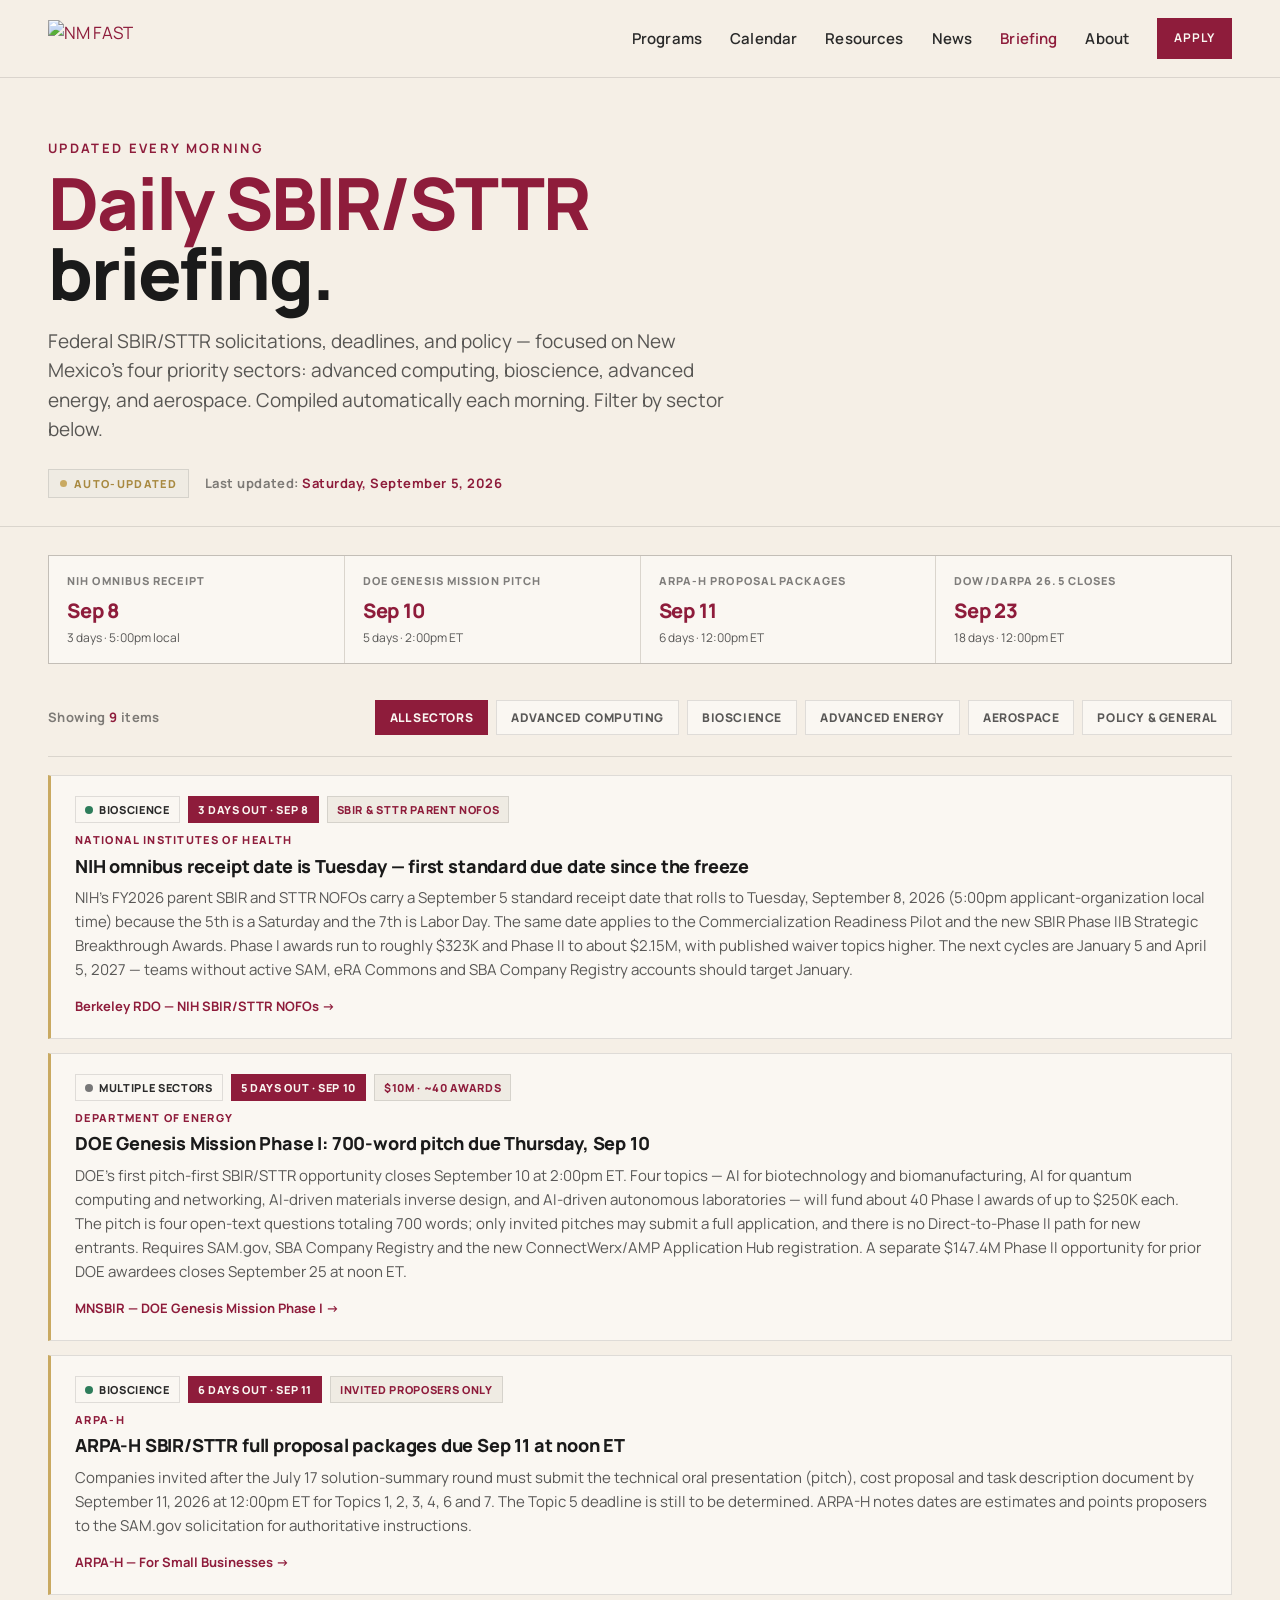
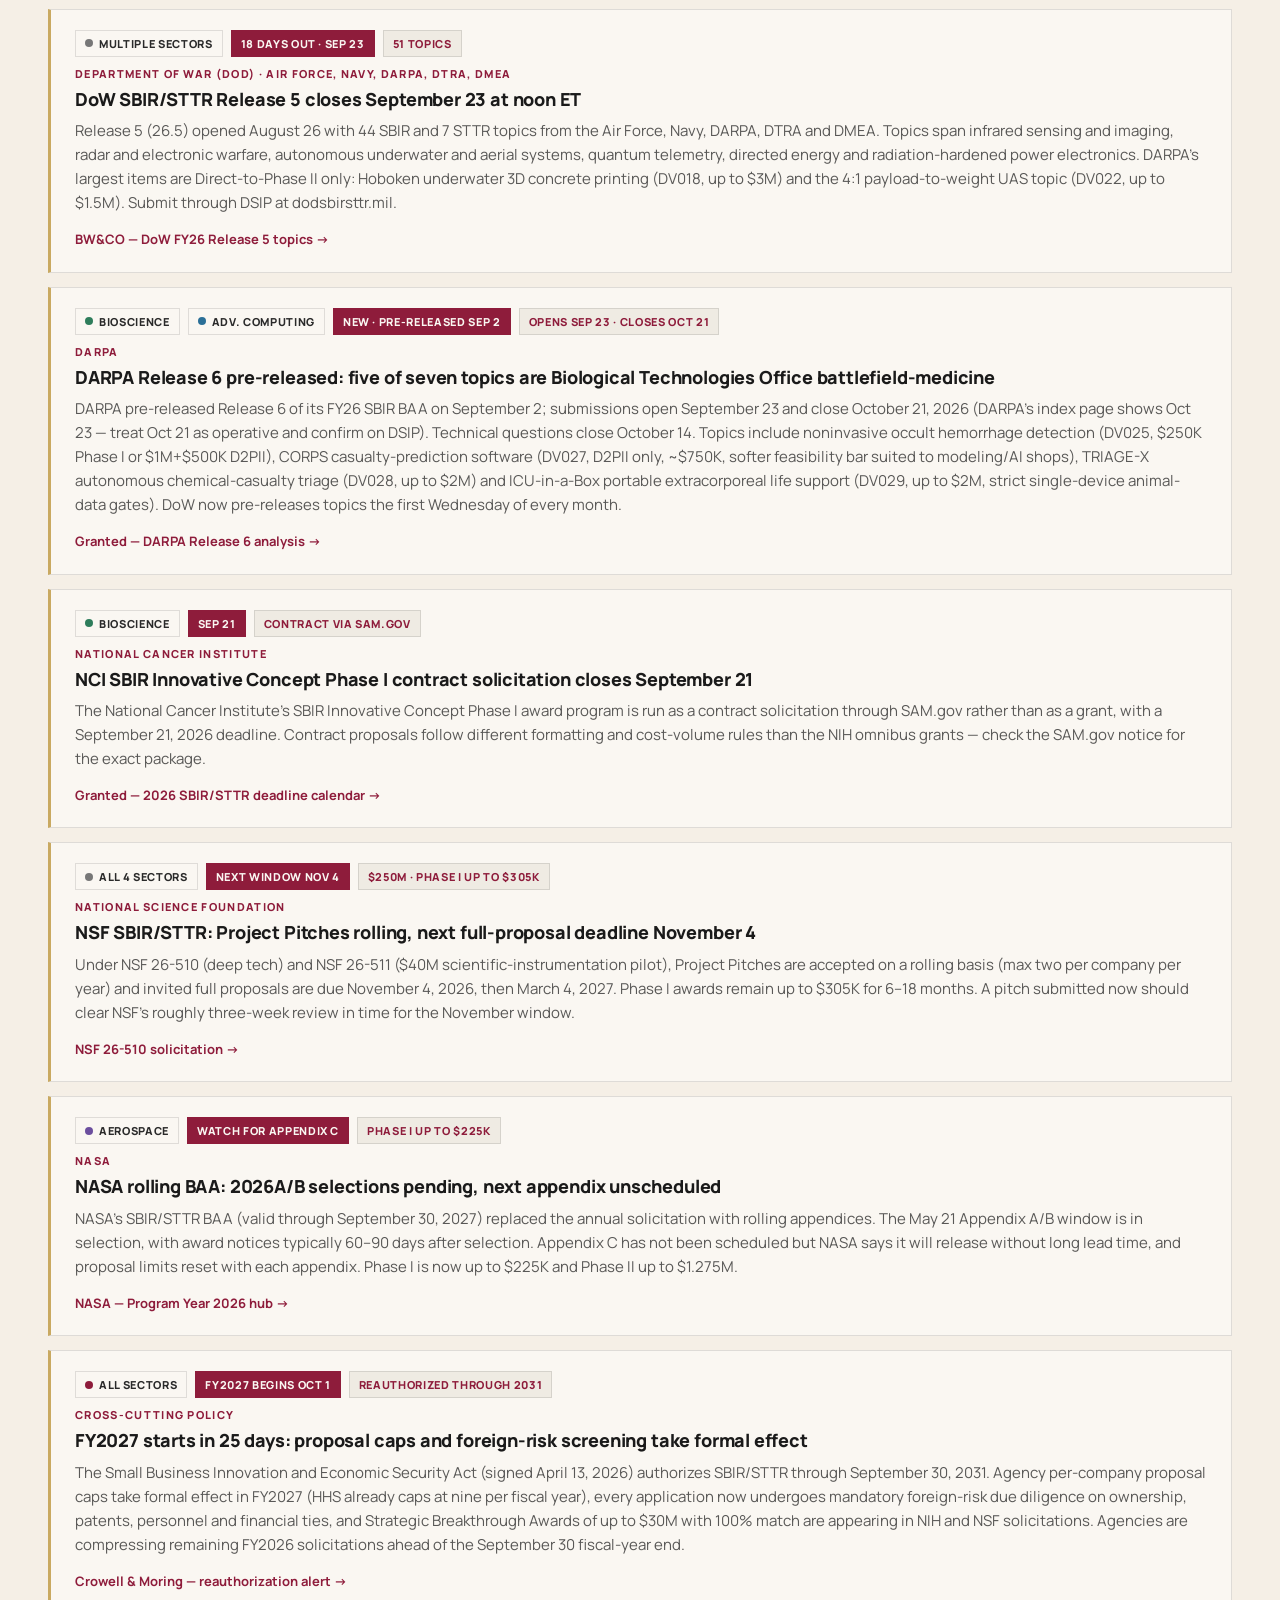
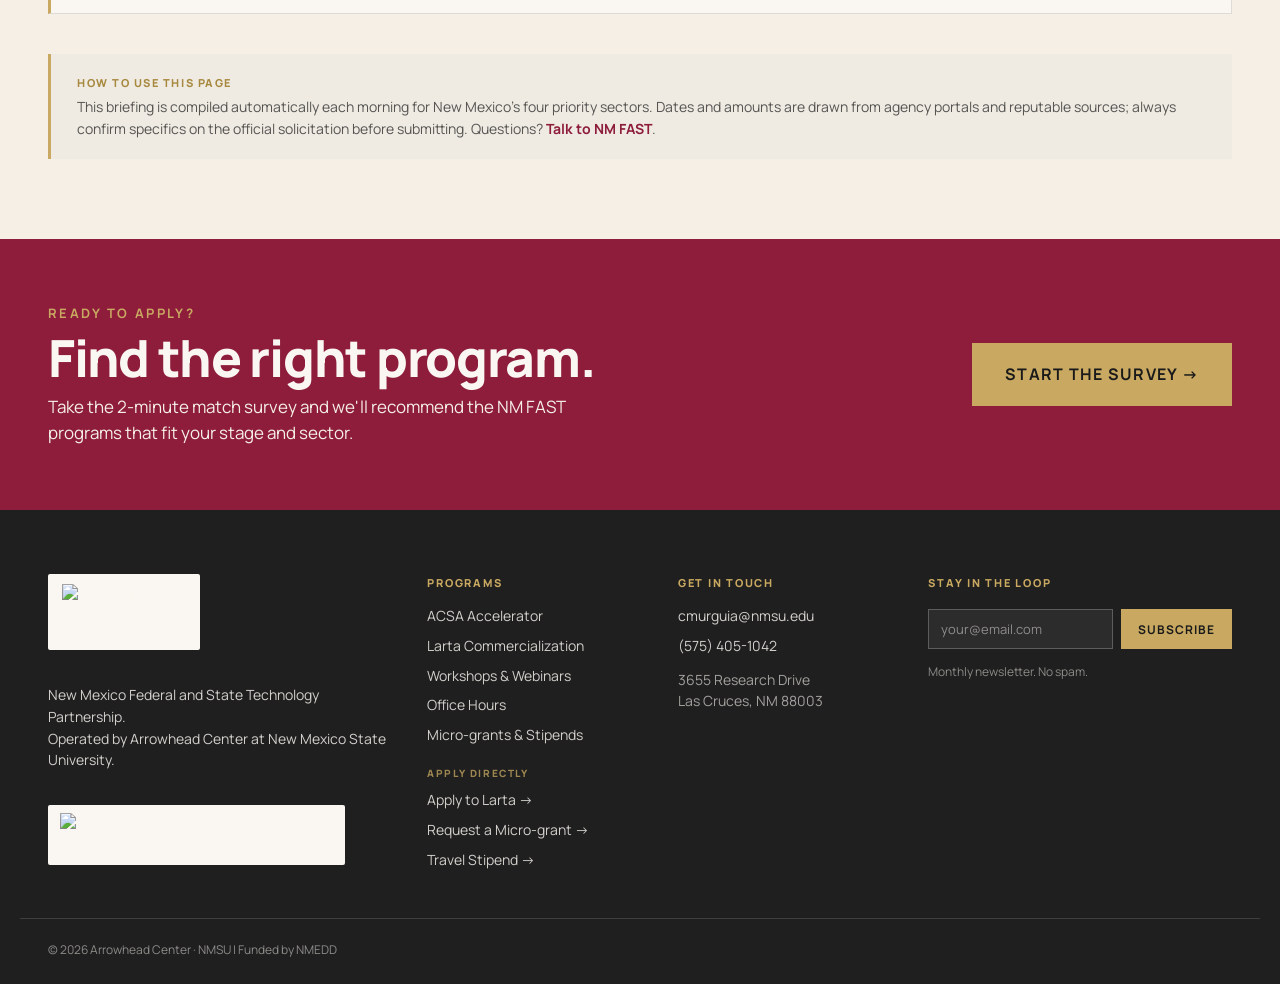
==== commit e13af7a1: "Daily SBIR/STTR briefing update — Saturday, September 5, 2026" ====
--- a/briefing.html
+++ b/briefing.html
@@ -94,7 +94,7 @@
     <p class="lead">Federal SBIR/STTR solicitations, deadlines, and policy — focused on New Mexico's four priority sectors: advanced computing, bioscience, advanced energy, and aerospace. Compiled automatically each morning. Filter by sector below.</p>
     <div class="brief-meta">
       <span class="brief-badge"><span class="dot"></span>Auto-updated</span>
-      <span class="brief-stamp">Last updated: <strong>Friday, September 4, 2026</strong></span>
+      <span class="brief-stamp">Last updated: <strong>Saturday, September 5, 2026</strong></span>
     </div>
   </div>
 </section>
@@ -105,10 +105,10 @@
   <!-- Deadline quick-glance (regenerated daily) -->
                                                                   <!-- DEADLINES-START -->
   <div class="deadline-strip">
-    <div class="deadline-cell"><div class="dl-label">NIH omnibus receipt</div><div class="dl-date">Sep 8</div><div class="dl-note">4 days &middot; 5:00pm local</div></div>
-    <div class="deadline-cell"><div class="dl-label">DOE Genesis Mission pitch</div><div class="dl-date">Sep 10</div><div class="dl-note">6 days &middot; 2:00pm ET</div></div>
-    <div class="deadline-cell"><div class="dl-label">ARPA-H proposal packages</div><div class="dl-date">Sep 11</div><div class="dl-note">7 days &middot; 12:00pm ET</div></div>
-    <div class="deadline-cell"><div class="dl-label">DoW/DARPA 26.5 closes</div><div class="dl-date">Sep 23</div><div class="dl-note">19 days &middot; 12:00pm ET</div></div>
+    <div class="deadline-cell"><div class="dl-label">NIH omnibus receipt</div><div class="dl-date">Sep 8</div><div class="dl-note">3 days &middot; 5:00pm local</div></div>
+    <div class="deadline-cell"><div class="dl-label">DOE Genesis Mission pitch</div><div class="dl-date">Sep 10</div><div class="dl-note">5 days &middot; 2:00pm ET</div></div>
+    <div class="deadline-cell"><div class="dl-label">ARPA-H proposal packages</div><div class="dl-date">Sep 11</div><div class="dl-note">6 days &middot; 12:00pm ET</div></div>
+    <div class="deadline-cell"><div class="dl-label">DoW/DARPA 26.5 closes</div><div class="dl-date">Sep 23</div><div class="dl-note">18 days &middot; 12:00pm ET</div></div>
   </div>
 <!-- DEADLINES-END -->
 
@@ -129,99 +129,75 @@
   <div id="brief-list" aria-live="polite">
                 <!-- CARDS-START -->
     <div class="brief-item" data-sectors="bioscience">
-      <div class="brief-tags"><span class="brief-tag sector s-bioscience">Bioscience</span><span class="brief-tag hot">4 days out &middot; Sep 8</span><span class="brief-tag">SBIR &amp; STTR parent NOFOs</span></div>
+      <div class="brief-tags"><span class="brief-tag sector s-bioscience">Bioscience</span><span class="brief-tag hot">3 days out &middot; Sep 8</span><span class="brief-tag">SBIR &amp; STTR parent NOFOs</span></div>
       <div class="bi-agency">National Institutes of Health</div>
-      <h3>NIH omnibus receipt date is Tuesday &mdash; the first standard due date since the freeze</h3>
-      <p>NIH&rsquo;s FY2026 parent SBIR and STTR solicitations carry a September 5 standard receipt date, which rolls to Tuesday, September 8, 2026 (5:00pm applicant local time) because the 5th is a Saturday ahead of Labor Day. The omnibus accepts Phase I, Phase II, Fast-Track and Direct-to-Phase II applications, plus the new congressionally mandated Phase IIB Strategic Breakthrough Award and Commercial Readiness Pilot. HHS now caps each small business at nine SBIR/STTR submissions per fiscal year across NIH, CDC and FDA. Teams without active SAM, eRA Commons and SBA Company Registry accounts should plan for the January 5 cycle instead.</p>
-      <a class="brief-src" href="https://minnesotasbir.org/federal-funding/nih-sbir-sttr-solicitations-fy26/" target="_blank" rel="noopener">MNSBIR &mdash; NIH FY26 solicitations</a>
+      <h3>NIH omnibus receipt date is Tuesday &mdash; first standard due date since the freeze</h3>
+      <p>NIH&rsquo;s FY2026 parent SBIR and STTR NOFOs carry a September 5 standard receipt date that rolls to Tuesday, September 8, 2026 (5:00pm applicant-organization local time) because the 5th is a Saturday and the 7th is Labor Day. The same date applies to the Commercialization Readiness Pilot and the new SBIR Phase IIB Strategic Breakthrough Awards. Phase I awards run to roughly $323K and Phase II to about $2.15M, with published waiver topics higher. The next cycles are January 5 and April 5, 2027 &mdash; teams without active SAM, eRA Commons and SBA Company Registry accounts should target January.</p>
+      <a class="brief-src" href="https://brdo.berkeley.edu/news/funding-opportunity-nih-releases-new-sbirsttr-nofos" target="_blank" rel="noopener">Berkeley RDO &mdash; NIH SBIR/STTR NOFOs</a>
     </div>
 
     <div class="brief-item" data-sectors="computing bioscience energy">
-      <div class="brief-tags"><span class="brief-tag sector s-multi">Multiple sectors</span><span class="brief-tag hot">6 days out &middot; Sep 10</span><span class="brief-tag">$10M &middot; ~40 awards</span></div>
-      <div class="bi-agency">Department of Energy &middot; Office of Technology Commercialization</div>
-      <h3>DOE Genesis Mission Phase I pitch closes September 10 &mdash; 700 words decide who gets to apply</h3>
-      <p>DOE&rsquo;s first Genesis Mission SBIR/STTR Phase I competition intends roughly 40 awards of up to $250,000 each ($10 million total, up to $44 million across project lifecycles) in four AI-for-science topics: scaling the biotechnology revolution, AI for quantum computing and networking, AI-enabled inverse materials design, and AI-driven autonomous laboratories. Applicants submit a four-question pitch (about 700 words) by September 10, 2026 at 2:00pm ET through the new ConnectWerx Application Hub; only accepted pitches are invited to a full application, up to three pitches per company. There is no Direct-to-Phase II lane for new DOE applicants, and the separate $147.4 million Phase II competition (due September 25) is limited to prior DOE awardees.</p>
-      <a class="brief-src" href="https://grantedai.com/blog/doe-genesis-mission-sbir-sttr-phase-i-10-million-40-awards-september-10-2026-pitch-first-250000-connectwerx-strategy" target="_blank" rel="noopener">Granted &mdash; DOE Genesis Mission Phase I analysis</a>
+      <div class="brief-tags"><span class="brief-tag sector s-multi">Multiple sectors</span><span class="brief-tag hot">5 days out &middot; Sep 10</span><span class="brief-tag">$10M &middot; ~40 awards</span></div>
+      <div class="bi-agency">Department of Energy</div>
+      <h3>DOE Genesis Mission Phase I: 700-word pitch due Thursday, Sep 10</h3>
+      <p>DOE&rsquo;s first pitch-first SBIR/STTR opportunity closes September 10 at 2:00pm ET. Four topics &mdash; AI for biotechnology and biomanufacturing, AI for quantum computing and networking, AI-driven materials inverse design, and AI-driven autonomous laboratories &mdash; will fund about 40 Phase I awards of up to $250K each. The pitch is four open-text questions totaling 700 words; only invited pitches may submit a full application, and there is no Direct-to-Phase II path for new entrants. Requires SAM.gov, SBA Company Registry and the new ConnectWerx/AMP Application Hub registration. A separate $147.4M Phase II opportunity for prior DOE awardees closes September 25 at noon ET.</p>
+      <a class="brief-src" href="https://minnesotasbir.org/federal-funding/doe-opens-fy2026-genesis-mission-sbir-sttr-phase-i-opportunity-under-new-pitch-first-process/" target="_blank" rel="noopener">MNSBIR &mdash; DOE Genesis Mission Phase I</a>
     </div>
 
     <div class="brief-item" data-sectors="bioscience">
-      <div class="brief-tags"><span class="brief-tag sector s-bioscience">Bioscience</span><span class="brief-tag hot">7 days out &middot; Sep 11</span><span class="brief-tag">Invited proposers only</span></div>
+      <div class="brief-tags"><span class="brief-tag sector s-bioscience">Bioscience</span><span class="brief-tag hot">6 days out &middot; Sep 11</span><span class="brief-tag">Invited proposers only</span></div>
       <div class="bi-agency">ARPA-H</div>
-      <h3>ARPA-H full proposal packages due September 11 for Topics 1&ndash;4, 6 and 7</h3>
-      <p>Invited small businesses must deliver the technical oral presentation (pitch), cost proposal and task description document by September 11, 2026 at 12:00pm ET. This is stage two of ARPA-H&rsquo;s two-step process; solution summaries closed July 17, so only teams that received an invitation can participate. The Topic 5 deadline is still to be determined, and ARPA-H notes dates are estimates subject to change on the posted solicitation.</p>
+      <h3>ARPA-H SBIR/STTR full proposal packages due Sep 11 at noon ET</h3>
+      <p>Companies invited after the July 17 solution-summary round must submit the technical oral presentation (pitch), cost proposal and task description document by September 11, 2026 at 12:00pm ET for Topics 1, 2, 3, 4, 6 and 7. The Topic 5 deadline is still to be determined. ARPA-H notes dates are estimates and points proposers to the SAM.gov solicitation for authoritative instructions.</p>
       <a class="brief-src" href="https://arpa-h.gov/explore-funding/sbir" target="_blank" rel="noopener">ARPA-H &mdash; For Small Businesses</a>
     </div>
 
-    <div class="brief-item" data-sectors="computing aerospace energy bioscience">
-      <div class="brief-tags"><span class="brief-tag sector s-multi">All 4 sectors</span><span class="brief-tag hot">19 days out &middot; Sep 23</span><span class="brief-tag">51 topics</span></div>
-      <div class="bi-agency">Department of War &middot; Air Force, Navy, DARPA, DTRA, DMEA</div>
-      <h3>DoW 26.5 closes September 23 at noon ET &mdash; 51 topics spanning rad-hard space power, quantum telemetry, AI and fuel cells</h3>
-      <p>Release 5 opened August 26 and closes September 23, 2026 at 12:00pm ET on DSIP. The 44 SBIR and 7 STTR topics include Air Force Direct-to-Phase II work on high-voltage radiation-hardened power switches for space power and propulsion, brain-inspired low-SWaP AI, an ultra-sensitive quantum telemetry receiver, directed-energy fine tracking, Navy flexible and modular fuel cells for UAS, multi-core sensor-fusion processing, DARPA&rsquo;s species-agnostic cell culture platform and a $1.5M Direct-to-Phase II for ultra-high payload-to-weight UAS subsystems. Phase I awards generally run $100K&ndash;$315K, with several Direct-to-Phase II topics up to $2M&ndash;$3M.</p>
-      <a class="brief-src" href="https://www.bwcoconsulting.com/programs/dow-sbir-sttr-release-5" target="_blank" rel="noopener">Release 5 topic summary</a>
-    </div>
-
-    <div class="brief-item" data-sectors="bioscience aerospace">
-      <div class="brief-tags"><span class="brief-tag sector s-bioscience">Bioscience</span><span class="brief-tag sector s-aerospace">Aerospace</span><span class="brief-tag hot">New &middot; pre-released Sep 2</span><span class="brief-tag">Closes Oct 21</span></div>
-      <div class="bi-agency">DARPA &middot; Biological Technologies Office</div>
-      <h3>DARPA Release 6 is out: five of seven topics are battlefield medicine, with about $7M on the table</h3>
-      <p>DARPA pre-released FY26 SBIR Release 6 on September 2, 2026; topics open September 23 and close October 21 (DARPA&rsquo;s index page shows October 23 &mdash; treat the 21st as operative and confirm on DSIP). Technical questions close October 14. Four BTO topics form one prolonged-field-care stack: noninvasive occult hemorrhage detection (DV025, $250K Phase I or $1M Direct-to-Phase II plus $500K option), casualty-stream prediction software CORPS (DV027, Direct-to-Phase II only, softest feasibility bar), autonomous triage under chemical contamination TRIAGE-X (DV028, up to $2M) and a portable ECLS device ICU-in-a-Box (DV029, up to $2M, single-device architecture required). One topic comes from the Tactical Technology Office.</p>
+    <div class="brief-item" data-sectors="computing aerospace energy">
+      <div class="brief-tags"><span class="brief-tag sector s-multi">Multiple sectors</span><span class="brief-tag hot">18 days out &middot; Sep 23</span><span class="brief-tag">51 topics</span></div>
+      <div class="bi-agency">Department of War (DoD) &middot; Air Force, Navy, DARPA, DTRA, DMEA</div>
+      <h3>DoW SBIR/STTR Release 5 closes September 23 at noon ET</h3>
+      <p>Release 5 (26.5) opened August 26 with 44 SBIR and 7 STTR topics from the Air Force, Navy, DARPA, DTRA and DMEA. Topics span infrared sensing and imaging, radar and electronic warfare, autonomous underwater and aerial systems, quantum telemetry, directed energy and radiation-hardened power electronics. DARPA&rsquo;s largest items are Direct-to-Phase II only: Hoboken underwater 3D concrete printing (DV018, up to $3M) and the 4:1 payload-to-weight UAS topic (DV022, up to $1.5M). Submit through DSIP at dodsbirsttr.mil.</p>
+      <a class="brief-src" href="https://www.bwcoconsulting.com/programs/dow-sbir-sttr-release-5" target="_blank" rel="noopener">BW&amp;CO &mdash; DoW FY26 Release 5 topics</a>
+    </div>
+
+    <div class="brief-item" data-sectors="bioscience computing">
+      <div class="brief-tags"><span class="brief-tag sector s-bioscience">Bioscience</span><span class="brief-tag sector s-computing">Adv. Computing</span><span class="brief-tag hot">New &middot; pre-released Sep 2</span><span class="brief-tag">Opens Sep 23 &middot; closes Oct 21</span></div>
+      <div class="bi-agency">DARPA</div>
+      <h3>DARPA Release 6 pre-released: five of seven topics are Biological Technologies Office battlefield-medicine</h3>
+      <p>DARPA pre-released Release 6 of its FY26 SBIR BAA on September 2; submissions open September 23 and close October 21, 2026 (DARPA&rsquo;s index page shows Oct 23 &mdash; treat Oct 21 as operative and confirm on DSIP). Technical questions close October 14. Topics include noninvasive occult hemorrhage detection (DV025, $250K Phase I or $1M+$500K D2PII), CORPS casualty-prediction software (DV027, D2PII only, ~$750K, softer feasibility bar suited to modeling/AI shops), TRIAGE-X autonomous chemical-casualty triage (DV028, up to $2M) and ICU-in-a-Box portable extracorporeal life support (DV029, up to $2M, strict single-device animal-data gates). DoW now pre-releases topics the first Wednesday of every month.</p>
       <a class="brief-src" href="https://grantedai.com/blog/darpa-sbir-release-6-september-2-2026-pre-release-bto-battlefield-medicine-occult-hemorrhage-corps-triage-x-icu-in-a-box-october-21-deadline-strategy" target="_blank" rel="noopener">Granted &mdash; DARPA Release 6 analysis</a>
     </div>
 
     <div class="brief-item" data-sectors="bioscience">
-      <div class="brief-tags"><span class="brief-tag sector s-bioscience">Bioscience</span><span class="brief-tag hot">17 days out &middot; Sep 21</span><span class="brief-tag">Contract via SAM.gov</span></div>
+      <div class="brief-tags"><span class="brief-tag sector s-bioscience">Bioscience</span><span class="brief-tag hot">Sep 21</span><span class="brief-tag">Contract via SAM.gov</span></div>
       <div class="bi-agency">National Cancer Institute</div>
-      <h3>NCI SBIR Innovative Concept Phase I award closes September 21 &mdash; a contract, not a grant</h3>
-      <p>NCI&rsquo;s Innovative Concept Phase I program is run as a contract solicitation through SAM.gov rather than through the NIH grant omnibus, so it follows federal contracting rules and its own submission portal. Proposals are due September 21, 2026. Cancer-focused New Mexico bioscience firms that miss the September 8 omnibus have this second NCI door before the end of the fiscal year.</p>
+      <h3>NCI SBIR Innovative Concept Phase I contract solicitation closes September 21</h3>
+      <p>The National Cancer Institute&rsquo;s SBIR Innovative Concept Phase I award program is run as a contract solicitation through SAM.gov rather than as a grant, with a September 21, 2026 deadline. Contract proposals follow different formatting and cost-volume rules than the NIH omnibus grants &mdash; check the SAM.gov notice for the exact package.</p>
       <a class="brief-src" href="https://grantedai.com/blog/sbir-sttr-deadlines-calendar-2026" target="_blank" rel="noopener">Granted &mdash; 2026 SBIR/STTR deadline calendar</a>
     </div>
 
-    <div class="brief-item" data-sectors="energy">
-      <div class="brief-tags"><span class="brief-tag sector s-energy">Advanced Energy</span><span class="brief-tag hot">21 days out &middot; Sep 25</span><span class="brief-tag">Prior DOE awardees only</span></div>
-      <div class="bi-agency">Department of Energy</div>
-      <h3>DOE&rsquo;s $147.4M Phase II competition is due September 25 &mdash; and it is closed to newcomers</h3>
-      <p>Alongside the $10M Genesis Mission Phase I, DOE is running a $147.4 million Phase II competition with a September 25, 2026 deadline restricted to companies that already hold a DOE SBIR/STTR award. DOE has signaled a second Phase I release for fall 2026 and its traditional broad topic-based Phase I FOA has not yet posted; the Phase I Letter of Intent has been replaced by the pitch process. New Mexico energy firms without a DOE award history should prepare Phase I pitches for the fall window.</p>
-      <a class="brief-src" href="https://www.energy.gov/cmei/ammto/small-business-innovation-research-sbir-and-small-business-technology-transfer-sttr" target="_blank" rel="noopener">DOE SBIR/STTR program page</a>
-    </div>
-
-    <div class="brief-item" data-sectors="aerospace computing">
-      <div class="brief-tags"><span class="brief-tag sector s-aerospace">Aerospace</span><span class="brief-tag sector s-computing">Adv. Computing</span><span class="brief-tag hot">Opens Sep 23</span><span class="brief-tag">Closes Oct 21</span></div>
-      <div class="bi-agency">SpaceWERX &middot; AFWERX</div>
-      <h3>SpaceWERX &ldquo;Cyberspace Warfare for Space&rdquo; topic opens September 23 in the next DoW cycle</h3>
-      <p>SpaceWERX topic DAF26BX06-DV512 opens September 23, 2026 and closes October 21 on DSIP as part of DoW Release 6. AFWERX and SpaceWERX now run on the monthly first-Wednesday pre-release cadence with one-month submission windows, while the AFWERX Open Topic track accepts proposals continuously. Space-cyber and resilient-computing firms should use the pre-release window to contact topic authors before the Q&amp;A period closes.</p>
-      <a class="brief-src" href="https://www.bwcoconsulting.com/fod/spacewerx-sbir-daf26bx06-dv512-cyberspace-warfare-for-space" target="_blank" rel="noopener">SpaceWERX DV512 topic summary</a>
-    </div>
-
     <div class="brief-item" data-sectors="computing bioscience energy aerospace">
-      <div class="brief-tags"><span class="brief-tag sector s-multi">All 4 sectors</span><span class="brief-tag hot">Nov 4 full proposals</span><span class="brief-tag">Up to $305K Phase I</span></div>
-      <div class="bi-agency">National Science Foundation &middot; America&rsquo;s Seed Fund</div>
-      <h3>NSF&rsquo;s next Phase I window is November 4 &mdash; submit the Project Pitch now</h3>
-      <p>Under NSF 26-510, full Phase I proposals are due November 4, 2026 and March 4, 2027 (5:00pm local), but a Project Pitch must be submitted and invited first; NSF reviews pitches in about three weeks and caps companies at two pitches per year. Phase I awards run up to $305,000 and Phase II up to $1.25 million over two years, with a parallel NSF 26-511 pilot for scientific instrumentation on the same schedule. The $250M relaunch covers advanced computing, AI, quantum, biotech, clean energy, semiconductors and space technology.</p>
+      <div class="brief-tags"><span class="brief-tag sector s-multi">All 4 sectors</span><span class="brief-tag hot">Next window Nov 4</span><span class="brief-tag">$250M &middot; Phase I up to $305K</span></div>
+      <div class="bi-agency">National Science Foundation</div>
+      <h3>NSF SBIR/STTR: Project Pitches rolling, next full-proposal deadline November 4</h3>
+      <p>Under NSF 26-510 (deep tech) and NSF 26-511 ($40M scientific-instrumentation pilot), Project Pitches are accepted on a rolling basis (max two per company per year) and invited full proposals are due November 4, 2026, then March 4, 2027. Phase I awards remain up to $305K for 6&ndash;18 months. A pitch submitted now should clear NSF&rsquo;s roughly three-week review in time for the November window.</p>
       <a class="brief-src" href="https://www.nsf.gov/funding/opportunities/small-business-innovation-research-small-business-technology/nsf26-510/solicitation" target="_blank" rel="noopener">NSF 26-510 solicitation</a>
     </div>
 
     <div class="brief-item" data-sectors="aerospace">
-      <div class="brief-tags"><span class="brief-tag sector s-aerospace">Aerospace</span><span class="brief-tag hot">Rolling BAA</span><span class="brief-tag">Phase I up to $225K</span></div>
+      <div class="brief-tags"><span class="brief-tag sector s-aerospace">Aerospace</span><span class="brief-tag hot">Watch for Appendix C</span><span class="brief-tag">Phase I up to $225K</span></div>
       <div class="bi-agency">NASA</div>
-      <h3>NASA&rsquo;s SBIR/STTR BAA stays open through September 2027 &mdash; watch for the next appendix</h3>
-      <p>NASA replaced its single annual solicitation with a Broad Agency Announcement released April 17, 2026 and valid through September 30, 2027, issuing subtopic appendices on a rolling basis. The first three appendices (2026A SBIR, 2026B SBIR, 2026B STTR) closed May 21; award ceilings rose 50% to $225,000 for Phase I and $1,275,000 for Phase II. No new appendix deadline is posted yet &mdash; New Mexico space firms should monitor the Program Year 2026 hub for the next drop.</p>
-      <a class="brief-src" href="https://www.nasa.gov/sbir_sttr/nasa-sbir-sttr-program-program-year-2026-information-hub/" target="_blank" rel="noopener">NASA SBIR/STTR Program Year 2026 hub</a>
+      <h3>NASA rolling BAA: 2026A/B selections pending, next appendix unscheduled</h3>
+      <p>NASA&rsquo;s SBIR/STTR BAA (valid through September 30, 2027) replaced the annual solicitation with rolling appendices. The May 21 Appendix A/B window is in selection, with award notices typically 60&ndash;90 days after selection. Appendix C has not been scheduled but NASA says it will release without long lead time, and proposal limits reset with each appendix. Phase I is now up to $225K and Phase II up to $1.275M.</p>
+      <a class="brief-src" href="https://www.nasa.gov/sbir_sttr/nasa-sbir-sttr-program-program-year-2026-information-hub/" target="_blank" rel="noopener">NASA &mdash; Program Year 2026 hub</a>
     </div>
 
     <div class="brief-item" data-sectors="all policy">
-      <div class="brief-tags"><span class="brief-tag sector s-policy">All sectors</span><span class="brief-tag hot">Effective FY2027 &middot; Oct 1</span><span class="brief-tag">Proposal caps</span></div>
-      <div class="bi-agency">SBA &amp; federal agencies</div>
-      <h3>Agency proposal caps take effect with FY2027 on October 1 &mdash; plan submissions selectively</h3>
-      <p>Under the Small Business Innovation and Economic Security Act (S. 3971, signed April 13, 2026), agencies must set their own limits on how many Phase I and certain Phase II proposals a single company can submit, on a per-year, per-solicitation or per-topic basis, beginning in FY2027. HHS has already moved to nine submissions per business per fiscal year. The law also created Strategic Breakthrough Awards up to $30 million, expanded foreign-risk screening, and allows agencies to carry unobligated FY2026 funds into FY2027.</p>
+      <div class="brief-tags"><span class="brief-tag sector s-policy">All sectors</span><span class="brief-tag hot">FY2027 begins Oct 1</span><span class="brief-tag">Reauthorized through 2031</span></div>
+      <div class="bi-agency">Cross-cutting policy</div>
+      <h3>FY2027 starts in 25 days: proposal caps and foreign-risk screening take formal effect</h3>
+      <p>The Small Business Innovation and Economic Security Act (signed April 13, 2026) authorizes SBIR/STTR through September 30, 2031. Agency per-company proposal caps take formal effect in FY2027 (HHS already caps at nine per fiscal year), every application now undergoes mandatory foreign-risk due diligence on ownership, patents, personnel and financial ties, and Strategic Breakthrough Awards of up to $30M with 100% match are appearing in NIH and NSF solicitations. Agencies are compressing remaining FY2026 solicitations ahead of the September 30 fiscal-year end.</p>
       <a class="brief-src" href="https://www.crowell.com/en/insights/client-alerts/sbirsttr-programs-reauthorized-after-six-month-lapse" target="_blank" rel="noopener">Crowell &amp; Moring &mdash; reauthorization alert</a>
-    </div>
-
-    <div class="brief-item" data-sectors="all policy">
-      <div class="brief-tags"><span class="brief-tag sector s-policy">All sectors</span><span class="brief-tag hot">Authorized through Sep 30, 2031</span><span class="brief-tag">Background</span></div>
-      <div class="bi-agency">Congress &middot; S. 3971</div>
-      <h3>Reauthorization background: SBIR/STTR run through 2031 after a six-month lapse</h3>
-      <p>The programs lapsed October 1, 2025 and were restored when the Senate passed S. 3971 unanimously on March 3, the House approved it 345&ndash;41 on March 17, and the President signed it April 13, 2026. Agencies are now compressing solicitations before the fiscal year ends September 30, which is why deadlines are stacking up in September and October.</p>
-      <a class="brief-src" href="https://www.csis.org/analysis/sbir-and-sttr-reauthorization-and-future-small-business-innovation" target="_blank" rel="noopener">CSIS analysis</a>
     </div>
 <!-- CARDS-END -->
   </div>
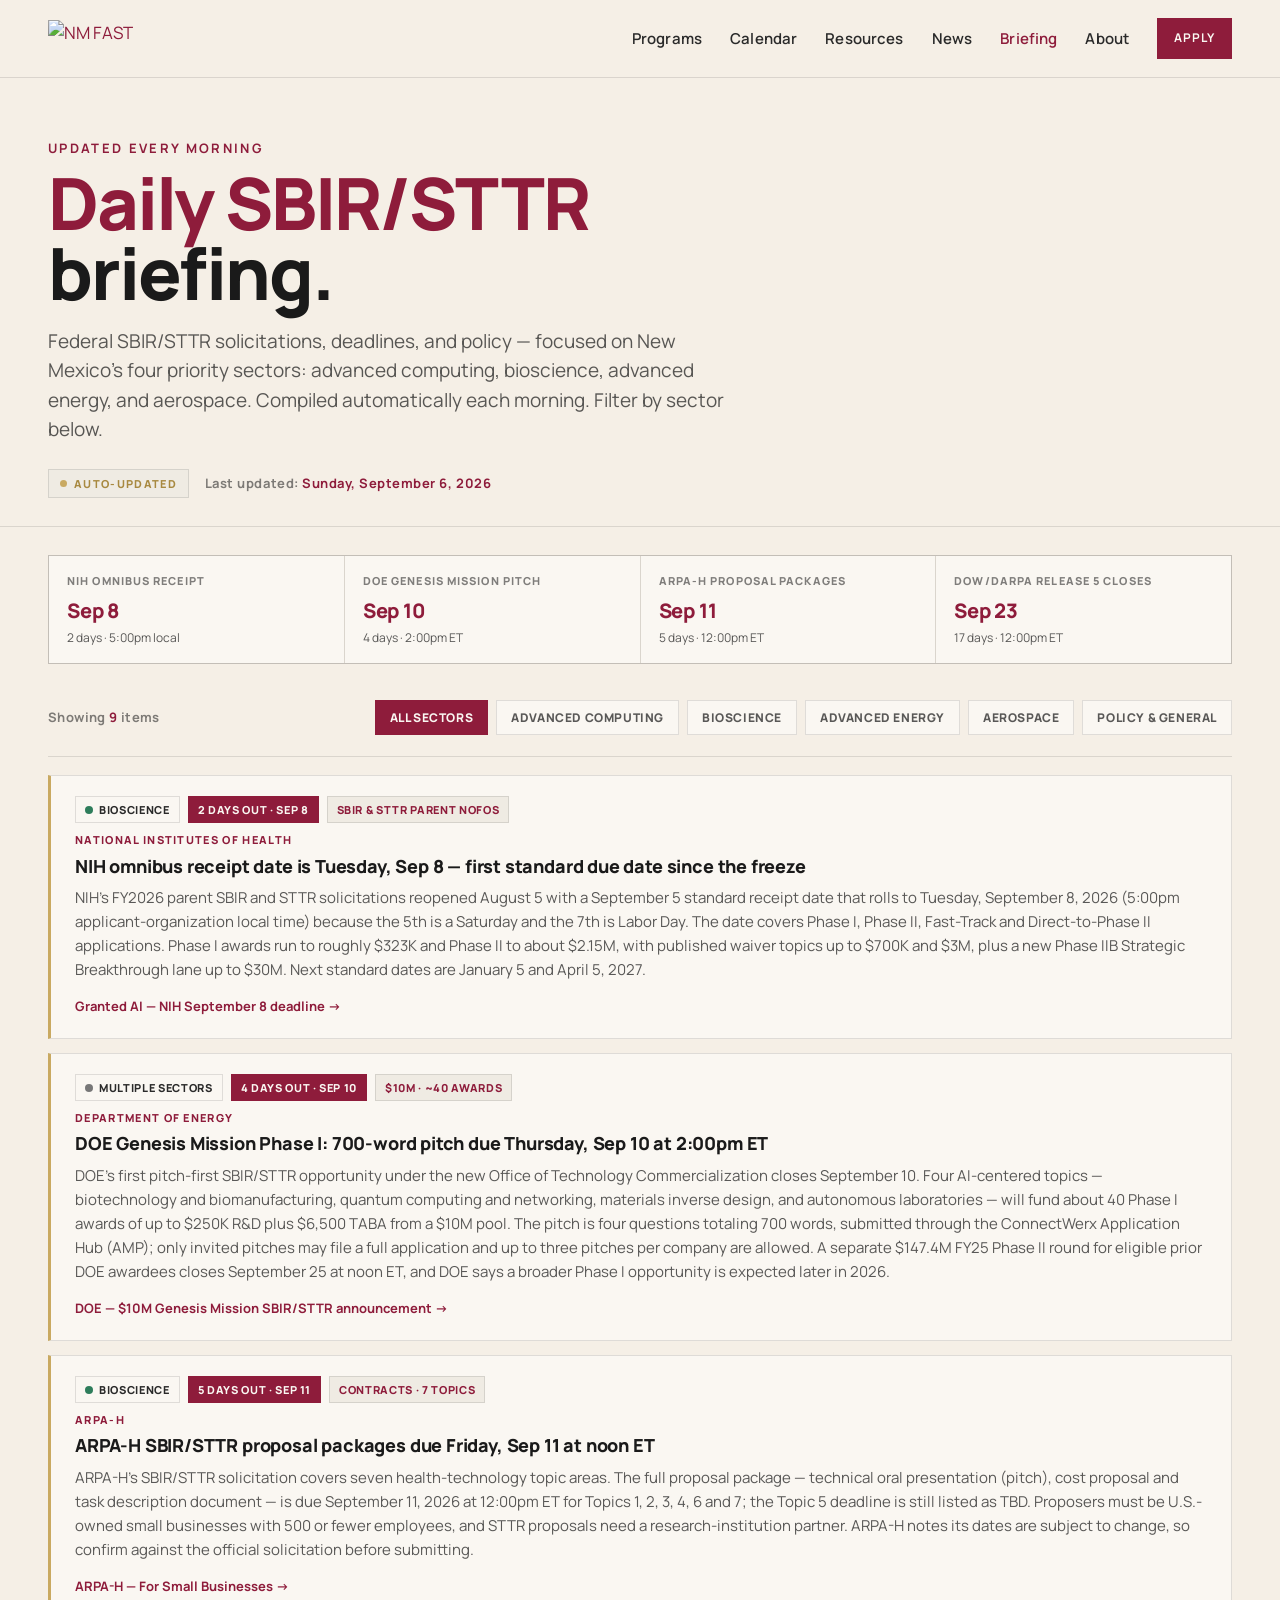
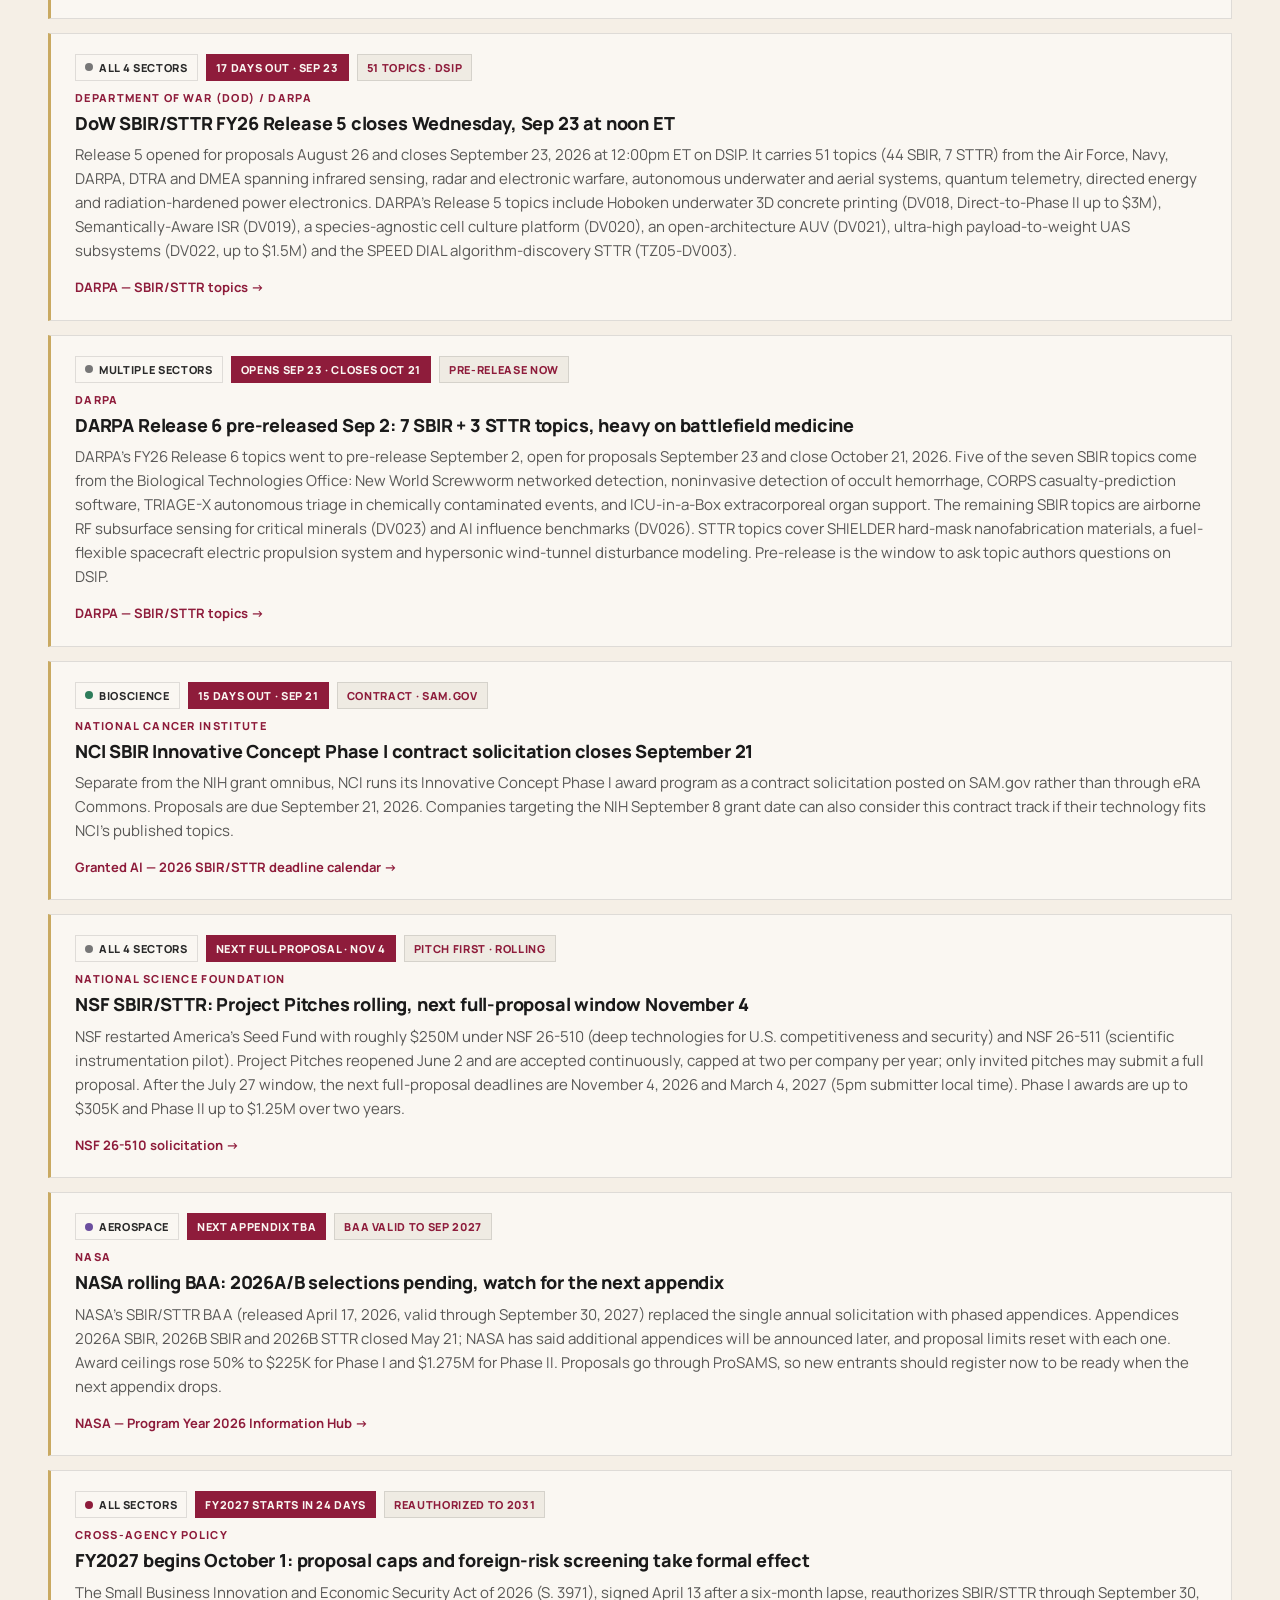
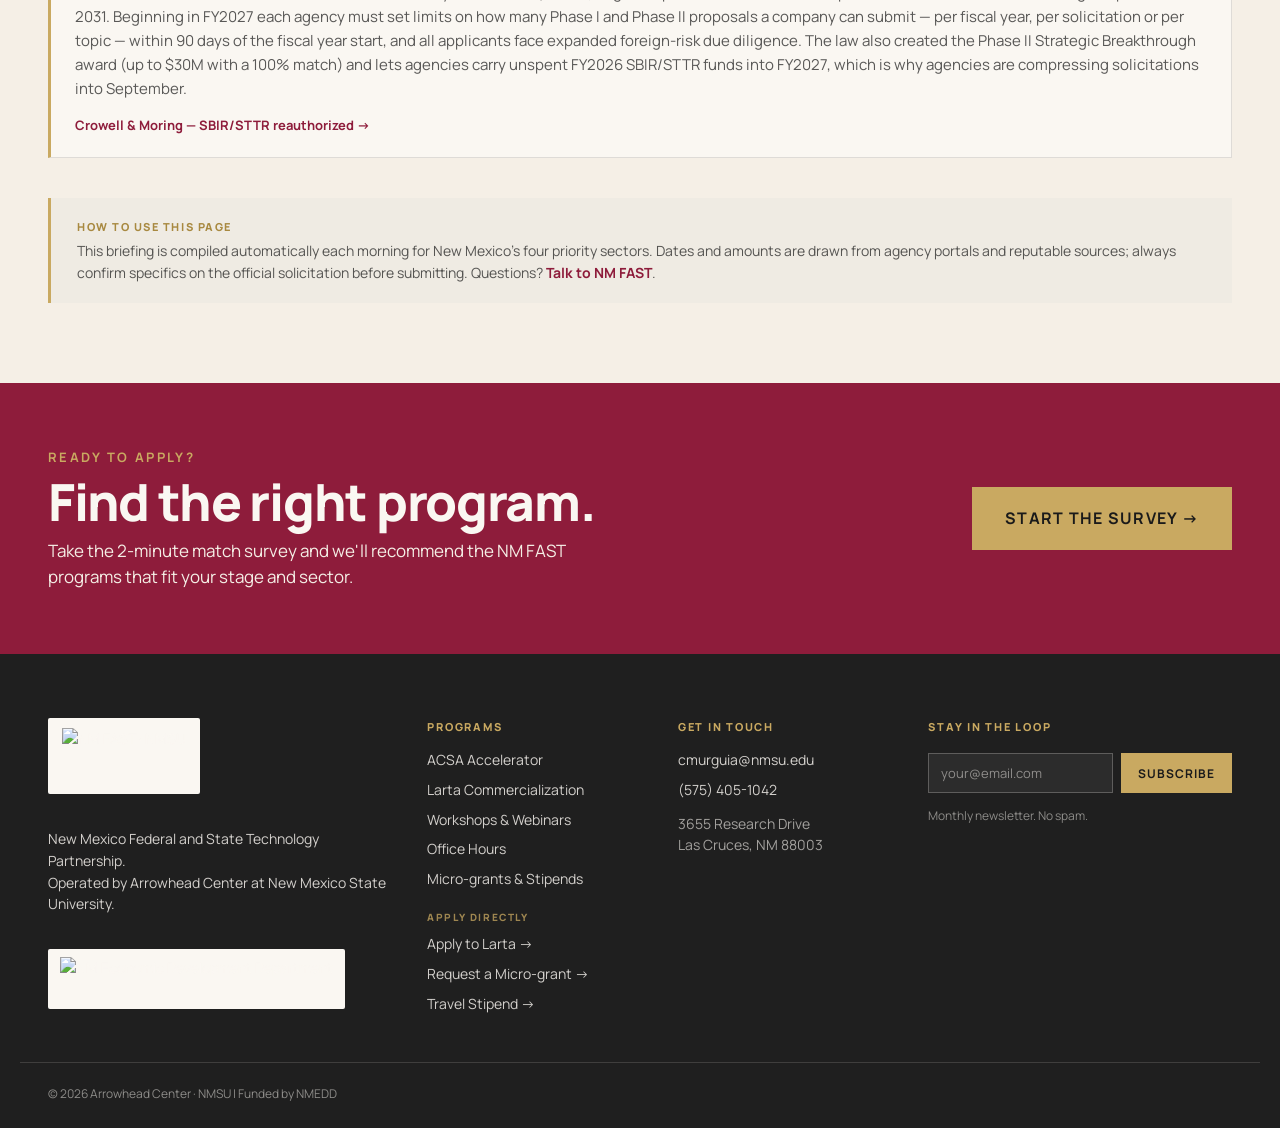
==== commit eb411f60: "Daily SBIR/STTR briefing update — Sunday, September 6, 2026" ====
--- a/briefing.html
+++ b/briefing.html
@@ -94,7 +94,7 @@
     <p class="lead">Federal SBIR/STTR solicitations, deadlines, and policy — focused on New Mexico's four priority sectors: advanced computing, bioscience, advanced energy, and aerospace. Compiled automatically each morning. Filter by sector below.</p>
     <div class="brief-meta">
       <span class="brief-badge"><span class="dot"></span>Auto-updated</span>
-      <span class="brief-stamp">Last updated: <strong>Saturday, September 5, 2026</strong></span>
+      <span class="brief-stamp">Last updated: <strong>Sunday, September 6, 2026</strong></span>
     </div>
   </div>
 </section>
@@ -105,10 +105,10 @@
   <!-- Deadline quick-glance (regenerated daily) -->
                                                                   <!-- DEADLINES-START -->
   <div class="deadline-strip">
-    <div class="deadline-cell"><div class="dl-label">NIH omnibus receipt</div><div class="dl-date">Sep 8</div><div class="dl-note">3 days &middot; 5:00pm local</div></div>
-    <div class="deadline-cell"><div class="dl-label">DOE Genesis Mission pitch</div><div class="dl-date">Sep 10</div><div class="dl-note">5 days &middot; 2:00pm ET</div></div>
-    <div class="deadline-cell"><div class="dl-label">ARPA-H proposal packages</div><div class="dl-date">Sep 11</div><div class="dl-note">6 days &middot; 12:00pm ET</div></div>
-    <div class="deadline-cell"><div class="dl-label">DoW/DARPA 26.5 closes</div><div class="dl-date">Sep 23</div><div class="dl-note">18 days &middot; 12:00pm ET</div></div>
+    <div class="deadline-cell"><div class="dl-label">NIH omnibus receipt</div><div class="dl-date">Sep 8</div><div class="dl-note">2 days &middot; 5:00pm local</div></div>
+    <div class="deadline-cell"><div class="dl-label">DOE Genesis Mission pitch</div><div class="dl-date">Sep 10</div><div class="dl-note">4 days &middot; 2:00pm ET</div></div>
+    <div class="deadline-cell"><div class="dl-label">ARPA-H proposal packages</div><div class="dl-date">Sep 11</div><div class="dl-note">5 days &middot; 12:00pm ET</div></div>
+    <div class="deadline-cell"><div class="dl-label">DoW/DARPA Release 5 closes</div><div class="dl-date">Sep 23</div><div class="dl-note">17 days &middot; 12:00pm ET</div></div>
   </div>
 <!-- DEADLINES-END -->
 
@@ -129,75 +129,75 @@
   <div id="brief-list" aria-live="polite">
                 <!-- CARDS-START -->
     <div class="brief-item" data-sectors="bioscience">
-      <div class="brief-tags"><span class="brief-tag sector s-bioscience">Bioscience</span><span class="brief-tag hot">3 days out &middot; Sep 8</span><span class="brief-tag">SBIR &amp; STTR parent NOFOs</span></div>
+      <div class="brief-tags"><span class="brief-tag sector s-bioscience">Bioscience</span><span class="brief-tag hot">2 days out &middot; Sep 8</span><span class="brief-tag">SBIR &amp; STTR parent NOFOs</span></div>
       <div class="bi-agency">National Institutes of Health</div>
-      <h3>NIH omnibus receipt date is Tuesday &mdash; first standard due date since the freeze</h3>
-      <p>NIH&rsquo;s FY2026 parent SBIR and STTR NOFOs carry a September 5 standard receipt date that rolls to Tuesday, September 8, 2026 (5:00pm applicant-organization local time) because the 5th is a Saturday and the 7th is Labor Day. The same date applies to the Commercialization Readiness Pilot and the new SBIR Phase IIB Strategic Breakthrough Awards. Phase I awards run to roughly $323K and Phase II to about $2.15M, with published waiver topics higher. The next cycles are January 5 and April 5, 2027 &mdash; teams without active SAM, eRA Commons and SBA Company Registry accounts should target January.</p>
-      <a class="brief-src" href="https://brdo.berkeley.edu/news/funding-opportunity-nih-releases-new-sbirsttr-nofos" target="_blank" rel="noopener">Berkeley RDO &mdash; NIH SBIR/STTR NOFOs</a>
+      <h3>NIH omnibus receipt date is Tuesday, Sep 8 &mdash; first standard due date since the freeze</h3>
+      <p>NIH&rsquo;s FY2026 parent SBIR and STTR solicitations reopened August 5 with a September 5 standard receipt date that rolls to Tuesday, September 8, 2026 (5:00pm applicant-organization local time) because the 5th is a Saturday and the 7th is Labor Day. The date covers Phase I, Phase II, Fast-Track and Direct-to-Phase II applications. Phase I awards run to roughly $323K and Phase II to about $2.15M, with published waiver topics up to $700K and $3M, plus a new Phase IIB Strategic Breakthrough lane up to $30M. Next standard dates are January 5 and April 5, 2027.</p>
+      <a class="brief-src" href="https://grantedai.com/blog/nih-sbir-sttr-fy26-omnibus-reset-september-8-deadline-direct-to-phase-ii-sttr-launch-strategy" target="_blank" rel="noopener">Granted AI &mdash; NIH September 8 deadline</a>
     </div>
 
     <div class="brief-item" data-sectors="computing bioscience energy">
-      <div class="brief-tags"><span class="brief-tag sector s-multi">Multiple sectors</span><span class="brief-tag hot">5 days out &middot; Sep 10</span><span class="brief-tag">$10M &middot; ~40 awards</span></div>
+      <div class="brief-tags"><span class="brief-tag sector s-multi">Multiple sectors</span><span class="brief-tag hot">4 days out &middot; Sep 10</span><span class="brief-tag">$10M &middot; ~40 awards</span></div>
       <div class="bi-agency">Department of Energy</div>
-      <h3>DOE Genesis Mission Phase I: 700-word pitch due Thursday, Sep 10</h3>
-      <p>DOE&rsquo;s first pitch-first SBIR/STTR opportunity closes September 10 at 2:00pm ET. Four topics &mdash; AI for biotechnology and biomanufacturing, AI for quantum computing and networking, AI-driven materials inverse design, and AI-driven autonomous laboratories &mdash; will fund about 40 Phase I awards of up to $250K each. The pitch is four open-text questions totaling 700 words; only invited pitches may submit a full application, and there is no Direct-to-Phase II path for new entrants. Requires SAM.gov, SBA Company Registry and the new ConnectWerx/AMP Application Hub registration. A separate $147.4M Phase II opportunity for prior DOE awardees closes September 25 at noon ET.</p>
-      <a class="brief-src" href="https://minnesotasbir.org/federal-funding/doe-opens-fy2026-genesis-mission-sbir-sttr-phase-i-opportunity-under-new-pitch-first-process/" target="_blank" rel="noopener">MNSBIR &mdash; DOE Genesis Mission Phase I</a>
+      <h3>DOE Genesis Mission Phase I: 700-word pitch due Thursday, Sep 10 at 2:00pm ET</h3>
+      <p>DOE&rsquo;s first pitch-first SBIR/STTR opportunity under the new Office of Technology Commercialization closes September 10. Four AI-centered topics &mdash; biotechnology and biomanufacturing, quantum computing and networking, materials inverse design, and autonomous laboratories &mdash; will fund about 40 Phase I awards of up to $250K R&amp;D plus $6,500 TABA from a $10M pool. The pitch is four questions totaling 700 words, submitted through the ConnectWerx Application Hub (AMP); only invited pitches may file a full application and up to three pitches per company are allowed. A separate $147.4M FY25 Phase II round for eligible prior DOE awardees closes September 25 at noon ET, and DOE says a broader Phase I opportunity is expected later in 2026.</p>
+      <a class="brief-src" href="https://www.energy.gov/technologycommercialization/articles/doe-announces-10m-sbirsttr-funding-opportunity-supporting" target="_blank" rel="noopener">DOE &mdash; $10M Genesis Mission SBIR/STTR announcement</a>
     </div>
 
     <div class="brief-item" data-sectors="bioscience">
-      <div class="brief-tags"><span class="brief-tag sector s-bioscience">Bioscience</span><span class="brief-tag hot">6 days out &middot; Sep 11</span><span class="brief-tag">Invited proposers only</span></div>
+      <div class="brief-tags"><span class="brief-tag sector s-bioscience">Bioscience</span><span class="brief-tag hot">5 days out &middot; Sep 11</span><span class="brief-tag">Contracts &middot; 7 topics</span></div>
       <div class="bi-agency">ARPA-H</div>
-      <h3>ARPA-H SBIR/STTR full proposal packages due Sep 11 at noon ET</h3>
-      <p>Companies invited after the July 17 solution-summary round must submit the technical oral presentation (pitch), cost proposal and task description document by September 11, 2026 at 12:00pm ET for Topics 1, 2, 3, 4, 6 and 7. The Topic 5 deadline is still to be determined. ARPA-H notes dates are estimates and points proposers to the SAM.gov solicitation for authoritative instructions.</p>
+      <h3>ARPA-H SBIR/STTR proposal packages due Friday, Sep 11 at noon ET</h3>
+      <p>ARPA-H&rsquo;s SBIR/STTR solicitation covers seven health-technology topic areas. The full proposal package &mdash; technical oral presentation (pitch), cost proposal and task description document &mdash; is due September 11, 2026 at 12:00pm ET for Topics 1, 2, 3, 4, 6 and 7; the Topic 5 deadline is still listed as TBD. Proposers must be U.S.-owned small businesses with 500 or fewer employees, and STTR proposals need a research-institution partner. ARPA-H notes its dates are subject to change, so confirm against the official solicitation before submitting.</p>
       <a class="brief-src" href="https://arpa-h.gov/explore-funding/sbir" target="_blank" rel="noopener">ARPA-H &mdash; For Small Businesses</a>
     </div>
 
-    <div class="brief-item" data-sectors="computing aerospace energy">
-      <div class="brief-tags"><span class="brief-tag sector s-multi">Multiple sectors</span><span class="brief-tag hot">18 days out &middot; Sep 23</span><span class="brief-tag">51 topics</span></div>
-      <div class="bi-agency">Department of War (DoD) &middot; Air Force, Navy, DARPA, DTRA, DMEA</div>
-      <h3>DoW SBIR/STTR Release 5 closes September 23 at noon ET</h3>
-      <p>Release 5 (26.5) opened August 26 with 44 SBIR and 7 STTR topics from the Air Force, Navy, DARPA, DTRA and DMEA. Topics span infrared sensing and imaging, radar and electronic warfare, autonomous underwater and aerial systems, quantum telemetry, directed energy and radiation-hardened power electronics. DARPA&rsquo;s largest items are Direct-to-Phase II only: Hoboken underwater 3D concrete printing (DV018, up to $3M) and the 4:1 payload-to-weight UAS topic (DV022, up to $1.5M). Submit through DSIP at dodsbirsttr.mil.</p>
-      <a class="brief-src" href="https://www.bwcoconsulting.com/programs/dow-sbir-sttr-release-5" target="_blank" rel="noopener">BW&amp;CO &mdash; DoW FY26 Release 5 topics</a>
-    </div>
-
-    <div class="brief-item" data-sectors="bioscience computing">
-      <div class="brief-tags"><span class="brief-tag sector s-bioscience">Bioscience</span><span class="brief-tag sector s-computing">Adv. Computing</span><span class="brief-tag hot">New &middot; pre-released Sep 2</span><span class="brief-tag">Opens Sep 23 &middot; closes Oct 21</span></div>
+    <div class="brief-item" data-sectors="computing aerospace energy bioscience">
+      <div class="brief-tags"><span class="brief-tag sector s-multi">All 4 sectors</span><span class="brief-tag hot">17 days out &middot; Sep 23</span><span class="brief-tag">51 topics &middot; DSIP</span></div>
+      <div class="bi-agency">Department of War (DoD) / DARPA</div>
+      <h3>DoW SBIR/STTR FY26 Release 5 closes Wednesday, Sep 23 at noon ET</h3>
+      <p>Release 5 opened for proposals August 26 and closes September 23, 2026 at 12:00pm ET on DSIP. It carries 51 topics (44 SBIR, 7 STTR) from the Air Force, Navy, DARPA, DTRA and DMEA spanning infrared sensing, radar and electronic warfare, autonomous underwater and aerial systems, quantum telemetry, directed energy and radiation-hardened power electronics. DARPA&rsquo;s Release 5 topics include Hoboken underwater 3D concrete printing (DV018, Direct-to-Phase II up to $3M), Semantically-Aware ISR (DV019), a species-agnostic cell culture platform (DV020), an open-architecture AUV (DV021), ultra-high payload-to-weight UAS subsystems (DV022, up to $1.5M) and the SPEED DIAL algorithm-discovery STTR (TZ05-DV003).</p>
+      <a class="brief-src" href="https://www.darpa.mil/work-with-us/communities/small-business/sbir-sttr-topics" target="_blank" rel="noopener">DARPA &mdash; SBIR/STTR topics</a>
+    </div>
+
+    <div class="brief-item" data-sectors="bioscience aerospace computing">
+      <div class="brief-tags"><span class="brief-tag sector s-multi">Multiple sectors</span><span class="brief-tag hot">Opens Sep 23 &middot; closes Oct 21</span><span class="brief-tag">Pre-release now</span></div>
       <div class="bi-agency">DARPA</div>
-      <h3>DARPA Release 6 pre-released: five of seven topics are Biological Technologies Office battlefield-medicine</h3>
-      <p>DARPA pre-released Release 6 of its FY26 SBIR BAA on September 2; submissions open September 23 and close October 21, 2026 (DARPA&rsquo;s index page shows Oct 23 &mdash; treat Oct 21 as operative and confirm on DSIP). Technical questions close October 14. Topics include noninvasive occult hemorrhage detection (DV025, $250K Phase I or $1M+$500K D2PII), CORPS casualty-prediction software (DV027, D2PII only, ~$750K, softer feasibility bar suited to modeling/AI shops), TRIAGE-X autonomous chemical-casualty triage (DV028, up to $2M) and ICU-in-a-Box portable extracorporeal life support (DV029, up to $2M, strict single-device animal-data gates). DoW now pre-releases topics the first Wednesday of every month.</p>
-      <a class="brief-src" href="https://grantedai.com/blog/darpa-sbir-release-6-september-2-2026-pre-release-bto-battlefield-medicine-occult-hemorrhage-corps-triage-x-icu-in-a-box-october-21-deadline-strategy" target="_blank" rel="noopener">Granted &mdash; DARPA Release 6 analysis</a>
+      <h3>DARPA Release 6 pre-released Sep 2: 7 SBIR + 3 STTR topics, heavy on battlefield medicine</h3>
+      <p>DARPA&rsquo;s FY26 Release 6 topics went to pre-release September 2, open for proposals September 23 and close October 21, 2026. Five of the seven SBIR topics come from the Biological Technologies Office: New World Screwworm networked detection, noninvasive detection of occult hemorrhage, CORPS casualty-prediction software, TRIAGE-X autonomous triage in chemically contaminated events, and ICU-in-a-Box extracorporeal organ support. The remaining SBIR topics are airborne RF subsurface sensing for critical minerals (DV023) and AI influence benchmarks (DV026). STTR topics cover SHIELDER hard-mask nanofabrication materials, a fuel-flexible spacecraft electric propulsion system and hypersonic wind-tunnel disturbance modeling. Pre-release is the window to ask topic authors questions on DSIP.</p>
+      <a class="brief-src" href="https://www.darpa.mil/work-with-us/communities/small-business/sbir-sttr-topics" target="_blank" rel="noopener">DARPA &mdash; SBIR/STTR topics</a>
     </div>
 
     <div class="brief-item" data-sectors="bioscience">
-      <div class="brief-tags"><span class="brief-tag sector s-bioscience">Bioscience</span><span class="brief-tag hot">Sep 21</span><span class="brief-tag">Contract via SAM.gov</span></div>
+      <div class="brief-tags"><span class="brief-tag sector s-bioscience">Bioscience</span><span class="brief-tag hot">15 days out &middot; Sep 21</span><span class="brief-tag">Contract &middot; SAM.gov</span></div>
       <div class="bi-agency">National Cancer Institute</div>
       <h3>NCI SBIR Innovative Concept Phase I contract solicitation closes September 21</h3>
-      <p>The National Cancer Institute&rsquo;s SBIR Innovative Concept Phase I award program is run as a contract solicitation through SAM.gov rather than as a grant, with a September 21, 2026 deadline. Contract proposals follow different formatting and cost-volume rules than the NIH omnibus grants &mdash; check the SAM.gov notice for the exact package.</p>
-      <a class="brief-src" href="https://grantedai.com/blog/sbir-sttr-deadlines-calendar-2026" target="_blank" rel="noopener">Granted &mdash; 2026 SBIR/STTR deadline calendar</a>
+      <p>Separate from the NIH grant omnibus, NCI runs its Innovative Concept Phase I award program as a contract solicitation posted on SAM.gov rather than through eRA Commons. Proposals are due September 21, 2026. Companies targeting the NIH September 8 grant date can also consider this contract track if their technology fits NCI&rsquo;s published topics.</p>
+      <a class="brief-src" href="https://grantedai.com/blog/sbir-sttr-deadlines-calendar-2026" target="_blank" rel="noopener">Granted AI &mdash; 2026 SBIR/STTR deadline calendar</a>
     </div>
 
     <div class="brief-item" data-sectors="computing bioscience energy aerospace">
-      <div class="brief-tags"><span class="brief-tag sector s-multi">All 4 sectors</span><span class="brief-tag hot">Next window Nov 4</span><span class="brief-tag">$250M &middot; Phase I up to $305K</span></div>
+      <div class="brief-tags"><span class="brief-tag sector s-multi">All 4 sectors</span><span class="brief-tag hot">Next full proposal &middot; Nov 4</span><span class="brief-tag">Pitch first &middot; rolling</span></div>
       <div class="bi-agency">National Science Foundation</div>
-      <h3>NSF SBIR/STTR: Project Pitches rolling, next full-proposal deadline November 4</h3>
-      <p>Under NSF 26-510 (deep tech) and NSF 26-511 ($40M scientific-instrumentation pilot), Project Pitches are accepted on a rolling basis (max two per company per year) and invited full proposals are due November 4, 2026, then March 4, 2027. Phase I awards remain up to $305K for 6&ndash;18 months. A pitch submitted now should clear NSF&rsquo;s roughly three-week review in time for the November window.</p>
+      <h3>NSF SBIR/STTR: Project Pitches rolling, next full-proposal window November 4</h3>
+      <p>NSF restarted America&rsquo;s Seed Fund with roughly $250M under NSF 26-510 (deep technologies for U.S. competitiveness and security) and NSF 26-511 (scientific instrumentation pilot). Project Pitches reopened June 2 and are accepted continuously, capped at two per company per year; only invited pitches may submit a full proposal. After the July 27 window, the next full-proposal deadlines are November 4, 2026 and March 4, 2027 (5pm submitter local time). Phase I awards are up to $305K and Phase II up to $1.25M over two years.</p>
       <a class="brief-src" href="https://www.nsf.gov/funding/opportunities/small-business-innovation-research-small-business-technology/nsf26-510/solicitation" target="_blank" rel="noopener">NSF 26-510 solicitation</a>
     </div>
 
     <div class="brief-item" data-sectors="aerospace">
-      <div class="brief-tags"><span class="brief-tag sector s-aerospace">Aerospace</span><span class="brief-tag hot">Watch for Appendix C</span><span class="brief-tag">Phase I up to $225K</span></div>
+      <div class="brief-tags"><span class="brief-tag sector s-aerospace">Aerospace</span><span class="brief-tag hot">Next appendix TBA</span><span class="brief-tag">BAA valid to Sep 2027</span></div>
       <div class="bi-agency">NASA</div>
-      <h3>NASA rolling BAA: 2026A/B selections pending, next appendix unscheduled</h3>
-      <p>NASA&rsquo;s SBIR/STTR BAA (valid through September 30, 2027) replaced the annual solicitation with rolling appendices. The May 21 Appendix A/B window is in selection, with award notices typically 60&ndash;90 days after selection. Appendix C has not been scheduled but NASA says it will release without long lead time, and proposal limits reset with each appendix. Phase I is now up to $225K and Phase II up to $1.275M.</p>
-      <a class="brief-src" href="https://www.nasa.gov/sbir_sttr/nasa-sbir-sttr-program-program-year-2026-information-hub/" target="_blank" rel="noopener">NASA &mdash; Program Year 2026 hub</a>
+      <h3>NASA rolling BAA: 2026A/B selections pending, watch for the next appendix</h3>
+      <p>NASA&rsquo;s SBIR/STTR BAA (released April 17, 2026, valid through September 30, 2027) replaced the single annual solicitation with phased appendices. Appendices 2026A SBIR, 2026B SBIR and 2026B STTR closed May 21; NASA has said additional appendices will be announced later, and proposal limits reset with each one. Award ceilings rose 50% to $225K for Phase I and $1.275M for Phase II. Proposals go through ProSAMS, so new entrants should register now to be ready when the next appendix drops.</p>
+      <a class="brief-src" href="https://www.nasa.gov/sbir_sttr/nasa-sbir-sttr-program-program-year-2026-information-hub/" target="_blank" rel="noopener">NASA &mdash; Program Year 2026 Information Hub</a>
     </div>
 
     <div class="brief-item" data-sectors="all policy">
-      <div class="brief-tags"><span class="brief-tag sector s-policy">All sectors</span><span class="brief-tag hot">FY2027 begins Oct 1</span><span class="brief-tag">Reauthorized through 2031</span></div>
-      <div class="bi-agency">Cross-cutting policy</div>
-      <h3>FY2027 starts in 25 days: proposal caps and foreign-risk screening take formal effect</h3>
-      <p>The Small Business Innovation and Economic Security Act (signed April 13, 2026) authorizes SBIR/STTR through September 30, 2031. Agency per-company proposal caps take formal effect in FY2027 (HHS already caps at nine per fiscal year), every application now undergoes mandatory foreign-risk due diligence on ownership, patents, personnel and financial ties, and Strategic Breakthrough Awards of up to $30M with 100% match are appearing in NIH and NSF solicitations. Agencies are compressing remaining FY2026 solicitations ahead of the September 30 fiscal-year end.</p>
-      <a class="brief-src" href="https://www.crowell.com/en/insights/client-alerts/sbirsttr-programs-reauthorized-after-six-month-lapse" target="_blank" rel="noopener">Crowell &amp; Moring &mdash; reauthorization alert</a>
+      <div class="brief-tags"><span class="brief-tag sector s-policy">All sectors</span><span class="brief-tag hot">FY2027 starts in 24 days</span><span class="brief-tag">Reauthorized to 2031</span></div>
+      <div class="bi-agency">Cross-agency policy</div>
+      <h3>FY2027 begins October 1: proposal caps and foreign-risk screening take formal effect</h3>
+      <p>The Small Business Innovation and Economic Security Act of 2026 (S. 3971), signed April 13 after a six-month lapse, reauthorizes SBIR/STTR through September 30, 2031. Beginning in FY2027 each agency must set limits on how many Phase I and Phase II proposals a company can submit &mdash; per fiscal year, per solicitation or per topic &mdash; within 90 days of the fiscal year start, and all applicants face expanded foreign-risk due diligence. The law also created the Phase II Strategic Breakthrough award (up to $30M with a 100% match) and lets agencies carry unspent FY2026 SBIR/STTR funds into FY2027, which is why agencies are compressing solicitations into September.</p>
+      <a class="brief-src" href="https://www.crowell.com/en/insights/client-alerts/sbirsttr-programs-reauthorized-after-six-month-lapse" target="_blank" rel="noopener">Crowell &amp; Moring &mdash; SBIR/STTR reauthorized</a>
     </div>
 <!-- CARDS-END -->
   </div>
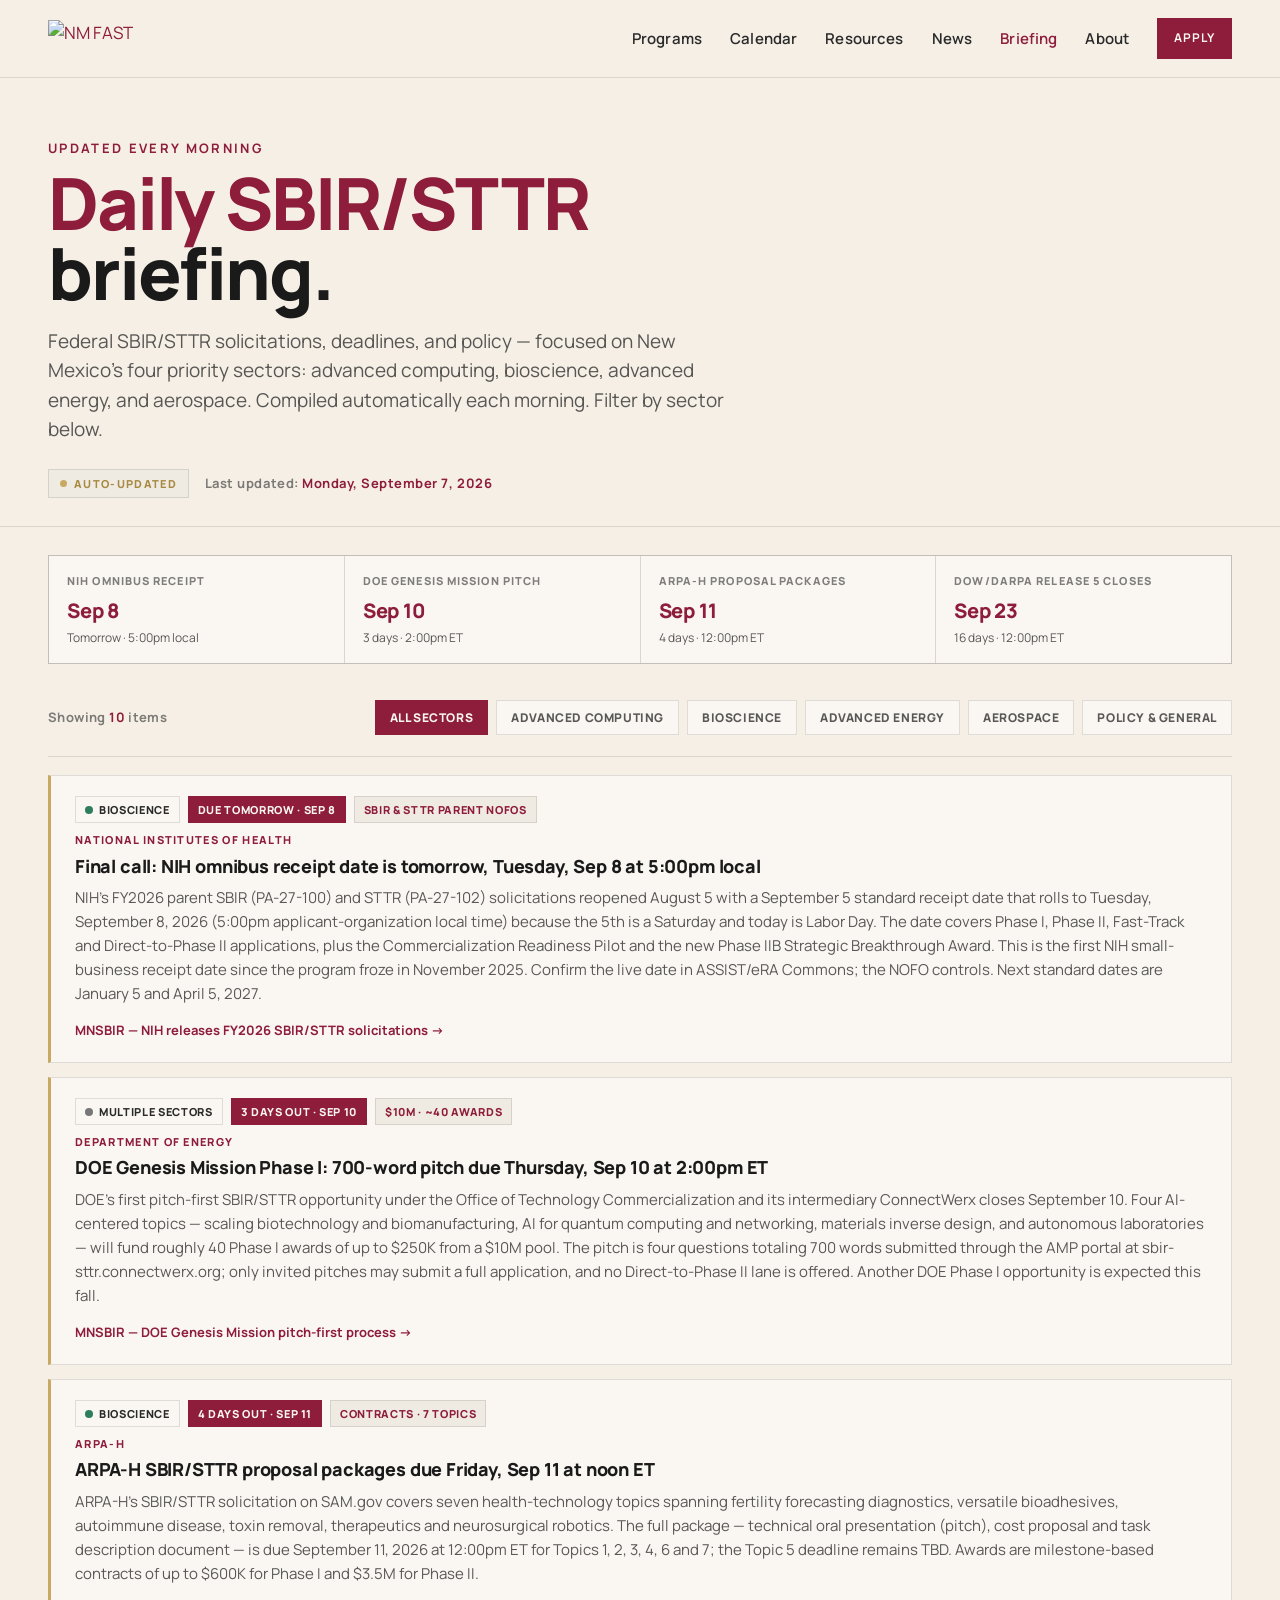
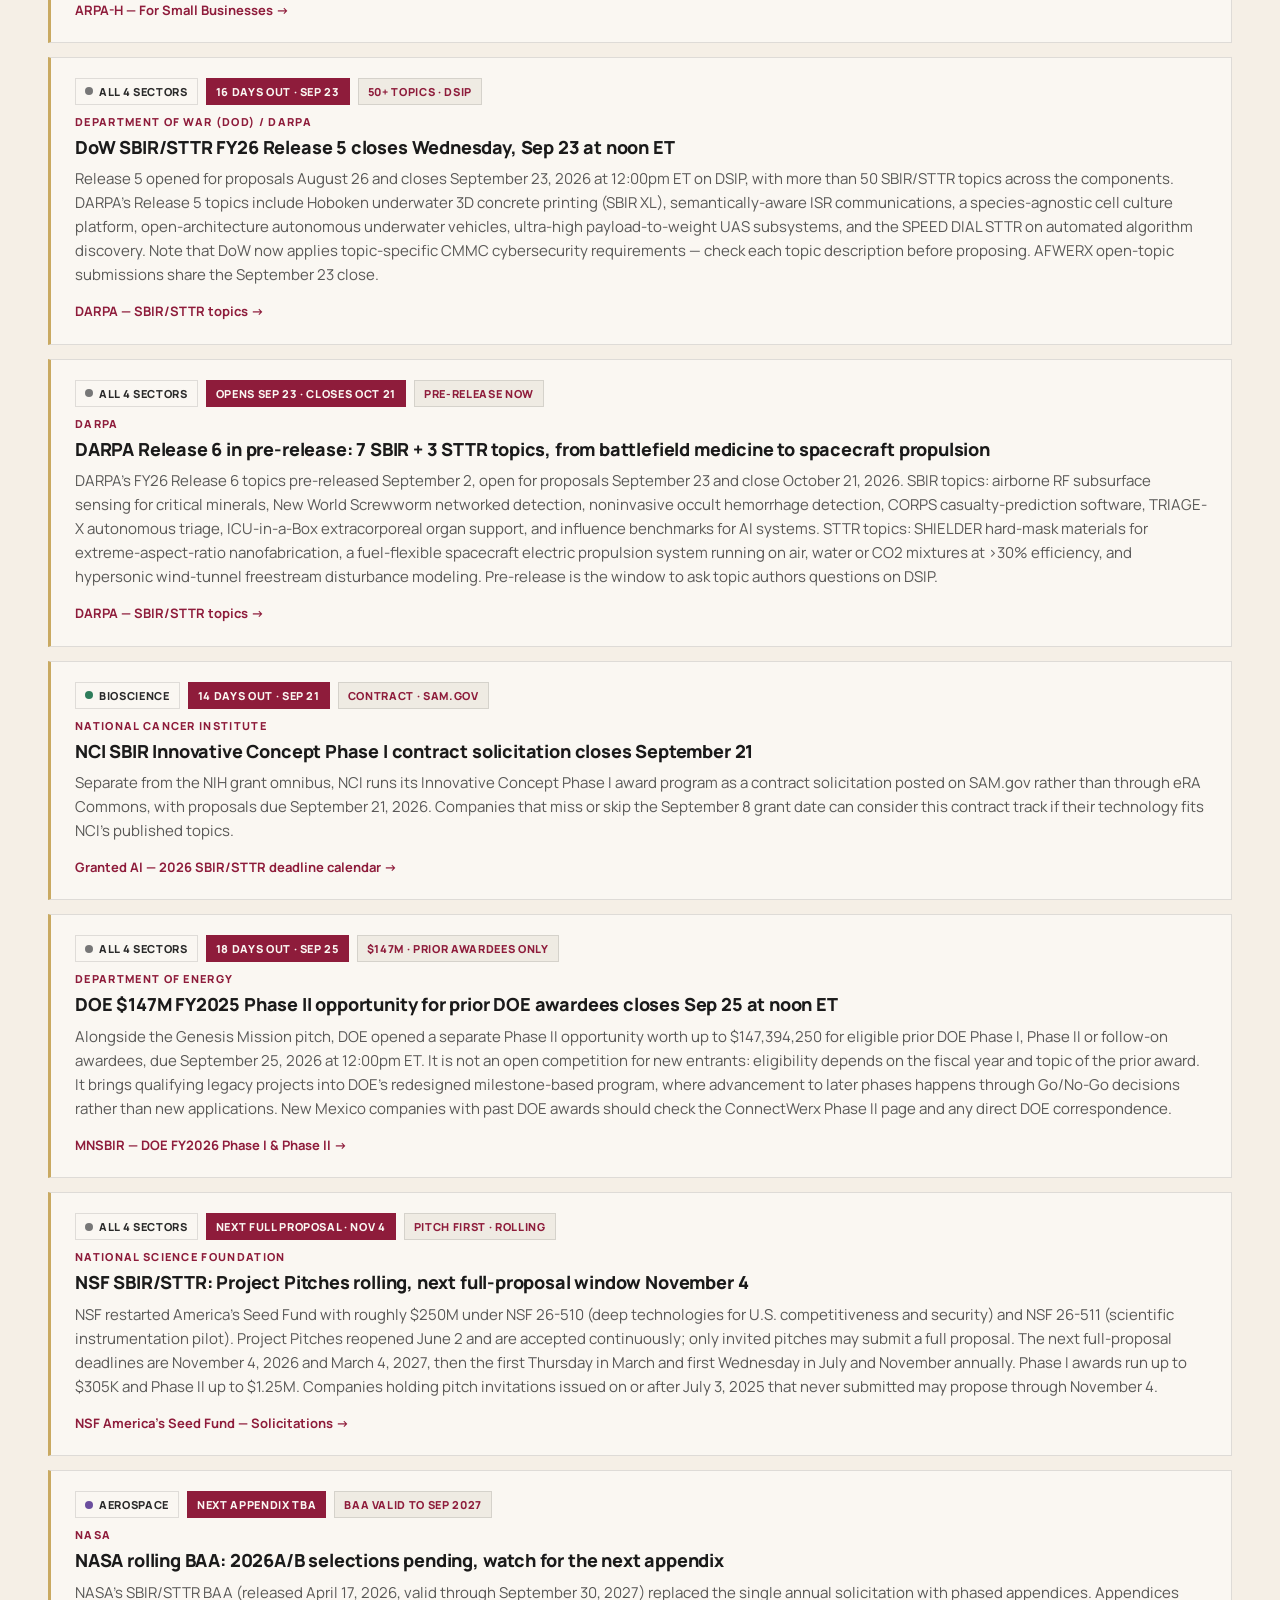
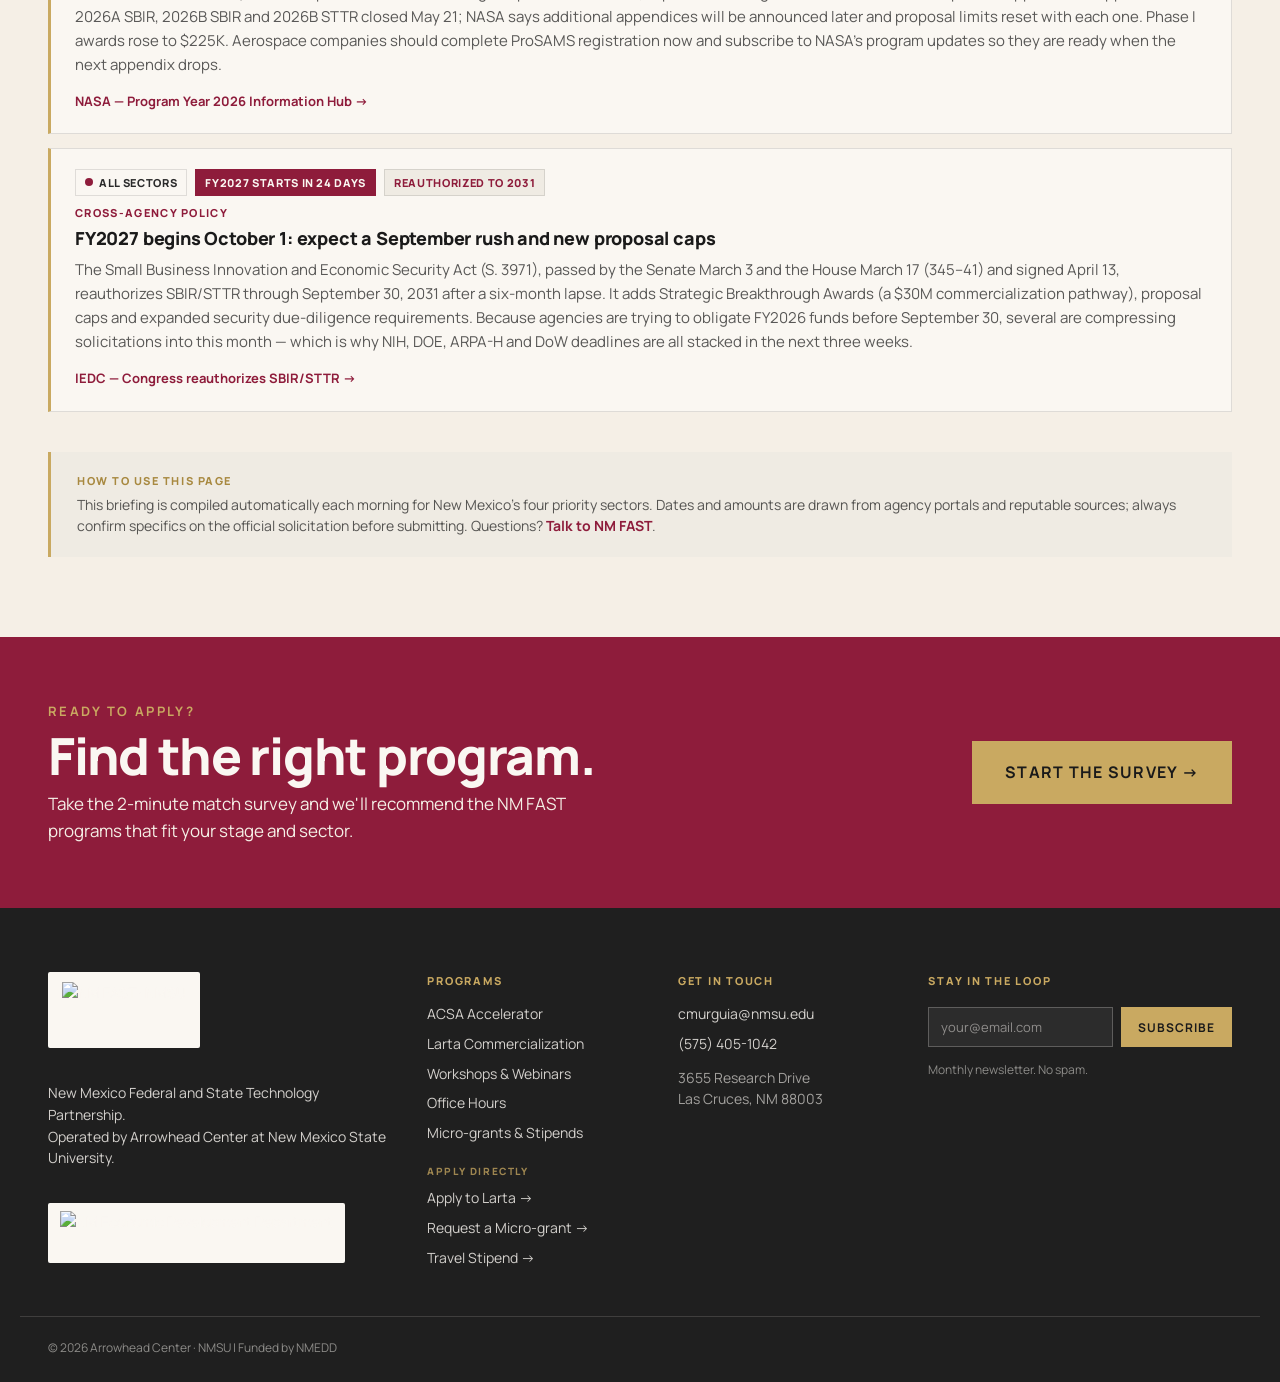
==== commit 4cab9919: "Daily SBIR/STTR briefing update — Monday, September 7, 2026" ====
--- a/briefing.html
+++ b/briefing.html
@@ -94,7 +94,7 @@
     <p class="lead">Federal SBIR/STTR solicitations, deadlines, and policy — focused on New Mexico's four priority sectors: advanced computing, bioscience, advanced energy, and aerospace. Compiled automatically each morning. Filter by sector below.</p>
     <div class="brief-meta">
       <span class="brief-badge"><span class="dot"></span>Auto-updated</span>
-      <span class="brief-stamp">Last updated: <strong>Sunday, September 6, 2026</strong></span>
+      <span class="brief-stamp">Last updated: <strong>Monday, September 7, 2026</strong></span>
     </div>
   </div>
 </section>
@@ -105,10 +105,10 @@
   <!-- Deadline quick-glance (regenerated daily) -->
                                                                   <!-- DEADLINES-START -->
   <div class="deadline-strip">
-    <div class="deadline-cell"><div class="dl-label">NIH omnibus receipt</div><div class="dl-date">Sep 8</div><div class="dl-note">2 days &middot; 5:00pm local</div></div>
-    <div class="deadline-cell"><div class="dl-label">DOE Genesis Mission pitch</div><div class="dl-date">Sep 10</div><div class="dl-note">4 days &middot; 2:00pm ET</div></div>
-    <div class="deadline-cell"><div class="dl-label">ARPA-H proposal packages</div><div class="dl-date">Sep 11</div><div class="dl-note">5 days &middot; 12:00pm ET</div></div>
-    <div class="deadline-cell"><div class="dl-label">DoW/DARPA Release 5 closes</div><div class="dl-date">Sep 23</div><div class="dl-note">17 days &middot; 12:00pm ET</div></div>
+    <div class="deadline-cell"><div class="dl-label">NIH omnibus receipt</div><div class="dl-date">Sep 8</div><div class="dl-note">Tomorrow &middot; 5:00pm local</div></div>
+    <div class="deadline-cell"><div class="dl-label">DOE Genesis Mission pitch</div><div class="dl-date">Sep 10</div><div class="dl-note">3 days &middot; 2:00pm ET</div></div>
+    <div class="deadline-cell"><div class="dl-label">ARPA-H proposal packages</div><div class="dl-date">Sep 11</div><div class="dl-note">4 days &middot; 12:00pm ET</div></div>
+    <div class="deadline-cell"><div class="dl-label">DoW/DARPA Release 5 closes</div><div class="dl-date">Sep 23</div><div class="dl-note">16 days &middot; 12:00pm ET</div></div>
   </div>
 <!-- DEADLINES-END -->
 
@@ -129,75 +129,83 @@
   <div id="brief-list" aria-live="polite">
                 <!-- CARDS-START -->
     <div class="brief-item" data-sectors="bioscience">
-      <div class="brief-tags"><span class="brief-tag sector s-bioscience">Bioscience</span><span class="brief-tag hot">2 days out &middot; Sep 8</span><span class="brief-tag">SBIR &amp; STTR parent NOFOs</span></div>
+      <div class="brief-tags"><span class="brief-tag sector s-bioscience">Bioscience</span><span class="brief-tag hot">Due tomorrow &middot; Sep 8</span><span class="brief-tag">SBIR &amp; STTR parent NOFOs</span></div>
       <div class="bi-agency">National Institutes of Health</div>
-      <h3>NIH omnibus receipt date is Tuesday, Sep 8 &mdash; first standard due date since the freeze</h3>
-      <p>NIH&rsquo;s FY2026 parent SBIR and STTR solicitations reopened August 5 with a September 5 standard receipt date that rolls to Tuesday, September 8, 2026 (5:00pm applicant-organization local time) because the 5th is a Saturday and the 7th is Labor Day. The date covers Phase I, Phase II, Fast-Track and Direct-to-Phase II applications. Phase I awards run to roughly $323K and Phase II to about $2.15M, with published waiver topics up to $700K and $3M, plus a new Phase IIB Strategic Breakthrough lane up to $30M. Next standard dates are January 5 and April 5, 2027.</p>
-      <a class="brief-src" href="https://grantedai.com/blog/nih-sbir-sttr-fy26-omnibus-reset-september-8-deadline-direct-to-phase-ii-sttr-launch-strategy" target="_blank" rel="noopener">Granted AI &mdash; NIH September 8 deadline</a>
+      <h3>Final call: NIH omnibus receipt date is tomorrow, Tuesday, Sep 8 at 5:00pm local</h3>
+      <p>NIH&rsquo;s FY2026 parent SBIR (PA-27-100) and STTR (PA-27-102) solicitations reopened August 5 with a September 5 standard receipt date that rolls to Tuesday, September 8, 2026 (5:00pm applicant-organization local time) because the 5th is a Saturday and today is Labor Day. The date covers Phase I, Phase II, Fast-Track and Direct-to-Phase II applications, plus the Commercialization Readiness Pilot and the new Phase IIB Strategic Breakthrough Award. This is the first NIH small-business receipt date since the program froze in November 2025. Confirm the live date in ASSIST/eRA Commons; the NOFO controls. Next standard dates are January 5 and April 5, 2027.</p>
+      <a class="brief-src" href="https://minnesotasbir.org/federal-funding/nih-sbir-sttr-solicitations-fy26/" target="_blank" rel="noopener">MNSBIR &mdash; NIH releases FY2026 SBIR/STTR solicitations</a>
     </div>
 
     <div class="brief-item" data-sectors="computing bioscience energy">
-      <div class="brief-tags"><span class="brief-tag sector s-multi">Multiple sectors</span><span class="brief-tag hot">4 days out &middot; Sep 10</span><span class="brief-tag">$10M &middot; ~40 awards</span></div>
+      <div class="brief-tags"><span class="brief-tag sector s-multi">Multiple sectors</span><span class="brief-tag hot">3 days out &middot; Sep 10</span><span class="brief-tag">$10M &middot; ~40 awards</span></div>
       <div class="bi-agency">Department of Energy</div>
       <h3>DOE Genesis Mission Phase I: 700-word pitch due Thursday, Sep 10 at 2:00pm ET</h3>
-      <p>DOE&rsquo;s first pitch-first SBIR/STTR opportunity under the new Office of Technology Commercialization closes September 10. Four AI-centered topics &mdash; biotechnology and biomanufacturing, quantum computing and networking, materials inverse design, and autonomous laboratories &mdash; will fund about 40 Phase I awards of up to $250K R&amp;D plus $6,500 TABA from a $10M pool. The pitch is four questions totaling 700 words, submitted through the ConnectWerx Application Hub (AMP); only invited pitches may file a full application and up to three pitches per company are allowed. A separate $147.4M FY25 Phase II round for eligible prior DOE awardees closes September 25 at noon ET, and DOE says a broader Phase I opportunity is expected later in 2026.</p>
-      <a class="brief-src" href="https://www.energy.gov/technologycommercialization/articles/doe-announces-10m-sbirsttr-funding-opportunity-supporting" target="_blank" rel="noopener">DOE &mdash; $10M Genesis Mission SBIR/STTR announcement</a>
+      <p>DOE&rsquo;s first pitch-first SBIR/STTR opportunity under the Office of Technology Commercialization and its intermediary ConnectWerx closes September 10. Four AI-centered topics &mdash; scaling biotechnology and biomanufacturing, AI for quantum computing and networking, materials inverse design, and autonomous laboratories &mdash; will fund roughly 40 Phase I awards of up to $250K from a $10M pool. The pitch is four questions totaling 700 words submitted through the AMP portal at sbir-sttr.connectwerx.org; only invited pitches may submit a full application, and no Direct-to-Phase II lane is offered. Another DOE Phase I opportunity is expected this fall.</p>
+      <a class="brief-src" href="https://minnesotasbir.org/federal-funding/doe-opens-fy2026-genesis-mission-sbir-sttr-phase-i-opportunity-under-new-pitch-first-process/" target="_blank" rel="noopener">MNSBIR &mdash; DOE Genesis Mission pitch-first process</a>
     </div>
 
     <div class="brief-item" data-sectors="bioscience">
-      <div class="brief-tags"><span class="brief-tag sector s-bioscience">Bioscience</span><span class="brief-tag hot">5 days out &middot; Sep 11</span><span class="brief-tag">Contracts &middot; 7 topics</span></div>
+      <div class="brief-tags"><span class="brief-tag sector s-bioscience">Bioscience</span><span class="brief-tag hot">4 days out &middot; Sep 11</span><span class="brief-tag">Contracts &middot; 7 topics</span></div>
       <div class="bi-agency">ARPA-H</div>
       <h3>ARPA-H SBIR/STTR proposal packages due Friday, Sep 11 at noon ET</h3>
-      <p>ARPA-H&rsquo;s SBIR/STTR solicitation covers seven health-technology topic areas. The full proposal package &mdash; technical oral presentation (pitch), cost proposal and task description document &mdash; is due September 11, 2026 at 12:00pm ET for Topics 1, 2, 3, 4, 6 and 7; the Topic 5 deadline is still listed as TBD. Proposers must be U.S.-owned small businesses with 500 or fewer employees, and STTR proposals need a research-institution partner. ARPA-H notes its dates are subject to change, so confirm against the official solicitation before submitting.</p>
+      <p>ARPA-H&rsquo;s SBIR/STTR solicitation on SAM.gov covers seven health-technology topics spanning fertility forecasting diagnostics, versatile bioadhesives, autoimmune disease, toxin removal, therapeutics and neurosurgical robotics. The full package &mdash; technical oral presentation (pitch), cost proposal and task description document &mdash; is due September 11, 2026 at 12:00pm ET for Topics 1, 2, 3, 4, 6 and 7; the Topic 5 deadline remains TBD. Awards are milestone-based contracts of up to $600K for Phase I and $3.5M for Phase II.</p>
       <a class="brief-src" href="https://arpa-h.gov/explore-funding/sbir" target="_blank" rel="noopener">ARPA-H &mdash; For Small Businesses</a>
     </div>
 
     <div class="brief-item" data-sectors="computing aerospace energy bioscience">
-      <div class="brief-tags"><span class="brief-tag sector s-multi">All 4 sectors</span><span class="brief-tag hot">17 days out &middot; Sep 23</span><span class="brief-tag">51 topics &middot; DSIP</span></div>
+      <div class="brief-tags"><span class="brief-tag sector s-multi">All 4 sectors</span><span class="brief-tag hot">16 days out &middot; Sep 23</span><span class="brief-tag">50+ topics &middot; DSIP</span></div>
       <div class="bi-agency">Department of War (DoD) / DARPA</div>
       <h3>DoW SBIR/STTR FY26 Release 5 closes Wednesday, Sep 23 at noon ET</h3>
-      <p>Release 5 opened for proposals August 26 and closes September 23, 2026 at 12:00pm ET on DSIP. It carries 51 topics (44 SBIR, 7 STTR) from the Air Force, Navy, DARPA, DTRA and DMEA spanning infrared sensing, radar and electronic warfare, autonomous underwater and aerial systems, quantum telemetry, directed energy and radiation-hardened power electronics. DARPA&rsquo;s Release 5 topics include Hoboken underwater 3D concrete printing (DV018, Direct-to-Phase II up to $3M), Semantically-Aware ISR (DV019), a species-agnostic cell culture platform (DV020), an open-architecture AUV (DV021), ultra-high payload-to-weight UAS subsystems (DV022, up to $1.5M) and the SPEED DIAL algorithm-discovery STTR (TZ05-DV003).</p>
+      <p>Release 5 opened for proposals August 26 and closes September 23, 2026 at 12:00pm ET on DSIP, with more than 50 SBIR/STTR topics across the components. DARPA&rsquo;s Release 5 topics include Hoboken underwater 3D concrete printing (SBIR XL), semantically-aware ISR communications, a species-agnostic cell culture platform, open-architecture autonomous underwater vehicles, ultra-high payload-to-weight UAS subsystems, and the SPEED DIAL STTR on automated algorithm discovery. Note that DoW now applies topic-specific CMMC cybersecurity requirements &mdash; check each topic description before proposing. AFWERX open-topic submissions share the September 23 close.</p>
       <a class="brief-src" href="https://www.darpa.mil/work-with-us/communities/small-business/sbir-sttr-topics" target="_blank" rel="noopener">DARPA &mdash; SBIR/STTR topics</a>
     </div>
 
-    <div class="brief-item" data-sectors="bioscience aerospace computing">
-      <div class="brief-tags"><span class="brief-tag sector s-multi">Multiple sectors</span><span class="brief-tag hot">Opens Sep 23 &middot; closes Oct 21</span><span class="brief-tag">Pre-release now</span></div>
+    <div class="brief-item" data-sectors="bioscience aerospace computing energy">
+      <div class="brief-tags"><span class="brief-tag sector s-multi">All 4 sectors</span><span class="brief-tag hot">Opens Sep 23 &middot; closes Oct 21</span><span class="brief-tag">Pre-release now</span></div>
       <div class="bi-agency">DARPA</div>
-      <h3>DARPA Release 6 pre-released Sep 2: 7 SBIR + 3 STTR topics, heavy on battlefield medicine</h3>
-      <p>DARPA&rsquo;s FY26 Release 6 topics went to pre-release September 2, open for proposals September 23 and close October 21, 2026. Five of the seven SBIR topics come from the Biological Technologies Office: New World Screwworm networked detection, noninvasive detection of occult hemorrhage, CORPS casualty-prediction software, TRIAGE-X autonomous triage in chemically contaminated events, and ICU-in-a-Box extracorporeal organ support. The remaining SBIR topics are airborne RF subsurface sensing for critical minerals (DV023) and AI influence benchmarks (DV026). STTR topics cover SHIELDER hard-mask nanofabrication materials, a fuel-flexible spacecraft electric propulsion system and hypersonic wind-tunnel disturbance modeling. Pre-release is the window to ask topic authors questions on DSIP.</p>
+      <h3>DARPA Release 6 in pre-release: 7 SBIR + 3 STTR topics, from battlefield medicine to spacecraft propulsion</h3>
+      <p>DARPA&rsquo;s FY26 Release 6 topics pre-released September 2, open for proposals September 23 and close October 21, 2026. SBIR topics: airborne RF subsurface sensing for critical minerals, New World Screwworm networked detection, noninvasive occult hemorrhage detection, CORPS casualty-prediction software, TRIAGE-X autonomous triage, ICU-in-a-Box extracorporeal organ support, and influence benchmarks for AI systems. STTR topics: SHIELDER hard-mask materials for extreme-aspect-ratio nanofabrication, a fuel-flexible spacecraft electric propulsion system running on air, water or CO2 mixtures at &gt;30% efficiency, and hypersonic wind-tunnel freestream disturbance modeling. Pre-release is the window to ask topic authors questions on DSIP.</p>
       <a class="brief-src" href="https://www.darpa.mil/work-with-us/communities/small-business/sbir-sttr-topics" target="_blank" rel="noopener">DARPA &mdash; SBIR/STTR topics</a>
     </div>
 
     <div class="brief-item" data-sectors="bioscience">
-      <div class="brief-tags"><span class="brief-tag sector s-bioscience">Bioscience</span><span class="brief-tag hot">15 days out &middot; Sep 21</span><span class="brief-tag">Contract &middot; SAM.gov</span></div>
+      <div class="brief-tags"><span class="brief-tag sector s-bioscience">Bioscience</span><span class="brief-tag hot">14 days out &middot; Sep 21</span><span class="brief-tag">Contract &middot; SAM.gov</span></div>
       <div class="bi-agency">National Cancer Institute</div>
       <h3>NCI SBIR Innovative Concept Phase I contract solicitation closes September 21</h3>
-      <p>Separate from the NIH grant omnibus, NCI runs its Innovative Concept Phase I award program as a contract solicitation posted on SAM.gov rather than through eRA Commons. Proposals are due September 21, 2026. Companies targeting the NIH September 8 grant date can also consider this contract track if their technology fits NCI&rsquo;s published topics.</p>
+      <p>Separate from the NIH grant omnibus, NCI runs its Innovative Concept Phase I award program as a contract solicitation posted on SAM.gov rather than through eRA Commons, with proposals due September 21, 2026. Companies that miss or skip the September 8 grant date can consider this contract track if their technology fits NCI&rsquo;s published topics.</p>
       <a class="brief-src" href="https://grantedai.com/blog/sbir-sttr-deadlines-calendar-2026" target="_blank" rel="noopener">Granted AI &mdash; 2026 SBIR/STTR deadline calendar</a>
+    </div>
+
+    <div class="brief-item" data-sectors="energy computing bioscience aerospace">
+      <div class="brief-tags"><span class="brief-tag sector s-multi">All 4 sectors</span><span class="brief-tag hot">18 days out &middot; Sep 25</span><span class="brief-tag">$147M &middot; prior awardees only</span></div>
+      <div class="bi-agency">Department of Energy</div>
+      <h3>DOE $147M FY2025 Phase II opportunity for prior DOE awardees closes Sep 25 at noon ET</h3>
+      <p>Alongside the Genesis Mission pitch, DOE opened a separate Phase II opportunity worth up to $147,394,250 for eligible prior DOE Phase I, Phase II or follow-on awardees, due September 25, 2026 at 12:00pm ET. It is not an open competition for new entrants: eligibility depends on the fiscal year and topic of the prior award. It brings qualifying legacy projects into DOE&rsquo;s redesigned milestone-based program, where advancement to later phases happens through Go/No-Go decisions rather than new applications. New Mexico companies with past DOE awards should check the ConnectWerx Phase II page and any direct DOE correspondence.</p>
+      <a class="brief-src" href="https://minnesotasbir.org/federal-funding/doe-opens-fy2026-genesis-mission-sbir-sttr-phase-i-opportunity-under-new-pitch-first-process/" target="_blank" rel="noopener">MNSBIR &mdash; DOE FY2026 Phase I &amp; Phase II</a>
     </div>
 
     <div class="brief-item" data-sectors="computing bioscience energy aerospace">
       <div class="brief-tags"><span class="brief-tag sector s-multi">All 4 sectors</span><span class="brief-tag hot">Next full proposal &middot; Nov 4</span><span class="brief-tag">Pitch first &middot; rolling</span></div>
       <div class="bi-agency">National Science Foundation</div>
       <h3>NSF SBIR/STTR: Project Pitches rolling, next full-proposal window November 4</h3>
-      <p>NSF restarted America&rsquo;s Seed Fund with roughly $250M under NSF 26-510 (deep technologies for U.S. competitiveness and security) and NSF 26-511 (scientific instrumentation pilot). Project Pitches reopened June 2 and are accepted continuously, capped at two per company per year; only invited pitches may submit a full proposal. After the July 27 window, the next full-proposal deadlines are November 4, 2026 and March 4, 2027 (5pm submitter local time). Phase I awards are up to $305K and Phase II up to $1.25M over two years.</p>
-      <a class="brief-src" href="https://www.nsf.gov/funding/opportunities/small-business-innovation-research-small-business-technology/nsf26-510/solicitation" target="_blank" rel="noopener">NSF 26-510 solicitation</a>
+      <p>NSF restarted America&rsquo;s Seed Fund with roughly $250M under NSF 26-510 (deep technologies for U.S. competitiveness and security) and NSF 26-511 (scientific instrumentation pilot). Project Pitches reopened June 2 and are accepted continuously; only invited pitches may submit a full proposal. The next full-proposal deadlines are November 4, 2026 and March 4, 2027, then the first Thursday in March and first Wednesday in July and November annually. Phase I awards run up to $305K and Phase II up to $1.25M. Companies holding pitch invitations issued on or after July 3, 2025 that never submitted may propose through November 4.</p>
+      <a class="brief-src" href="https://seedfund.nsf.gov/solicitations/" target="_blank" rel="noopener">NSF America&rsquo;s Seed Fund &mdash; Solicitations</a>
     </div>
 
     <div class="brief-item" data-sectors="aerospace">
       <div class="brief-tags"><span class="brief-tag sector s-aerospace">Aerospace</span><span class="brief-tag hot">Next appendix TBA</span><span class="brief-tag">BAA valid to Sep 2027</span></div>
       <div class="bi-agency">NASA</div>
       <h3>NASA rolling BAA: 2026A/B selections pending, watch for the next appendix</h3>
-      <p>NASA&rsquo;s SBIR/STTR BAA (released April 17, 2026, valid through September 30, 2027) replaced the single annual solicitation with phased appendices. Appendices 2026A SBIR, 2026B SBIR and 2026B STTR closed May 21; NASA has said additional appendices will be announced later, and proposal limits reset with each one. Award ceilings rose 50% to $225K for Phase I and $1.275M for Phase II. Proposals go through ProSAMS, so new entrants should register now to be ready when the next appendix drops.</p>
+      <p>NASA&rsquo;s SBIR/STTR BAA (released April 17, 2026, valid through September 30, 2027) replaced the single annual solicitation with phased appendices. Appendices 2026A SBIR, 2026B SBIR and 2026B STTR closed May 21; NASA says additional appendices will be announced later and proposal limits reset with each one. Phase I awards rose to $225K. Aerospace companies should complete ProSAMS registration now and subscribe to NASA&rsquo;s program updates so they are ready when the next appendix drops.</p>
       <a class="brief-src" href="https://www.nasa.gov/sbir_sttr/nasa-sbir-sttr-program-program-year-2026-information-hub/" target="_blank" rel="noopener">NASA &mdash; Program Year 2026 Information Hub</a>
     </div>
 
     <div class="brief-item" data-sectors="all policy">
       <div class="brief-tags"><span class="brief-tag sector s-policy">All sectors</span><span class="brief-tag hot">FY2027 starts in 24 days</span><span class="brief-tag">Reauthorized to 2031</span></div>
       <div class="bi-agency">Cross-agency policy</div>
-      <h3>FY2027 begins October 1: proposal caps and foreign-risk screening take formal effect</h3>
-      <p>The Small Business Innovation and Economic Security Act of 2026 (S. 3971), signed April 13 after a six-month lapse, reauthorizes SBIR/STTR through September 30, 2031. Beginning in FY2027 each agency must set limits on how many Phase I and Phase II proposals a company can submit &mdash; per fiscal year, per solicitation or per topic &mdash; within 90 days of the fiscal year start, and all applicants face expanded foreign-risk due diligence. The law also created the Phase II Strategic Breakthrough award (up to $30M with a 100% match) and lets agencies carry unspent FY2026 SBIR/STTR funds into FY2027, which is why agencies are compressing solicitations into September.</p>
-      <a class="brief-src" href="https://www.crowell.com/en/insights/client-alerts/sbirsttr-programs-reauthorized-after-six-month-lapse" target="_blank" rel="noopener">Crowell &amp; Moring &mdash; SBIR/STTR reauthorized</a>
+      <h3>FY2027 begins October 1: expect a September rush and new proposal caps</h3>
+      <p>The Small Business Innovation and Economic Security Act (S. 3971), passed by the Senate March 3 and the House March 17 (345&ndash;41) and signed April 13, reauthorizes SBIR/STTR through September 30, 2031 after a six-month lapse. It adds Strategic Breakthrough Awards (a $30M commercialization pathway), proposal caps and expanded security due-diligence requirements. Because agencies are trying to obligate FY2026 funds before September 30, several are compressing solicitations into this month &mdash; which is why NIH, DOE, ARPA-H and DoW deadlines are all stacked in the next three weeks.</p>
+      <a class="brief-src" href="https://www.iedconline.org/news/2026/04/01/federal-policy-updates/congress-reauthorizes-the-small-business-innovation-research-sbir-and-small-business-technology-transfer-sttr-programs/" target="_blank" rel="noopener">IEDC &mdash; Congress reauthorizes SBIR/STTR</a>
     </div>
 <!-- CARDS-END -->
   </div>
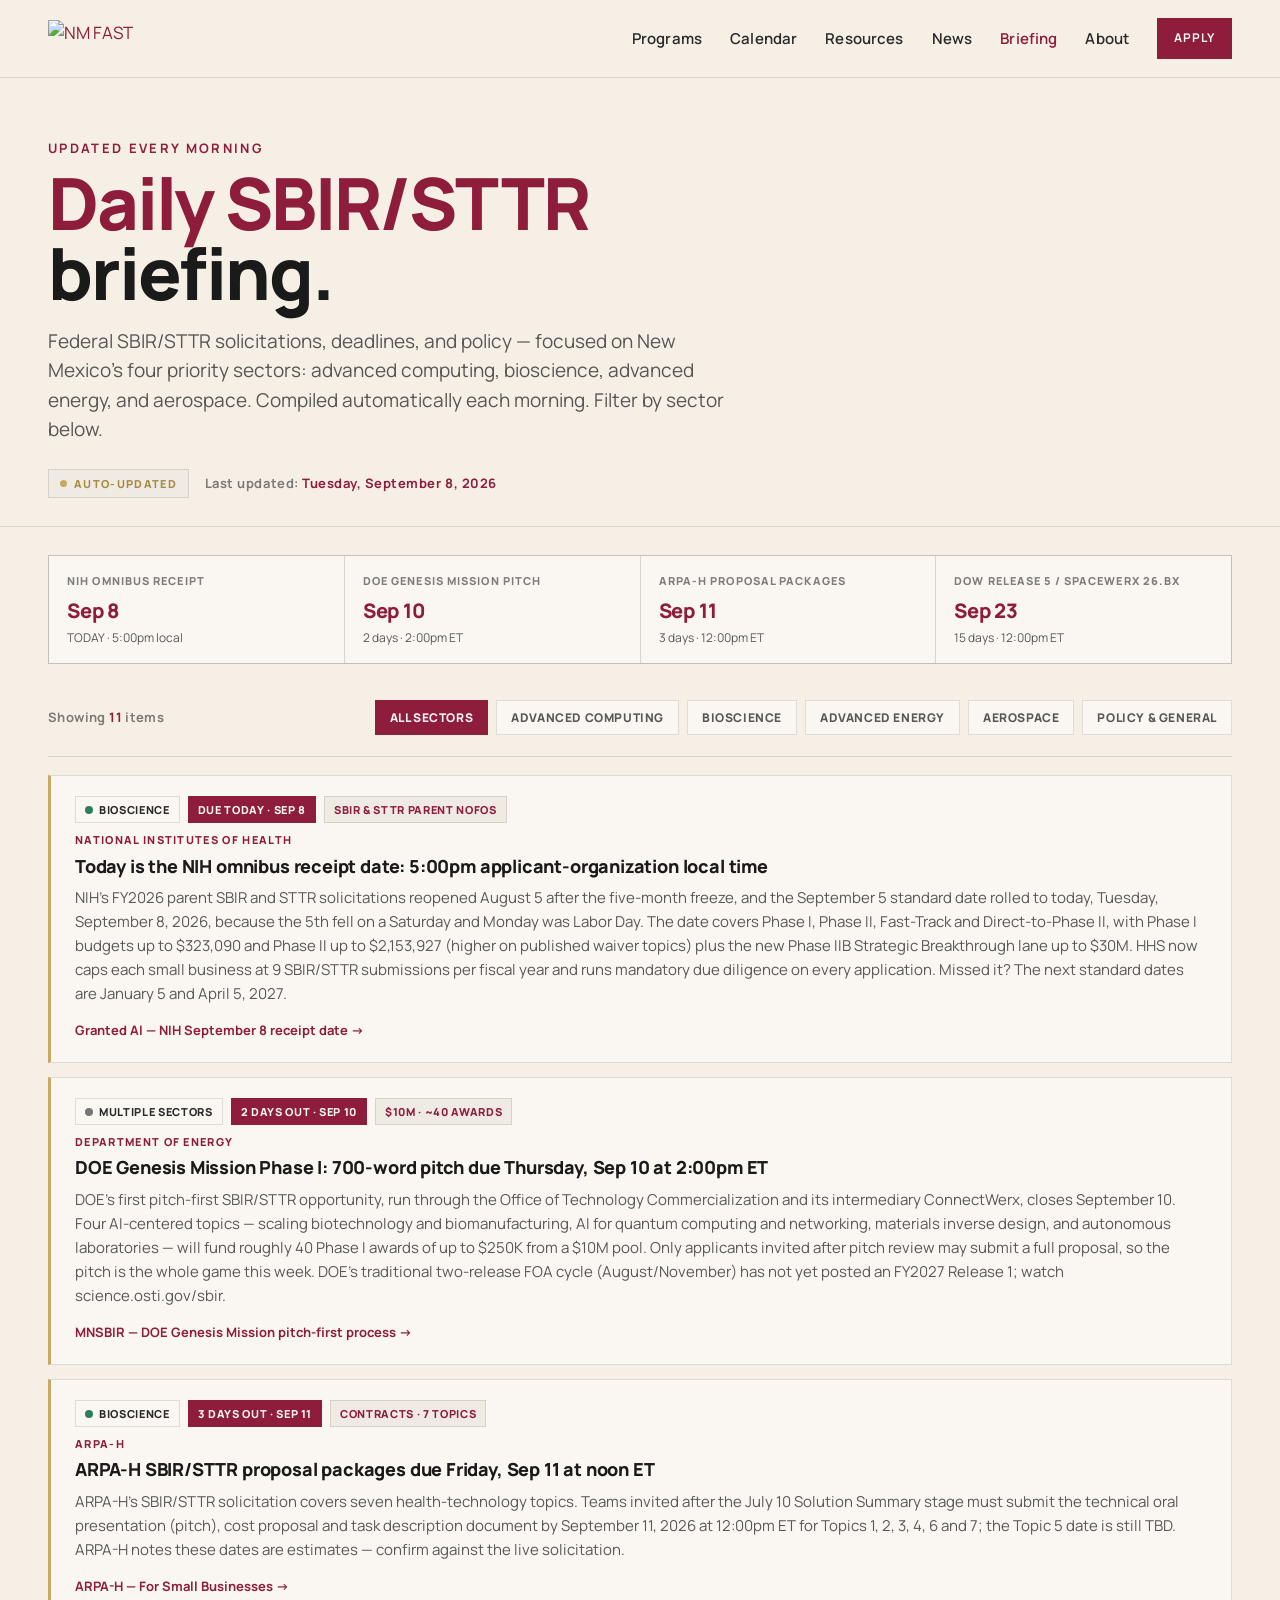
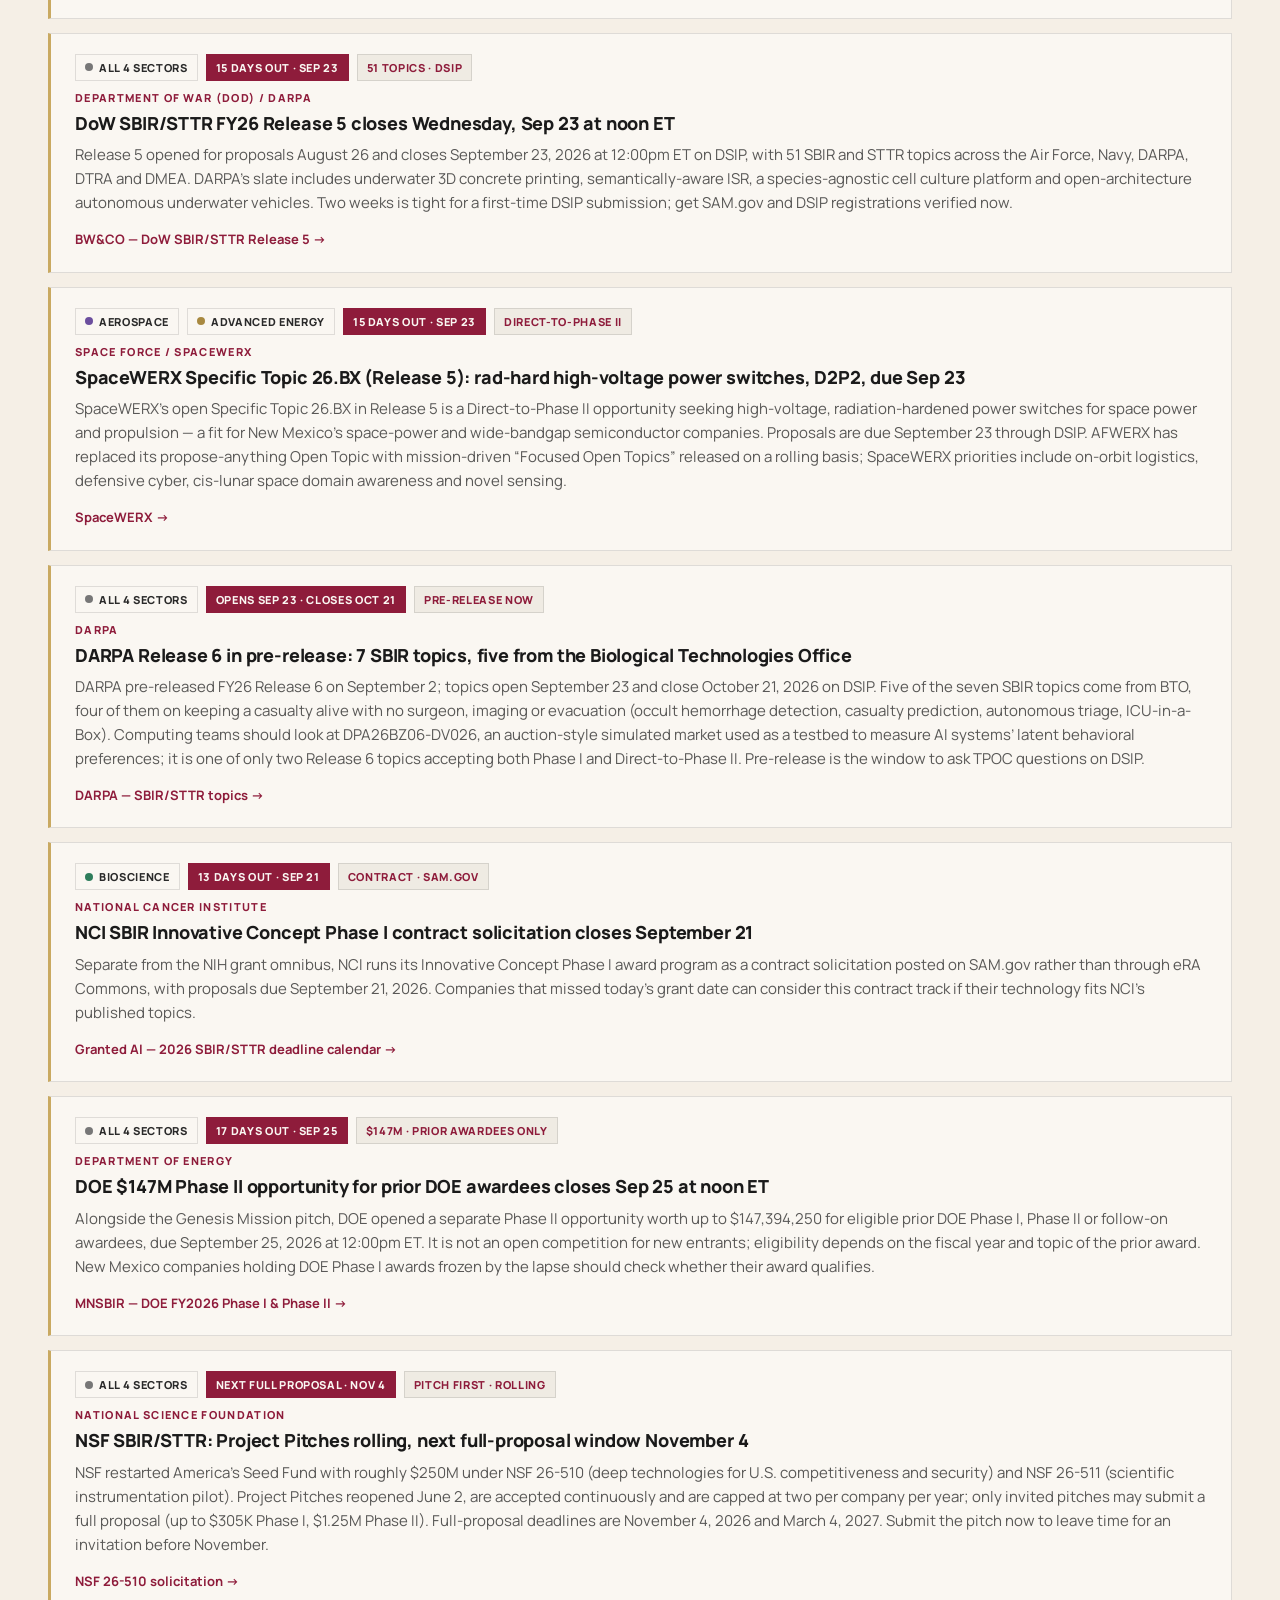
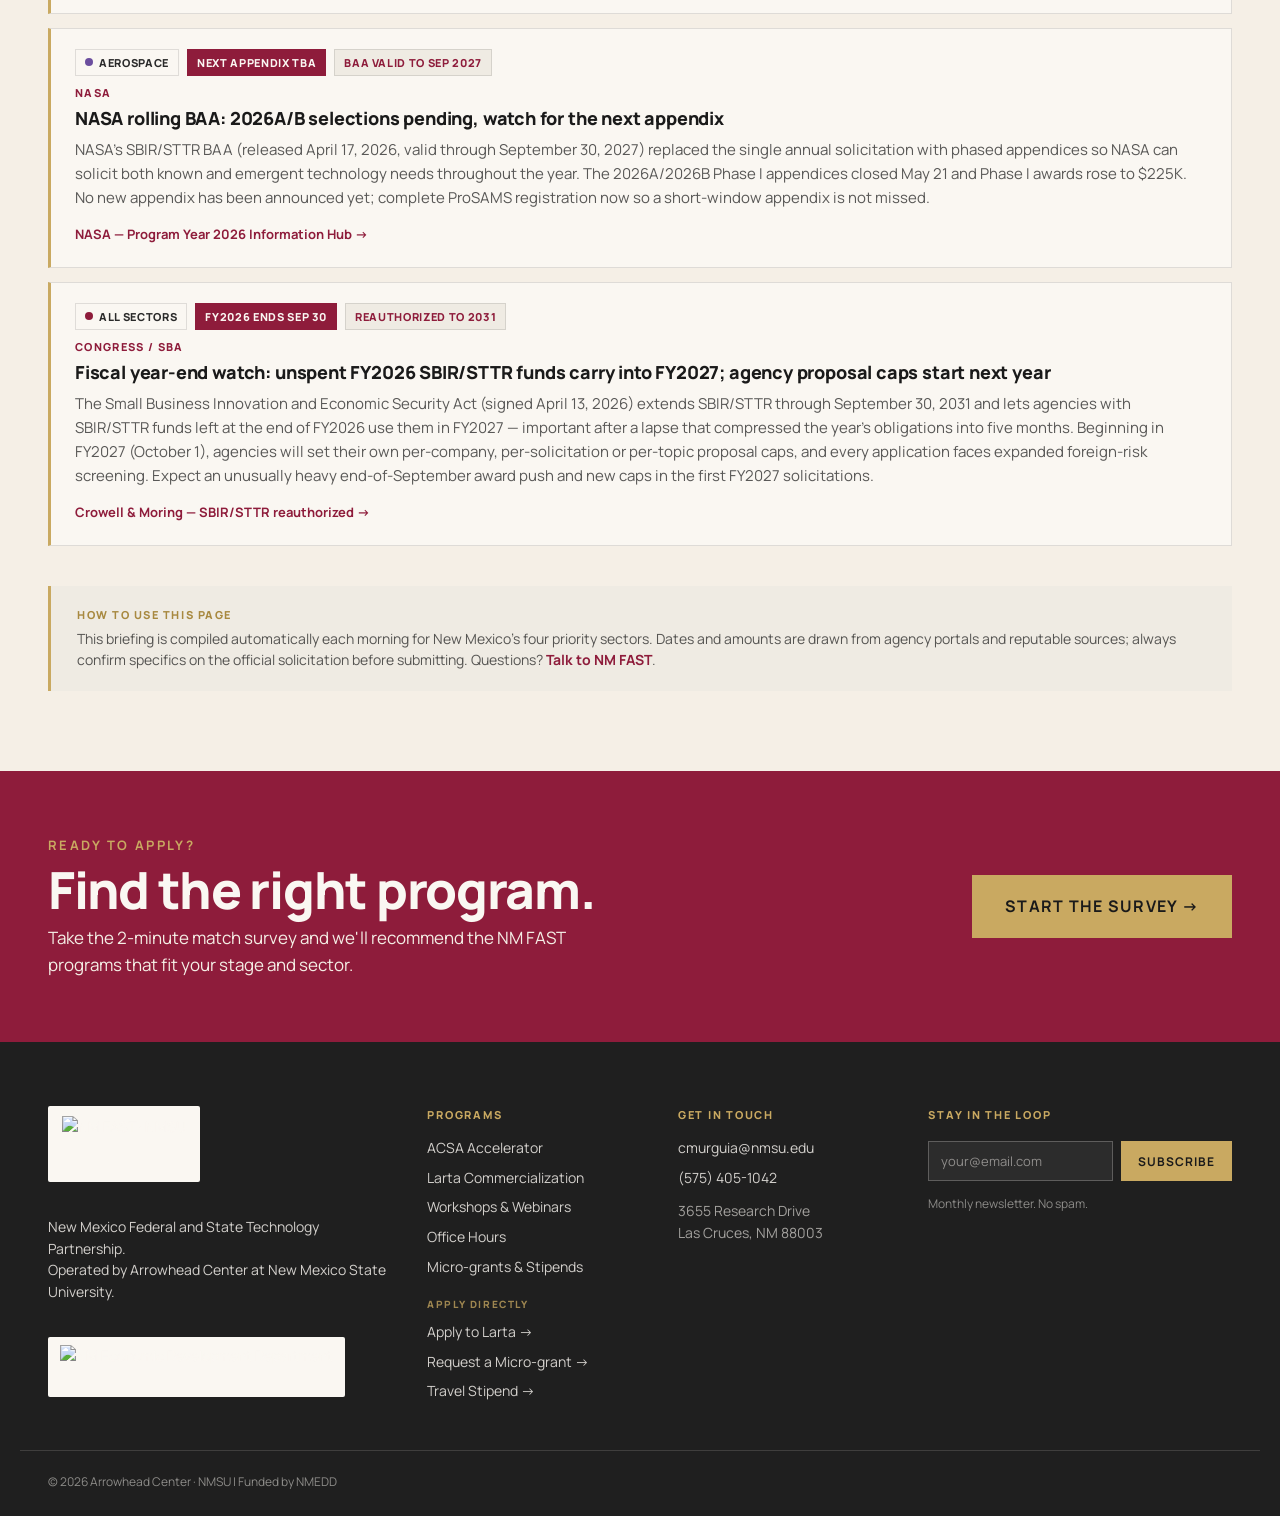
==== commit b0ae0027: "Daily SBIR/STTR briefing update — Tuesday, September 8, 2026" ====
--- a/briefing.html
+++ b/briefing.html
@@ -94,7 +94,7 @@
     <p class="lead">Federal SBIR/STTR solicitations, deadlines, and policy — focused on New Mexico's four priority sectors: advanced computing, bioscience, advanced energy, and aerospace. Compiled automatically each morning. Filter by sector below.</p>
     <div class="brief-meta">
       <span class="brief-badge"><span class="dot"></span>Auto-updated</span>
-      <span class="brief-stamp">Last updated: <strong>Monday, September 7, 2026</strong></span>
+      <span class="brief-stamp">Last updated: <strong>Tuesday, September 8, 2026</strong></span>
     </div>
   </div>
 </section>
@@ -105,10 +105,10 @@
   <!-- Deadline quick-glance (regenerated daily) -->
                                                                   <!-- DEADLINES-START -->
   <div class="deadline-strip">
-    <div class="deadline-cell"><div class="dl-label">NIH omnibus receipt</div><div class="dl-date">Sep 8</div><div class="dl-note">Tomorrow &middot; 5:00pm local</div></div>
-    <div class="deadline-cell"><div class="dl-label">DOE Genesis Mission pitch</div><div class="dl-date">Sep 10</div><div class="dl-note">3 days &middot; 2:00pm ET</div></div>
-    <div class="deadline-cell"><div class="dl-label">ARPA-H proposal packages</div><div class="dl-date">Sep 11</div><div class="dl-note">4 days &middot; 12:00pm ET</div></div>
-    <div class="deadline-cell"><div class="dl-label">DoW/DARPA Release 5 closes</div><div class="dl-date">Sep 23</div><div class="dl-note">16 days &middot; 12:00pm ET</div></div>
+    <div class="deadline-cell"><div class="dl-label">NIH omnibus receipt</div><div class="dl-date">Sep 8</div><div class="dl-note">TODAY &middot; 5:00pm local</div></div>
+    <div class="deadline-cell"><div class="dl-label">DOE Genesis Mission pitch</div><div class="dl-date">Sep 10</div><div class="dl-note">2 days &middot; 2:00pm ET</div></div>
+    <div class="deadline-cell"><div class="dl-label">ARPA-H proposal packages</div><div class="dl-date">Sep 11</div><div class="dl-note">3 days &middot; 12:00pm ET</div></div>
+    <div class="deadline-cell"><div class="dl-label">DoW Release 5 / SpaceWERX 26.BX</div><div class="dl-date">Sep 23</div><div class="dl-note">15 days &middot; 12:00pm ET</div></div>
   </div>
 <!-- DEADLINES-END -->
 
@@ -129,58 +129,66 @@
   <div id="brief-list" aria-live="polite">
                 <!-- CARDS-START -->
     <div class="brief-item" data-sectors="bioscience">
-      <div class="brief-tags"><span class="brief-tag sector s-bioscience">Bioscience</span><span class="brief-tag hot">Due tomorrow &middot; Sep 8</span><span class="brief-tag">SBIR &amp; STTR parent NOFOs</span></div>
+      <div class="brief-tags"><span class="brief-tag sector s-bioscience">Bioscience</span><span class="brief-tag hot">Due TODAY &middot; Sep 8</span><span class="brief-tag">SBIR &amp; STTR parent NOFOs</span></div>
       <div class="bi-agency">National Institutes of Health</div>
-      <h3>Final call: NIH omnibus receipt date is tomorrow, Tuesday, Sep 8 at 5:00pm local</h3>
-      <p>NIH&rsquo;s FY2026 parent SBIR (PA-27-100) and STTR (PA-27-102) solicitations reopened August 5 with a September 5 standard receipt date that rolls to Tuesday, September 8, 2026 (5:00pm applicant-organization local time) because the 5th is a Saturday and today is Labor Day. The date covers Phase I, Phase II, Fast-Track and Direct-to-Phase II applications, plus the Commercialization Readiness Pilot and the new Phase IIB Strategic Breakthrough Award. This is the first NIH small-business receipt date since the program froze in November 2025. Confirm the live date in ASSIST/eRA Commons; the NOFO controls. Next standard dates are January 5 and April 5, 2027.</p>
-      <a class="brief-src" href="https://minnesotasbir.org/federal-funding/nih-sbir-sttr-solicitations-fy26/" target="_blank" rel="noopener">MNSBIR &mdash; NIH releases FY2026 SBIR/STTR solicitations</a>
+      <h3>Today is the NIH omnibus receipt date: 5:00pm applicant-organization local time</h3>
+      <p>NIH&rsquo;s FY2026 parent SBIR and STTR solicitations reopened August 5 after the five-month freeze, and the September 5 standard date rolled to today, Tuesday, September 8, 2026, because the 5th fell on a Saturday and Monday was Labor Day. The date covers Phase I, Phase II, Fast-Track and Direct-to-Phase II, with Phase I budgets up to $323,090 and Phase II up to $2,153,927 (higher on published waiver topics) plus the new Phase IIB Strategic Breakthrough lane up to $30M. HHS now caps each small business at 9 SBIR/STTR submissions per fiscal year and runs mandatory due diligence on every application. Missed it? The next standard dates are January 5 and April 5, 2027.</p>
+      <a class="brief-src" href="https://grantedai.com/blog/nih-sbir-sttr-fy26-omnibus-reset-september-8-deadline-direct-to-phase-ii-sttr-launch-strategy" target="_blank" rel="noopener">Granted AI &mdash; NIH September 8 receipt date</a>
     </div>
 
     <div class="brief-item" data-sectors="computing bioscience energy">
-      <div class="brief-tags"><span class="brief-tag sector s-multi">Multiple sectors</span><span class="brief-tag hot">3 days out &middot; Sep 10</span><span class="brief-tag">$10M &middot; ~40 awards</span></div>
+      <div class="brief-tags"><span class="brief-tag sector s-multi">Multiple sectors</span><span class="brief-tag hot">2 days out &middot; Sep 10</span><span class="brief-tag">$10M &middot; ~40 awards</span></div>
       <div class="bi-agency">Department of Energy</div>
       <h3>DOE Genesis Mission Phase I: 700-word pitch due Thursday, Sep 10 at 2:00pm ET</h3>
-      <p>DOE&rsquo;s first pitch-first SBIR/STTR opportunity under the Office of Technology Commercialization and its intermediary ConnectWerx closes September 10. Four AI-centered topics &mdash; scaling biotechnology and biomanufacturing, AI for quantum computing and networking, materials inverse design, and autonomous laboratories &mdash; will fund roughly 40 Phase I awards of up to $250K from a $10M pool. The pitch is four questions totaling 700 words submitted through the AMP portal at sbir-sttr.connectwerx.org; only invited pitches may submit a full application, and no Direct-to-Phase II lane is offered. Another DOE Phase I opportunity is expected this fall.</p>
+      <p>DOE&rsquo;s first pitch-first SBIR/STTR opportunity, run through the Office of Technology Commercialization and its intermediary ConnectWerx, closes September 10. Four AI-centered topics &mdash; scaling biotechnology and biomanufacturing, AI for quantum computing and networking, materials inverse design, and autonomous laboratories &mdash; will fund roughly 40 Phase I awards of up to $250K from a $10M pool. Only applicants invited after pitch review may submit a full proposal, so the pitch is the whole game this week. DOE&rsquo;s traditional two-release FOA cycle (August/November) has not yet posted an FY2027 Release 1; watch science.osti.gov/sbir.</p>
       <a class="brief-src" href="https://minnesotasbir.org/federal-funding/doe-opens-fy2026-genesis-mission-sbir-sttr-phase-i-opportunity-under-new-pitch-first-process/" target="_blank" rel="noopener">MNSBIR &mdash; DOE Genesis Mission pitch-first process</a>
     </div>
 
     <div class="brief-item" data-sectors="bioscience">
-      <div class="brief-tags"><span class="brief-tag sector s-bioscience">Bioscience</span><span class="brief-tag hot">4 days out &middot; Sep 11</span><span class="brief-tag">Contracts &middot; 7 topics</span></div>
+      <div class="brief-tags"><span class="brief-tag sector s-bioscience">Bioscience</span><span class="brief-tag hot">3 days out &middot; Sep 11</span><span class="brief-tag">Contracts &middot; 7 topics</span></div>
       <div class="bi-agency">ARPA-H</div>
       <h3>ARPA-H SBIR/STTR proposal packages due Friday, Sep 11 at noon ET</h3>
-      <p>ARPA-H&rsquo;s SBIR/STTR solicitation on SAM.gov covers seven health-technology topics spanning fertility forecasting diagnostics, versatile bioadhesives, autoimmune disease, toxin removal, therapeutics and neurosurgical robotics. The full package &mdash; technical oral presentation (pitch), cost proposal and task description document &mdash; is due September 11, 2026 at 12:00pm ET for Topics 1, 2, 3, 4, 6 and 7; the Topic 5 deadline remains TBD. Awards are milestone-based contracts of up to $600K for Phase I and $3.5M for Phase II.</p>
+      <p>ARPA-H&rsquo;s SBIR/STTR solicitation covers seven health-technology topics. Teams invited after the July 10 Solution Summary stage must submit the technical oral presentation (pitch), cost proposal and task description document by September 11, 2026 at 12:00pm ET for Topics 1, 2, 3, 4, 6 and 7; the Topic 5 date is still TBD. ARPA-H notes these dates are estimates &mdash; confirm against the live solicitation.</p>
       <a class="brief-src" href="https://arpa-h.gov/explore-funding/sbir" target="_blank" rel="noopener">ARPA-H &mdash; For Small Businesses</a>
     </div>
 
     <div class="brief-item" data-sectors="computing aerospace energy bioscience">
-      <div class="brief-tags"><span class="brief-tag sector s-multi">All 4 sectors</span><span class="brief-tag hot">16 days out &middot; Sep 23</span><span class="brief-tag">50+ topics &middot; DSIP</span></div>
+      <div class="brief-tags"><span class="brief-tag sector s-multi">All 4 sectors</span><span class="brief-tag hot">15 days out &middot; Sep 23</span><span class="brief-tag">51 topics &middot; DSIP</span></div>
       <div class="bi-agency">Department of War (DoD) / DARPA</div>
       <h3>DoW SBIR/STTR FY26 Release 5 closes Wednesday, Sep 23 at noon ET</h3>
-      <p>Release 5 opened for proposals August 26 and closes September 23, 2026 at 12:00pm ET on DSIP, with more than 50 SBIR/STTR topics across the components. DARPA&rsquo;s Release 5 topics include Hoboken underwater 3D concrete printing (SBIR XL), semantically-aware ISR communications, a species-agnostic cell culture platform, open-architecture autonomous underwater vehicles, ultra-high payload-to-weight UAS subsystems, and the SPEED DIAL STTR on automated algorithm discovery. Note that DoW now applies topic-specific CMMC cybersecurity requirements &mdash; check each topic description before proposing. AFWERX open-topic submissions share the September 23 close.</p>
-      <a class="brief-src" href="https://www.darpa.mil/work-with-us/communities/small-business/sbir-sttr-topics" target="_blank" rel="noopener">DARPA &mdash; SBIR/STTR topics</a>
+      <p>Release 5 opened for proposals August 26 and closes September 23, 2026 at 12:00pm ET on DSIP, with 51 SBIR and STTR topics across the Air Force, Navy, DARPA, DTRA and DMEA. DARPA&rsquo;s slate includes underwater 3D concrete printing, semantically-aware ISR, a species-agnostic cell culture platform and open-architecture autonomous underwater vehicles. Two weeks is tight for a first-time DSIP submission; get SAM.gov and DSIP registrations verified now.</p>
+      <a class="brief-src" href="https://www.bwcoconsulting.com/programs/dow-sbir-sttr-release-5" target="_blank" rel="noopener">BW&amp;CO &mdash; DoW SBIR/STTR Release 5</a>
+    </div>
+
+    <div class="brief-item" data-sectors="aerospace energy">
+      <div class="brief-tags"><span class="brief-tag sector s-aerospace">Aerospace</span><span class="brief-tag sector s-energy">Advanced Energy</span><span class="brief-tag hot">15 days out &middot; Sep 23</span><span class="brief-tag">Direct-to-Phase II</span></div>
+      <div class="bi-agency">Space Force / SpaceWERX</div>
+      <h3>SpaceWERX Specific Topic 26.BX (Release 5): rad-hard high-voltage power switches, D2P2, due Sep 23</h3>
+      <p>SpaceWERX&rsquo;s open Specific Topic 26.BX in Release 5 is a Direct-to-Phase II opportunity seeking high-voltage, radiation-hardened power switches for space power and propulsion &mdash; a fit for New Mexico&rsquo;s space-power and wide-bandgap semiconductor companies. Proposals are due September 23 through DSIP. AFWERX has replaced its propose-anything Open Topic with mission-driven &ldquo;Focused Open Topics&rdquo; released on a rolling basis; SpaceWERX priorities include on-orbit logistics, defensive cyber, cis-lunar space domain awareness and novel sensing.</p>
+      <a class="brief-src" href="https://spacewerx.us/" target="_blank" rel="noopener">SpaceWERX</a>
     </div>
 
     <div class="brief-item" data-sectors="bioscience aerospace computing energy">
       <div class="brief-tags"><span class="brief-tag sector s-multi">All 4 sectors</span><span class="brief-tag hot">Opens Sep 23 &middot; closes Oct 21</span><span class="brief-tag">Pre-release now</span></div>
       <div class="bi-agency">DARPA</div>
-      <h3>DARPA Release 6 in pre-release: 7 SBIR + 3 STTR topics, from battlefield medicine to spacecraft propulsion</h3>
-      <p>DARPA&rsquo;s FY26 Release 6 topics pre-released September 2, open for proposals September 23 and close October 21, 2026. SBIR topics: airborne RF subsurface sensing for critical minerals, New World Screwworm networked detection, noninvasive occult hemorrhage detection, CORPS casualty-prediction software, TRIAGE-X autonomous triage, ICU-in-a-Box extracorporeal organ support, and influence benchmarks for AI systems. STTR topics: SHIELDER hard-mask materials for extreme-aspect-ratio nanofabrication, a fuel-flexible spacecraft electric propulsion system running on air, water or CO2 mixtures at &gt;30% efficiency, and hypersonic wind-tunnel freestream disturbance modeling. Pre-release is the window to ask topic authors questions on DSIP.</p>
+      <h3>DARPA Release 6 in pre-release: 7 SBIR topics, five from the Biological Technologies Office</h3>
+      <p>DARPA pre-released FY26 Release 6 on September 2; topics open September 23 and close October 21, 2026 on DSIP. Five of the seven SBIR topics come from BTO, four of them on keeping a casualty alive with no surgeon, imaging or evacuation (occult hemorrhage detection, casualty prediction, autonomous triage, ICU-in-a-Box). Computing teams should look at DPA26BZ06-DV026, an auction-style simulated market used as a testbed to measure AI systems&rsquo; latent behavioral preferences; it is one of only two Release 6 topics accepting both Phase I and Direct-to-Phase II. Pre-release is the window to ask TPOC questions on DSIP.</p>
       <a class="brief-src" href="https://www.darpa.mil/work-with-us/communities/small-business/sbir-sttr-topics" target="_blank" rel="noopener">DARPA &mdash; SBIR/STTR topics</a>
     </div>
 
     <div class="brief-item" data-sectors="bioscience">
-      <div class="brief-tags"><span class="brief-tag sector s-bioscience">Bioscience</span><span class="brief-tag hot">14 days out &middot; Sep 21</span><span class="brief-tag">Contract &middot; SAM.gov</span></div>
+      <div class="brief-tags"><span class="brief-tag sector s-bioscience">Bioscience</span><span class="brief-tag hot">13 days out &middot; Sep 21</span><span class="brief-tag">Contract &middot; SAM.gov</span></div>
       <div class="bi-agency">National Cancer Institute</div>
       <h3>NCI SBIR Innovative Concept Phase I contract solicitation closes September 21</h3>
-      <p>Separate from the NIH grant omnibus, NCI runs its Innovative Concept Phase I award program as a contract solicitation posted on SAM.gov rather than through eRA Commons, with proposals due September 21, 2026. Companies that miss or skip the September 8 grant date can consider this contract track if their technology fits NCI&rsquo;s published topics.</p>
+      <p>Separate from the NIH grant omnibus, NCI runs its Innovative Concept Phase I award program as a contract solicitation posted on SAM.gov rather than through eRA Commons, with proposals due September 21, 2026. Companies that missed today&rsquo;s grant date can consider this contract track if their technology fits NCI&rsquo;s published topics.</p>
       <a class="brief-src" href="https://grantedai.com/blog/sbir-sttr-deadlines-calendar-2026" target="_blank" rel="noopener">Granted AI &mdash; 2026 SBIR/STTR deadline calendar</a>
     </div>
 
     <div class="brief-item" data-sectors="energy computing bioscience aerospace">
-      <div class="brief-tags"><span class="brief-tag sector s-multi">All 4 sectors</span><span class="brief-tag hot">18 days out &middot; Sep 25</span><span class="brief-tag">$147M &middot; prior awardees only</span></div>
+      <div class="brief-tags"><span class="brief-tag sector s-multi">All 4 sectors</span><span class="brief-tag hot">17 days out &middot; Sep 25</span><span class="brief-tag">$147M &middot; prior awardees only</span></div>
       <div class="bi-agency">Department of Energy</div>
-      <h3>DOE $147M FY2025 Phase II opportunity for prior DOE awardees closes Sep 25 at noon ET</h3>
-      <p>Alongside the Genesis Mission pitch, DOE opened a separate Phase II opportunity worth up to $147,394,250 for eligible prior DOE Phase I, Phase II or follow-on awardees, due September 25, 2026 at 12:00pm ET. It is not an open competition for new entrants: eligibility depends on the fiscal year and topic of the prior award. It brings qualifying legacy projects into DOE&rsquo;s redesigned milestone-based program, where advancement to later phases happens through Go/No-Go decisions rather than new applications. New Mexico companies with past DOE awards should check the ConnectWerx Phase II page and any direct DOE correspondence.</p>
+      <h3>DOE $147M Phase II opportunity for prior DOE awardees closes Sep 25 at noon ET</h3>
+      <p>Alongside the Genesis Mission pitch, DOE opened a separate Phase II opportunity worth up to $147,394,250 for eligible prior DOE Phase I, Phase II or follow-on awardees, due September 25, 2026 at 12:00pm ET. It is not an open competition for new entrants; eligibility depends on the fiscal year and topic of the prior award. New Mexico companies holding DOE Phase I awards frozen by the lapse should check whether their award qualifies.</p>
       <a class="brief-src" href="https://minnesotasbir.org/federal-funding/doe-opens-fy2026-genesis-mission-sbir-sttr-phase-i-opportunity-under-new-pitch-first-process/" target="_blank" rel="noopener">MNSBIR &mdash; DOE FY2026 Phase I &amp; Phase II</a>
     </div>
 
@@ -188,24 +196,24 @@
       <div class="brief-tags"><span class="brief-tag sector s-multi">All 4 sectors</span><span class="brief-tag hot">Next full proposal &middot; Nov 4</span><span class="brief-tag">Pitch first &middot; rolling</span></div>
       <div class="bi-agency">National Science Foundation</div>
       <h3>NSF SBIR/STTR: Project Pitches rolling, next full-proposal window November 4</h3>
-      <p>NSF restarted America&rsquo;s Seed Fund with roughly $250M under NSF 26-510 (deep technologies for U.S. competitiveness and security) and NSF 26-511 (scientific instrumentation pilot). Project Pitches reopened June 2 and are accepted continuously; only invited pitches may submit a full proposal. The next full-proposal deadlines are November 4, 2026 and March 4, 2027, then the first Thursday in March and first Wednesday in July and November annually. Phase I awards run up to $305K and Phase II up to $1.25M. Companies holding pitch invitations issued on or after July 3, 2025 that never submitted may propose through November 4.</p>
-      <a class="brief-src" href="https://seedfund.nsf.gov/solicitations/" target="_blank" rel="noopener">NSF America&rsquo;s Seed Fund &mdash; Solicitations</a>
+      <p>NSF restarted America&rsquo;s Seed Fund with roughly $250M under NSF 26-510 (deep technologies for U.S. competitiveness and security) and NSF 26-511 (scientific instrumentation pilot). Project Pitches reopened June 2, are accepted continuously and are capped at two per company per year; only invited pitches may submit a full proposal (up to $305K Phase I, $1.25M Phase II). Full-proposal deadlines are November 4, 2026 and March 4, 2027. Submit the pitch now to leave time for an invitation before November.</p>
+      <a class="brief-src" href="https://www.nsf.gov/funding/opportunities/small-business-innovation-research-small-business-technology/nsf26-510/solicitation" target="_blank" rel="noopener">NSF 26-510 solicitation</a>
     </div>
 
     <div class="brief-item" data-sectors="aerospace">
       <div class="brief-tags"><span class="brief-tag sector s-aerospace">Aerospace</span><span class="brief-tag hot">Next appendix TBA</span><span class="brief-tag">BAA valid to Sep 2027</span></div>
       <div class="bi-agency">NASA</div>
       <h3>NASA rolling BAA: 2026A/B selections pending, watch for the next appendix</h3>
-      <p>NASA&rsquo;s SBIR/STTR BAA (released April 17, 2026, valid through September 30, 2027) replaced the single annual solicitation with phased appendices. Appendices 2026A SBIR, 2026B SBIR and 2026B STTR closed May 21; NASA says additional appendices will be announced later and proposal limits reset with each one. Phase I awards rose to $225K. Aerospace companies should complete ProSAMS registration now and subscribe to NASA&rsquo;s program updates so they are ready when the next appendix drops.</p>
+      <p>NASA&rsquo;s SBIR/STTR BAA (released April 17, 2026, valid through September 30, 2027) replaced the single annual solicitation with phased appendices so NASA can solicit both known and emergent technology needs throughout the year. The 2026A/2026B Phase I appendices closed May 21 and Phase I awards rose to $225K. No new appendix has been announced yet; complete ProSAMS registration now so a short-window appendix is not missed.</p>
       <a class="brief-src" href="https://www.nasa.gov/sbir_sttr/nasa-sbir-sttr-program-program-year-2026-information-hub/" target="_blank" rel="noopener">NASA &mdash; Program Year 2026 Information Hub</a>
     </div>
 
     <div class="brief-item" data-sectors="all policy">
-      <div class="brief-tags"><span class="brief-tag sector s-policy">All sectors</span><span class="brief-tag hot">FY2027 starts in 24 days</span><span class="brief-tag">Reauthorized to 2031</span></div>
-      <div class="bi-agency">Cross-agency policy</div>
-      <h3>FY2027 begins October 1: expect a September rush and new proposal caps</h3>
-      <p>The Small Business Innovation and Economic Security Act (S. 3971), passed by the Senate March 3 and the House March 17 (345&ndash;41) and signed April 13, reauthorizes SBIR/STTR through September 30, 2031 after a six-month lapse. It adds Strategic Breakthrough Awards (a $30M commercialization pathway), proposal caps and expanded security due-diligence requirements. Because agencies are trying to obligate FY2026 funds before September 30, several are compressing solicitations into this month &mdash; which is why NIH, DOE, ARPA-H and DoW deadlines are all stacked in the next three weeks.</p>
-      <a class="brief-src" href="https://www.iedconline.org/news/2026/04/01/federal-policy-updates/congress-reauthorizes-the-small-business-innovation-research-sbir-and-small-business-technology-transfer-sttr-programs/" target="_blank" rel="noopener">IEDC &mdash; Congress reauthorizes SBIR/STTR</a>
+      <div class="brief-tags"><span class="brief-tag sector s-policy">All sectors</span><span class="brief-tag hot">FY2026 ends Sep 30</span><span class="brief-tag">Reauthorized to 2031</span></div>
+      <div class="bi-agency">Congress / SBA</div>
+      <h3>Fiscal year-end watch: unspent FY2026 SBIR/STTR funds carry into FY2027; agency proposal caps start next year</h3>
+      <p>The Small Business Innovation and Economic Security Act (signed April 13, 2026) extends SBIR/STTR through September 30, 2031 and lets agencies with SBIR/STTR funds left at the end of FY2026 use them in FY2027 &mdash; important after a lapse that compressed the year&rsquo;s obligations into five months. Beginning in FY2027 (October 1), agencies will set their own per-company, per-solicitation or per-topic proposal caps, and every application faces expanded foreign-risk screening. Expect an unusually heavy end-of-September award push and new caps in the first FY2027 solicitations.</p>
+      <a class="brief-src" href="https://www.crowell.com/en/insights/client-alerts/sbirsttr-programs-reauthorized-after-six-month-lapse" target="_blank" rel="noopener">Crowell &amp; Moring &mdash; SBIR/STTR reauthorized</a>
     </div>
 <!-- CARDS-END -->
   </div>
